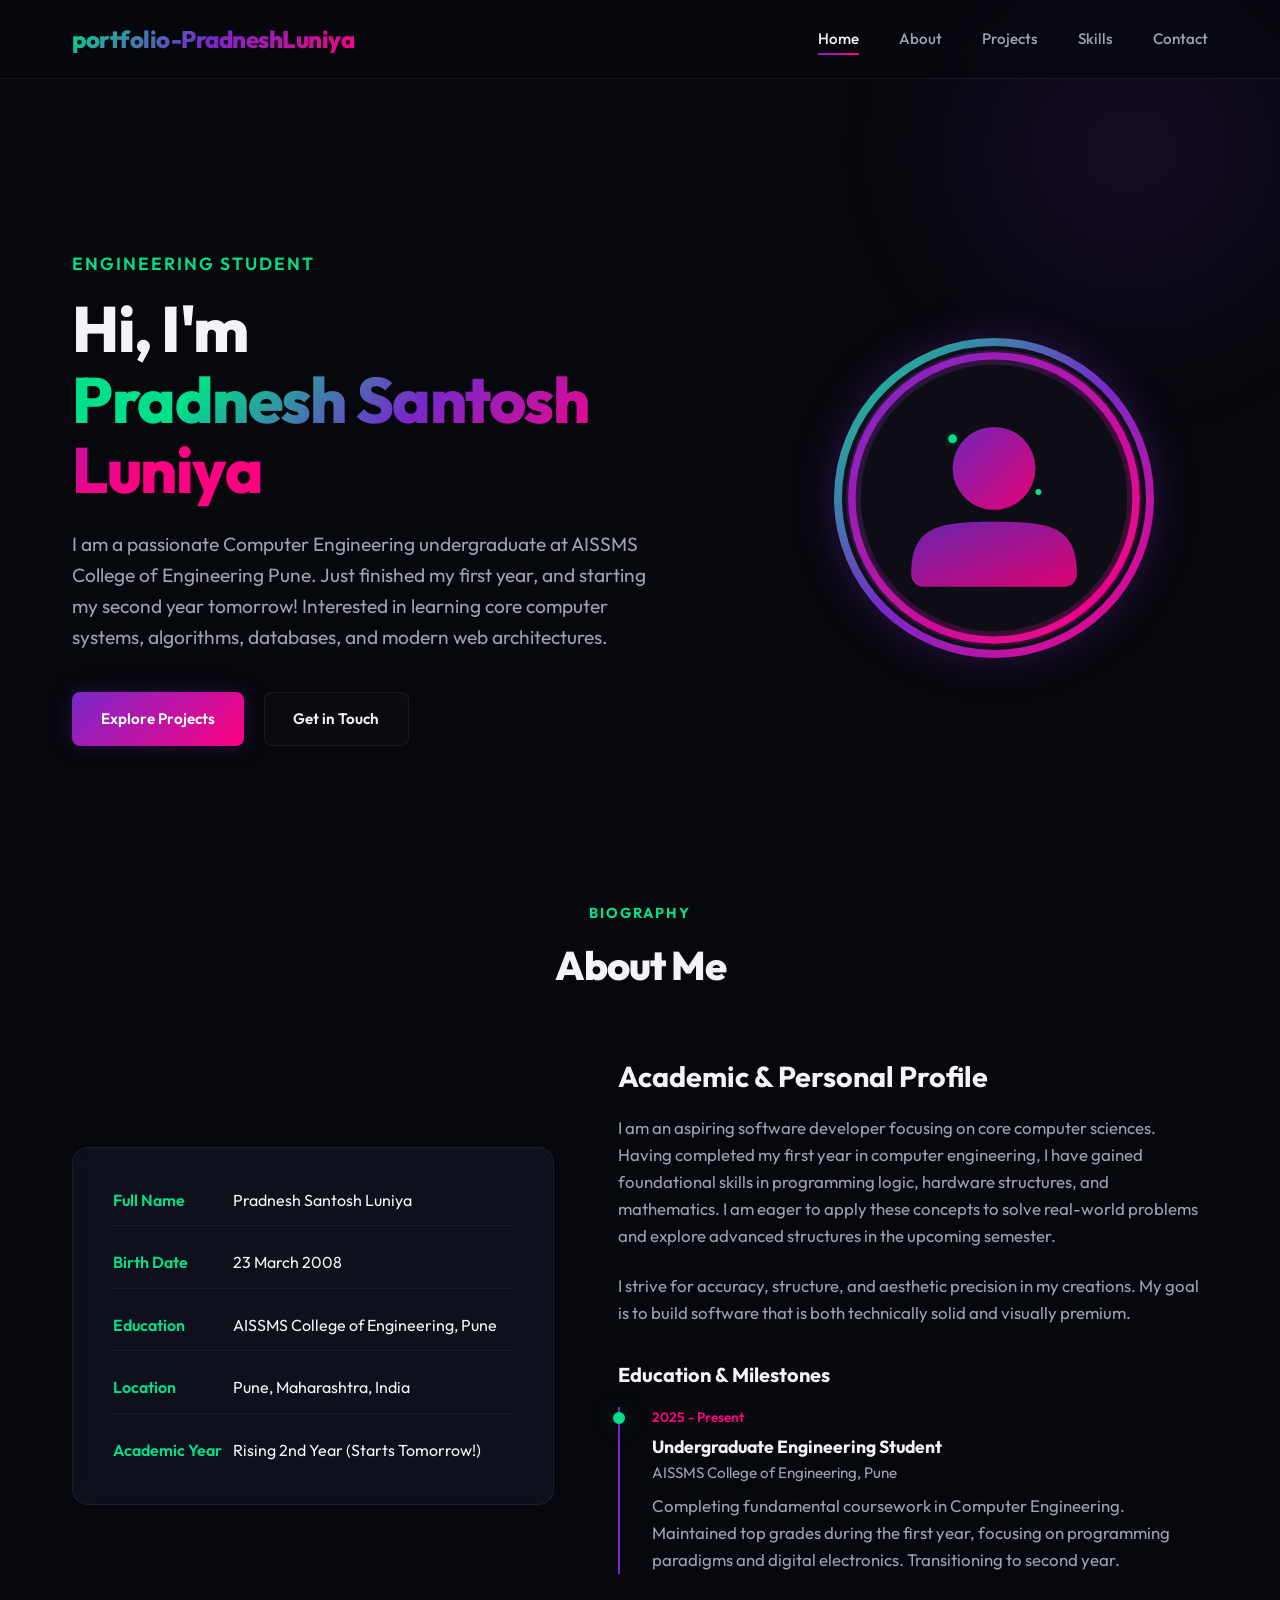
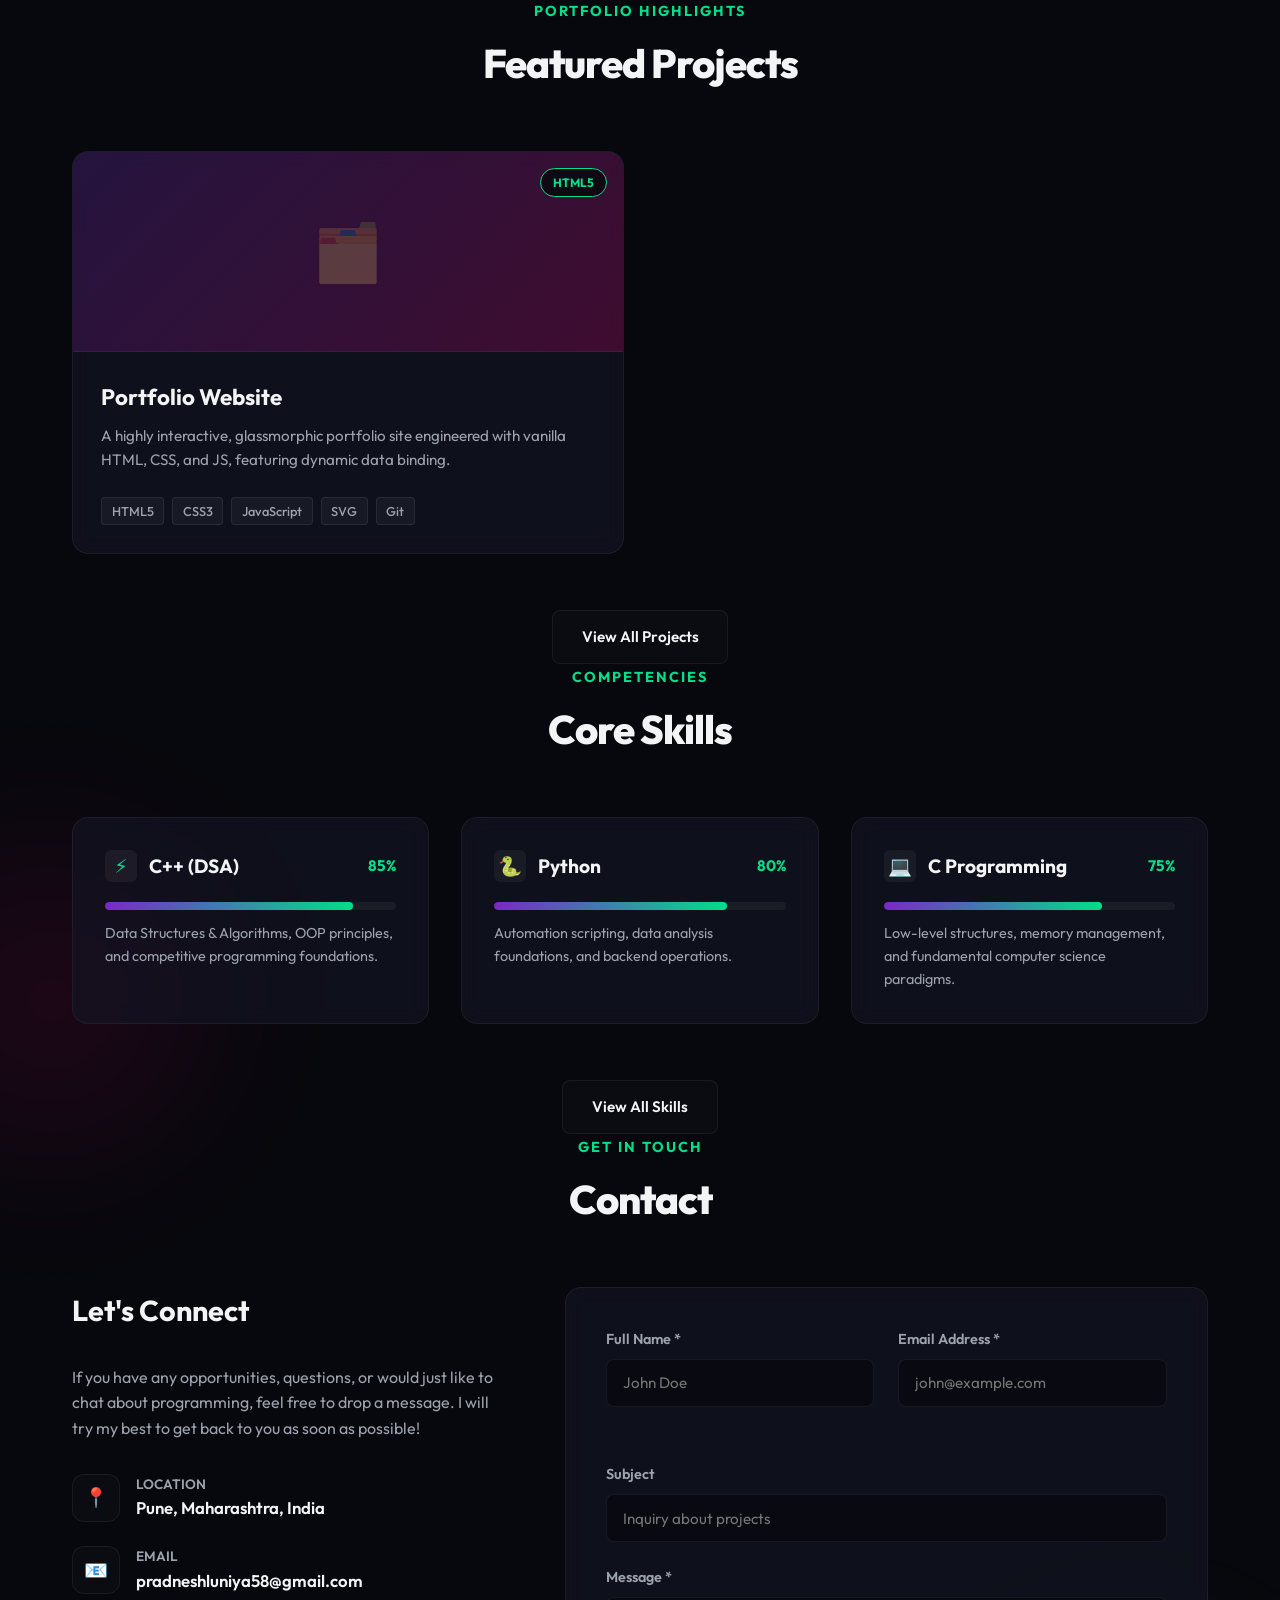
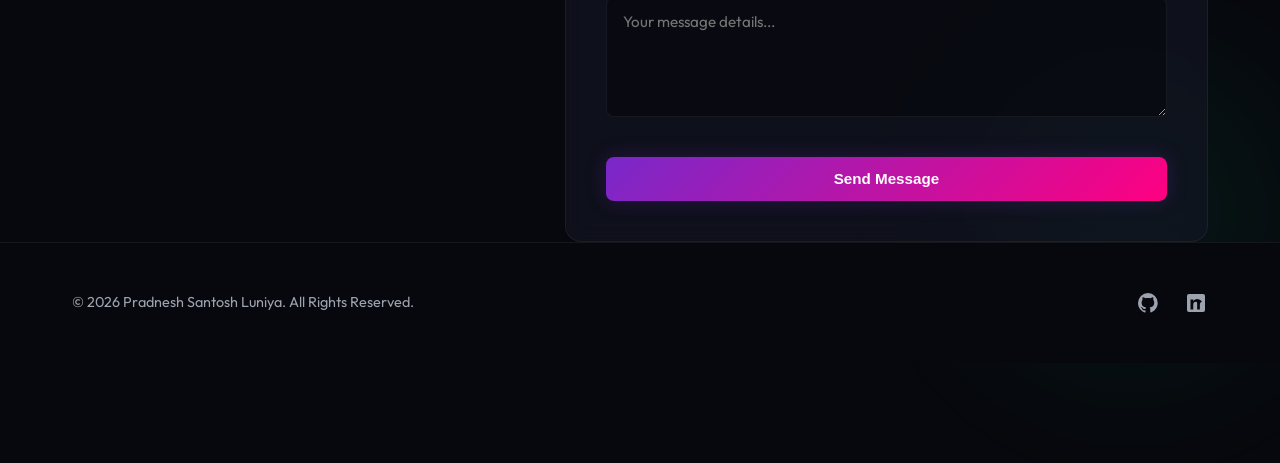
==== index.html @ f806d42b "initial commit: build modern portfolio structure" ====
<!DOCTYPE html>
<html lang="en">
<head>
  <meta charset="UTF-8">
  <meta name="viewport" content="width=device-width, initial-scale=1.0">
  <title>portfolio-PradneshLuniya</title>
  <meta name="description" content="Personal Portfolio of Pradnesh Santosh Luniya, Computer Engineering Student at AISSMS Pune. Details on projects, programming skills, and contact options.">
  <link rel="stylesheet" href="styles.css">
</head>
<body>

  <!-- Background Decorative Glowing Blobs -->
  <div class="blob blob-1"></div>
  <div class="blob blob-2"></div>
  <div class="blob blob-3"></div>

  <!-- Header / Navigation -->
  <header>
    <div class="nav-container">
      <a href="index.html#home" class="logo">portfolio-PradneshLuniya</a>
      <button class="mobile-menu-btn" aria-label="Toggle Navigation">☰</button>
      <nav class="nav-links">
        <a href="index.html#home" class="nav-link active">Home</a>
        <a href="index.html#about" class="nav-link">About</a>
        <a href="projects.html" class="nav-link">Projects</a>
        <a href="skills.html" class="nav-link">Skills</a>
        <a href="index.html#contact" class="nav-link">Contact</a>
      </nav>
    </div>
  </header>

  <!-- Hero Section -->
  <section id="home" class="hero container">
    <div class="hero-grid">
      <div class="hero-text">
        <div class="hero-subtitle">Engineering Student</div>
        <h1 class="hero-title">Hi, I'm <br><span>Pradnesh Santosh Luniya</span></h1>
        <p class="hero-description">
          I am a passionate Computer Engineering undergraduate at AISSMS College of Engineering Pune. 
          Just finished my first year, and starting my second year tomorrow! 
          Interested in learning core computer systems, algorithms, databases, and modern web architectures.
        </p>
        <div class="hero-cta">
          <a href="projects.html" class="btn btn-primary">Explore Projects</a>
          <a href="#contact" class="btn btn-secondary">Get in Touch</a>
        </div>
      </div>
      <div class="hero-image-container">
        <div class="profile-glow-ring">
          <div class="profile-photo">
            <img src="avatar.svg" alt="Pradnesh Santosh Luniya Avatar Logo">
          </div>
        </div>
      </div>
    </div>
  </section>

  <!-- About Me Section -->
  <section id="about" class="container">
    <div class="section-header">
      <span class="section-tag">Biography</span>
      <h2 class="section-title">About Me</h2>
    </div>
    <div class="about-grid">
      <div class="about-card">
        <div class="about-details">
          <div class="about-fact">
            <span class="fact-label">Full Name</span>
            <span class="fact-val">Pradnesh Santosh Luniya</span>
          </div>
          <div class="about-fact">
            <span class="fact-label">Birth Date</span>
            <span class="fact-val">23 March 2008</span>
          </div>
          <div class="about-fact">
            <span class="fact-label">Education</span>
            <span class="fact-val">AISSMS College of Engineering, Pune</span>
          </div>
          <div class="about-fact">
            <span class="fact-label">Location</span>
            <span class="fact-val">Pune, Maharashtra, India</span>
          </div>
          <div class="about-fact">
            <span class="fact-label">Academic Year</span>
            <span class="fact-val">Rising 2nd Year (Starts Tomorrow!)</span>
          </div>
        </div>
      </div>
      <div class="about-text">
        <h3>Academic & Personal Profile</h3>
        <p>
          I am an aspiring software developer focusing on core computer sciences. Having completed my first year in computer engineering, 
          I have gained foundational skills in programming logic, hardware structures, and mathematics. I am eager to apply these 
          concepts to solve real-world problems and explore advanced structures in the upcoming semester.
        </p>
        <p>
          I strive for accuracy, structure, and aesthetic precision in my creations. My goal is to build software that is both technically solid and visually premium.
        </p>
        <div class="experience-timeline">
          <h4 class="timeline-title">Education & Milestones</h4>
          <div id="experience-timeline-container">
            <!-- Timeline items rendered dynamically from main.js -->
          </div>
        </div>
      </div>
    </div>
  </section>

  <!-- Projects Section (Featured) -->
  <section id="projects" class="container">
    <div class="section-header">
      <span class="section-tag">Portfolio Highlights</span>
      <h2 class="section-title">Featured Projects</h2>
    </div>
    
    <!-- Dynamically loaded grid container -->
    <div class="projects-grid" id="projects-featured-container">
      <!-- Projects cards will be injected here by main.js -->
    </div>

    <div class="more-btn-container">
      <a href="projects.html" class="btn btn-secondary">View All Projects</a>
    </div>
  </section>

  <!-- Skills Section (Featured) -->
  <section id="skills" class="container">
    <div class="section-header">
      <span class="section-tag">Competencies</span>
      <h2 class="section-title">Core Skills</h2>
    </div>
    
    <!-- Dynamically loaded skills list (top 3) -->
    <div class="skills-grid" id="skills-featured-container">
      <!-- Skills cards will be injected here by main.js -->
    </div>

    <div class="more-btn-container">
      <a href="skills.html" class="btn btn-secondary">View All Skills</a>
    </div>
  </section>

  <!-- Contact Section -->
  <section id="contact" class="container">
    <div class="section-header">
      <span class="section-tag">Get In Touch</span>
      <h2 class="section-title">Contact</h2>
    </div>
    <div class="contact-grid">
      <div class="contact-info">
        <h3>Let's Connect</h3>
        <p>
          If you have any opportunities, questions, or would just like to chat about programming, feel free to drop a message. 
          I will try my best to get back to you as soon as possible!
        </p>
        <div class="contact-details">
          <div class="contact-item">
            <div class="contact-icon">📍</div>
            <div>
              <div class="contact-item-title">Location</div>
              <div class="contact-item-value">Pune, Maharashtra, India</div>
            </div>
          </div>
          <div class="contact-item">
            <div class="contact-icon">📧</div>
            <div>
              <div class="contact-item-title">Email</div>
              <div class="contact-item-value">pradneshluniya58@gmail.com</div>
            </div>
          </div>
        </div>
      </div>
      <div class="contact-form">
        <form id="contact-portfolio-form" novalidate>
          <div class="form-group-row">
            <div class="form-group">
              <label for="contact-name" class="form-label">Full Name *</label>
              <input type="text" id="contact-name" class="form-control" placeholder="John Doe" required>
            </div>
            <div class="form-group">
              <label for="contact-email" class="form-label">Email Address *</label>
              <input type="email" id="contact-email" class="form-control" placeholder="john@example.com" required>
            </div>
          </div>
          <div class="form-group">
            <label for="contact-subject" class="form-label">Subject</label>
            <input type="text" id="contact-subject" class="form-control" placeholder="Inquiry about projects">
          </div>
          <div class="form-group">
            <label for="contact-message" class="form-label">Message *</label>
            <textarea id="contact-message" class="form-control" placeholder="Your message details..." required></textarea>
          </div>
          <button type="submit" class="btn btn-primary" style="width: 100%; border: none;">Send Message</button>
        </form>
      </div>
    </div>
  </section>

  <!-- Footer -->
  <footer>
    <div class="container footer-container">
      <div class="footer-text">
        &copy; 2026 Pradnesh Santosh Luniya. All Rights Reserved.
      </div>
      <div class="footer-socials">
        <a href="https://github.com/pradneshluniya58-creator" class="social-link" target="_blank" rel="noopener noreferrer" aria-label="GitHub">
          <svg style="width:24px;height:24px" viewBox="0 0 24 24" fill="currentColor">
            <path d="M12,2A10,10 0 0,0 2,12C2,16.42 4.87,20.17 8.84,21.5C9.34,21.58 9.5,21.27 9.5,21C9.5,20.77 9.5,20.14 9.5,19.31C6.73,19.91 6.14,17.97 6.14,17.97C5.68,16.81 5.03,16.5 5.03,16.5C4.12,15.88 5.1,15.9 5.1,15.9C6.1,15.97 6.63,16.93 6.63,16.93C7.5,18.45 8.97,18 9.54,17.76C9.63,17.11 9.89,16.67 10.17,16.42C7.95,16.17 5.62,15.31 5.62,11.5C5.62,10.41 6,9.54 6.62,8.85C6.52,8.6 6.17,7.58 6.72,6.22C6.72,6.22 7.55,5.95 9.44,7.24C10.23,7.03 11.07,6.92 11.91,6.92C12.75,6.92 13.59,7.03 14.38,7.24C16.27,5.95 17.1,6.22 17.1,6.22C17.65,7.58 17.3,8.6 17.2,8.85C17.82,9.54 18.2,10.41 18.2,11.5C18.2,15.32 15.88,16.16 13.65,16.41C14,16.71 14.3,17.31 14.3,18.22C14.3,19.53 14.3,20.59 14.3,20.91C14.3,21.18 14.46,21.5 14.96,21.41C18.9,20.08 21.75,16.3 21.75,12A10,10 0 0,0 12,2Z"/>
          </svg>
        </a>
        <a href="https://www.linkedin.com/in/pradnesh-luniya-233239384/" class="social-link" target="_blank" rel="noopener noreferrer" aria-label="LinkedIn">
          <svg style="width:24px;height:24px" viewBox="0 0 24 24" fill="currentColor">
            <path d="M19,3A2,2 0 0,1 21,5V19A2,2 0 0,1 19,21H5A2,2 0 0,1 3,19V5A2,2 0 0,1 5,3H19M18.5,18.5V13.2A5.26,5.26 0 0,0 13.24,7.94C11.5,7.94 9.96,8.85 9.24,10.24V8.5H6.5V18.5H9.25V13.25C9.25,11.9 10.35,10.8 11.7,10.8A1.45,1.45 0 0,1 13.15,12.25V18.5H15.9V13.25C15.9,11.9 17,10.8 18.35,10.8A1.45,1.45 0 0,1 19.8,12.25V18.5H18.5M6.5,5.5A1.5,1.5 0 1,1 5,7A1.5,1.5 0 0,1 6.5,5.5Z"/>
          </svg>
        </a>
      </div>
    </div>
  </footer>

  <!-- Project Details Modal Overlay -->
  <div id="project-modal-overlay" class="modal-overlay">
    <div class="modal-container">
      <div class="modal-header">
        <div class="modal-title-group">
          <h4 class="modal-subtitle">Project Details</h4>
          <h3 class="modal-title">Project Name</h3>
        </div>
        <button class="modal-close-btn" aria-label="Close Modal">✕</button>
      </div>
      <div class="modal-body">
        <p class="modal-desc">Detailed project description goes here.</p>
        <h4 class="modal-features-title">Features & Contributions</h4>
        <ul class="modal-features-list">
          <!-- Features list items will be injected here dynamically by main.js -->
        </ul>
      </div>
      <div class="modal-footer">
        <a href="#" class="btn btn-secondary github-repo-btn" target="_blank" rel="noopener noreferrer">
          <svg style="width:16px;height:16px;margin-right:8px;vertical-align:text-bottom" viewBox="0 0 24 24" fill="currentColor">
            <path d="M12,2A10,10 0 0,0 2,12C2,16.42 4.87,20.17 8.84,21.5C9.34,21.58 9.5,21.27 9.5,21C9.5,20.77 9.5,20.14 9.5,19.31C6.73,19.91 6.14,17.97 6.14,17.97C5.68,16.81 5.03,16.5 5.03,16.5C4.12,15.88 5.1,15.9 5.1,15.9C6.1,15.97 6.63,16.93 6.63,16.93C7.5,18.45 8.97,18 9.54,17.76C9.63,17.11 9.89,16.67 10.17,16.42C7.95,16.17 5.62,15.31 5.62,11.5C5.62,10.41 6,9.54 6.62,8.85C6.52,8.6 6.17,7.58 6.72,6.22C6.72,6.22 7.55,5.95 9.44,7.24C10.23,7.03 11.07,6.92 11.91,6.92C12.75,6.92 13.59,7.03 14.38,7.24C16.27,5.95 17.1,6.22 17.1,6.22C17.65,7.58 17.3,8.6 17.2,8.85C17.82,9.54 18.2,10.41 18.2,11.5C18.2,15.32 15.88,16.16 13.65,16.41C14,16.71 14.3,17.31 14.3,18.22C14.3,19.53 14.3,20.59 14.3,20.91C14.3,21.18 14.46,21.5 14.96,21.41C18.9,20.08 21.75,16.3 21.75,12A10,10 0 0,0 12,2Z"/>
          </svg>GitHub Repository
        </a>
        <a href="#" class="btn btn-primary live-demo-btn" target="_blank" rel="noopener noreferrer">Live Demo</a>
      </div>
    </div>
  </div>

  <script src="main.js"></script>
</body>
</html>
---- styles.css ----
@import url('https://fonts.googleapis.com/css2?family=Outfit:wght@300;400;500;600;700;800&display=swap');

:root {
  --bg-primary: #07080d;
  --bg-secondary: #0f111a;
  --bg-card: rgba(20, 22, 37, 0.6);
  --accent-primary: #7928ca;
  --accent-secondary: #ff0080;
  --accent-neon: #00df89;
  --text-main: #f3f4f6;
  --text-muted: #9ca3af;
  --glass-bg: rgba(255, 255, 255, 0.02);
  --glass-border: rgba(255, 255, 255, 0.06);
  --glass-border-hover: rgba(255, 255, 255, 0.15);
  --font-sans: 'Outfit', 'Inter', system-ui, -apple-system, sans-serif;
  --transition-smooth: all 0.3s cubic-bezier(0.4, 0, 0.2, 1);
  --shadow-neon: 0 0 20px rgba(121, 40, 202, 0.25);
  --shadow-neon-green: 0 0 20px rgba(0, 223, 137, 0.25);
}

/* Base Styles */
* {
  box-sizing: border-box;
  margin: 0;
  padding: 0;
}

html {
  scroll-behavior: smooth;
  font-family: var(--font-sans);
  background-color: var(--bg-primary);
  color: var(--text-main);
  overflow-x: hidden;
}

body {
  min-height: 100vh;
  position: relative;
  line-height: 1.6;
}

/* Background Gradients/Glows */
.blob {
  position: absolute;
  width: 500px;
  height: 500px;
  border-radius: 50%;
  background: radial-gradient(circle, rgba(121, 40, 202, 0.15) 0%, rgba(0,0,0,0) 70%);
  filter: blur(40px);
  z-index: -1;
  pointer-events: none;
}

.blob-1 {
  top: -100px;
  right: -100px;
}

.blob-2 {
  bottom: 20%;
  left: -200px;
  background: radial-gradient(circle, rgba(255, 0, 128, 0.1) 0%, rgba(0,0,0,0) 70%);
}

.blob-3 {
  bottom: -100px;
  right: -100px;
  background: radial-gradient(circle, rgba(0, 223, 137, 0.08) 0%, rgba(0,0,0,0) 70%);
}

a {
  color: inherit;
  text-decoration: none;
  transition: var(--transition-smooth);
}

ul {
  list-style: none;
}

img, svg {
  max-width: 100%;
  display: block;
}

/* Header & Nav */
header {
  position: fixed;
  top: 0;
  left: 0;
  width: 100%;
  z-index: 100;
  background: rgba(7, 8, 13, 0.7);
  backdrop-filter: blur(12px);
  -webkit-backdrop-filter: blur(12px);
  border-bottom: 1px solid var(--glass-border);
}

.nav-container {
  max-width: 1200px;
  margin: 0 auto;
  padding: 1.25rem 2rem;
  display: flex;
  justify-content: space-between;
  align-items: center;
}

.logo {
  font-size: 1.5rem;
  font-weight: 800;
  background: linear-gradient(135deg, var(--accent-neon), var(--accent-primary), var(--accent-secondary));
  -webkit-background-clip: text;
  -webkit-text-fill-color: transparent;
  letter-spacing: -0.5px;
}

.nav-links {
  display: flex;
  gap: 2.5rem;
  align-items: center;
}

.nav-link {
  font-weight: 500;
  font-size: 0.95rem;
  color: var(--text-muted);
  position: relative;
  padding: 0.25rem 0;
}

.nav-link:hover, .nav-link.active {
  color: var(--text-main);
}

.nav-link::after {
  content: '';
  position: absolute;
  bottom: 0;
  left: 0;
  width: 0;
  height: 2px;
  background: linear-gradient(90deg, var(--accent-primary), var(--accent-secondary));
  transition: var(--transition-smooth);
}

.nav-link:hover::after, .nav-link.active::after {
  width: 100%;
}

.mobile-menu-btn {
  display: none;
  background: none;
  border: none;
  color: var(--text-main);
  font-size: 1.5rem;
  cursor: pointer;
}

/* Container */
.container {
  max-width: 1200px;
  margin: 0 auto;
  padding: 0 2rem;
}

section {
  padding: 8rem 0 4rem 0;
}

/* Hero Section */
.hero {
  min-height: 100vh;
  display: flex;
  align-items: center;
  position: relative;
  padding-top: 6rem;
}

.hero-grid {
  display: grid;
  grid-template-columns: 1.2fr 0.8fr;
  gap: 4rem;
  align-items: center;
  width: 100%;
}

.hero-subtitle {
  font-size: 1.1rem;
  font-weight: 600;
  color: var(--accent-neon);
  text-transform: uppercase;
  letter-spacing: 2px;
  margin-bottom: 1rem;
}

.hero-title {
  font-size: 4rem;
  font-weight: 800;
  line-height: 1.1;
  margin-bottom: 1.5rem;
  letter-spacing: -1.5px;
}

.hero-title span {
  background: linear-gradient(135deg, var(--accent-neon) 20%, var(--accent-primary) 50%, var(--accent-secondary) 80%);
  -webkit-background-clip: text;
  -webkit-text-fill-color: transparent;
}

.hero-description {
  font-size: 1.2rem;
  color: var(--text-muted);
  margin-bottom: 2.5rem;
  max-width: 580px;
}

.hero-cta {
  display: flex;
  gap: 1.25rem;
}

/* Buttons */
.btn {
  display: inline-flex;
  align-items: center;
  justify-content: center;
  padding: 0.85rem 1.8rem;
  font-size: 0.95rem;
  font-weight: 600;
  border-radius: 8px;
  cursor: pointer;
  transition: var(--transition-smooth);
}

.btn-primary {
  background: linear-gradient(135deg, var(--accent-primary), var(--accent-secondary));
  color: #fff;
  border: none;
  box-shadow: var(--shadow-neon);
}

.btn-primary:hover {
  transform: translateY(-2px);
  box-shadow: 0 0 30px rgba(121, 40, 202, 0.45);
}

.btn-secondary {
  background: var(--glass-bg);
  color: var(--text-main);
  border: 1px solid var(--glass-border);
}

.btn-secondary:hover {
  background: rgba(255, 255, 255, 0.05);
  border-color: var(--glass-border-hover);
  transform: translateY(-2px);
}

.hero-image-container {
  display: flex;
  justify-content: center;
  align-items: center;
  position: relative;
}

.profile-glow-ring {
  position: relative;
  width: 320px;
  height: 320px;
  border-radius: 50%;
  padding: 8px;
  background: linear-gradient(135deg, var(--accent-neon), var(--accent-primary), var(--accent-secondary));
  box-shadow: 0 0 40px rgba(121, 40, 202, 0.3);
  animation: float 6s ease-in-out infinite;
}

.profile-photo {
  width: 100%;
  height: 100%;
  border-radius: 50%;
  background-color: var(--bg-secondary);
  overflow: hidden;
  border: 4px solid var(--bg-secondary);
}

@keyframes float {
  0% { transform: translateY(0px); }
  50% { transform: translateY(-12px); }
  100% { transform: translateY(0px); }
}

/* About Section */
.section-header {
  margin-bottom: 3.5rem;
  text-align: center;
}

.section-tag {
  font-size: 0.9rem;
  font-weight: 700;
  color: var(--accent-neon);
  text-transform: uppercase;
  letter-spacing: 2px;
  display: inline-block;
  margin-bottom: 0.5rem;
}

.section-title {
  font-size: 2.5rem;
  font-weight: 800;
  letter-spacing: -1px;
}

.about-grid {
  display: grid;
  grid-template-columns: 0.9fr 1.1fr;
  gap: 4rem;
  align-items: center;
}

.about-card {
  background: var(--bg-card);
  border: 1px solid var(--glass-border);
  border-radius: 16px;
  padding: 2.5rem;
  backdrop-filter: blur(10px);
  -webkit-backdrop-filter: blur(10px);
}

.about-details {
  display: flex;
  flex-direction: column;
  gap: 1.5rem;
}

.about-fact {
  display: grid;
  grid-template-columns: 120px 1fr;
  border-bottom: 1px solid rgba(255, 255, 255, 0.05);
  padding-bottom: 0.75rem;
}

.about-fact:last-child {
  border-bottom: none;
  padding-bottom: 0;
}

.fact-label {
  font-weight: 600;
  color: var(--accent-neon);
}

.fact-val {
  color: var(--text-main);
}

.about-text h3 {
  font-size: 1.8rem;
  font-weight: 700;
  margin-bottom: 1rem;
}

.about-text p {
  color: var(--text-muted);
  font-size: 1.05rem;
  margin-bottom: 1.5rem;
}

.experience-timeline {
  margin-top: 2rem;
}

.timeline-title {
  font-size: 1.25rem;
  font-weight: 700;
  margin-bottom: 1rem;
  color: var(--text-main);
}

.timeline-item {
  position: relative;
  padding-left: 2rem;
  border-left: 2px solid var(--accent-primary);
  padding-bottom: 1.5rem;
}

.timeline-item:last-child {
  padding-bottom: 0;
}

.timeline-marker {
  position: absolute;
  left: -7px;
  top: 5px;
  width: 12px;
  height: 12px;
  border-radius: 50%;
  background: var(--accent-neon);
  box-shadow: var(--shadow-neon-green);
}

.timeline-period {
  font-size: 0.85rem;
  font-weight: 600;
  color: var(--accent-secondary);
  margin-bottom: 0.25rem;
}

.timeline-role {
  font-weight: 700;
  font-size: 1.1rem;
}

.timeline-org {
  font-size: 0.95rem;
  color: var(--text-muted);
  margin-bottom: 0.5rem;
}

.timeline-desc {
  font-size: 0.95rem;
  color: var(--text-muted);
}

/* Projects Section */
.projects-grid {
  display: grid;
  grid-template-columns: repeat(auto-fill, minmax(360px, 1fr));
  gap: 2rem;
  margin-bottom: 3.5rem;
}

.project-card {
  background: var(--bg-card);
  border: 1px solid var(--glass-border);
  border-radius: 16px;
  overflow: hidden;
  display: flex;
  flex-direction: column;
  height: 100%;
  backdrop-filter: blur(10px);
  -webkit-backdrop-filter: blur(10px);
  transition: var(--transition-smooth);
  cursor: pointer;
}

.project-card:hover {
  transform: translateY(-5px);
  border-color: var(--glass-border-hover);
  box-shadow: 0 10px 30px rgba(0, 0, 0, 0.3), var(--shadow-neon);
}

.project-img-wrapper {
  height: 200px;
  position: relative;
  background: linear-gradient(135deg, rgba(121, 40, 202, 0.2), rgba(255, 0, 128, 0.2));
  display: flex;
  align-items: center;
  justify-content: center;
  overflow: hidden;
  border-bottom: 1px solid var(--glass-border);
}

.project-placeholder-icon {
  font-size: 3.5rem;
  color: rgba(255, 255, 255, 0.2);
  transition: var(--transition-smooth);
}

.project-card:hover .project-placeholder-icon {
  transform: scale(1.1);
  color: var(--accent-neon);
}

.project-badge {
  position: absolute;
  top: 1rem;
  right: 1rem;
  padding: 0.25rem 0.75rem;
  font-size: 0.75rem;
  font-weight: 700;
  background: rgba(7, 8, 13, 0.8);
  border: 1px solid var(--accent-neon);
  color: var(--accent-neon);
  border-radius: 100px;
  text-transform: uppercase;
}

.project-content {
  padding: 1.75rem;
  display: flex;
  flex-direction: column;
  flex-grow: 1;
}

.project-title {
  font-size: 1.4rem;
  font-weight: 700;
  margin-bottom: 0.5rem;
}

.project-desc {
  color: var(--text-muted);
  font-size: 0.95rem;
  margin-bottom: 1.5rem;
  flex-grow: 1;
}

.project-tech-list {
  display: flex;
  flex-wrap: wrap;
  gap: 0.5rem;
}

.project-tech-badge {
  padding: 0.2rem 0.6rem;
  font-size: 0.8rem;
  font-weight: 500;
  background: rgba(255, 255, 255, 0.04);
  border: 1px solid rgba(255, 255, 255, 0.08);
  color: var(--text-muted);
  border-radius: 4px;
}

.more-btn-container {
  display: flex;
  justify-content: center;
}

/* Skills Section */
.skills-grid {
  display: grid;
  grid-template-columns: repeat(auto-fill, minmax(320px, 1fr));
  gap: 2rem;
  margin-bottom: 3.5rem;
}

.skills-wrapper-all {
  display: grid;
  grid-template-columns: repeat(auto-fill, minmax(280px, 1fr));
  gap: 2rem;
  margin-bottom: 3.5rem;
}

.skill-card {
  background: var(--bg-card);
  border: 1px solid var(--glass-border);
  border-radius: 16px;
  padding: 2rem;
  backdrop-filter: blur(10px);
  -webkit-backdrop-filter: blur(10px);
  transition: var(--transition-smooth);
}

.skill-card:hover {
  transform: translateY(-3px);
  border-color: var(--accent-neon);
  box-shadow: var(--shadow-neon-green);
}

.skill-header {
  display: flex;
  justify-content: space-between;
  align-items: center;
  margin-bottom: 1.25rem;
}

.skill-name-container {
  display: flex;
  align-items: center;
  gap: 0.75rem;
}

.skill-icon {
  width: 32px;
  height: 32px;
  display: flex;
  align-items: center;
  justify-content: center;
  border-radius: 6px;
  background: rgba(255, 255, 255, 0.05);
  font-size: 1.2rem;
  color: var(--accent-neon);
}

.skill-name {
  font-size: 1.2rem;
  font-weight: 700;
}

.skill-pct {
  font-size: 0.95rem;
  font-weight: 700;
  color: var(--accent-neon);
}

.skill-bar-bg {
  width: 100%;
  height: 8px;
  background: rgba(255, 255, 255, 0.05);
  border-radius: 100px;
  overflow: hidden;
  margin-bottom: 0.75rem;
}

.skill-bar-fill {
  height: 100%;
  border-radius: 100px;
  background: linear-gradient(90deg, var(--accent-primary), var(--accent-neon));
  width: 0;
  transition: width 1.5s cubic-bezier(0.1, 0.8, 0.25, 1);
}

.skill-details-text {
  font-size: 0.9rem;
  color: var(--text-muted);
}

/* Contact Section */
.contact-grid {
  display: grid;
  grid-template-columns: 0.8fr 1.2fr;
  gap: 4rem;
}

.contact-info {
  display: flex;
  flex-direction: column;
  gap: 2rem;
}

.contact-info h3 {
  font-size: 1.8rem;
  font-weight: 700;
}

.contact-info p {
  color: var(--text-muted);
}

.contact-details {
  display: flex;
  flex-direction: column;
  gap: 1.5rem;
}

.contact-item {
  display: flex;
  align-items: center;
  gap: 1rem;
}

.contact-icon {
  width: 48px;
  height: 48px;
  border-radius: 12px;
  background: var(--glass-bg);
  border: 1px solid var(--glass-border);
  display: flex;
  align-items: center;
  justify-content: center;
  color: var(--accent-neon);
  font-size: 1.2rem;
}

.contact-item-title {
  font-size: 0.85rem;
  font-weight: 600;
  color: var(--text-muted);
  text-transform: uppercase;
}

.contact-item-value {
  font-weight: 600;
  font-size: 1.05rem;
}

.contact-form {
  background: var(--bg-card);
  border: 1px solid var(--glass-border);
  border-radius: 16px;
  padding: 2.5rem;
  backdrop-filter: blur(10px);
  -webkit-backdrop-filter: blur(10px);
}

.form-group-row {
  display: grid;
  grid-template-columns: 1fr 1fr;
  gap: 1.5rem;
  margin-bottom: 1.5rem;
}

.form-group {
  margin-bottom: 1.5rem;
}

.form-group:last-of-type {
  margin-bottom: 2rem;
}

.form-label {
  display: block;
  font-size: 0.9rem;
  font-weight: 600;
  color: var(--text-muted);
  margin-bottom: 0.5rem;
}

.form-control {
  width: 100%;
  padding: 0.85rem 1rem;
  font-family: var(--font-sans);
  background: rgba(7, 8, 13, 0.6);
  border: 1px solid var(--glass-border);
  color: var(--text-main);
  border-radius: 8px;
  outline: none;
  font-size: 0.95rem;
  transition: var(--transition-smooth);
}

.form-control:focus {
  border-color: var(--accent-neon);
  box-shadow: 0 0 10px rgba(0, 223, 137, 0.15);
}

textarea.form-control {
  resize: vertical;
  min-height: 120px;
}

/* Toast Notification */
.toast {
  position: fixed;
  bottom: 2rem;
  right: 2rem;
  padding: 1rem 1.5rem;
  background: #0f111a;
  border-left: 4px solid var(--accent-neon);
  border-radius: 8px;
  box-shadow: 0 10px 30px rgba(0, 0, 0, 0.5), 0 0 15px rgba(0, 223, 137, 0.1);
  display: flex;
  align-items: center;
  gap: 0.75rem;
  transform: translateY(150%);
  transition: transform 0.4s cubic-bezier(0.175, 0.885, 0.32, 1.275);
  z-index: 200;
}

.toast.show {
  transform: translateY(0);
}

.toast-icon {
  color: var(--accent-neon);
  font-size: 1.25rem;
}

/* Detail Modal Overlay */
.modal-overlay {
  position: fixed;
  top: 0;
  left: 0;
  width: 100%;
  height: 100%;
  background: rgba(7, 8, 13, 0.85);
  backdrop-filter: blur(8px);
  -webkit-backdrop-filter: blur(8px);
  z-index: 1000;
  display: flex;
  align-items: center;
  justify-content: center;
  opacity: 0;
  pointer-events: none;
  transition: var(--transition-smooth);
  padding: 1.5rem;
}

.modal-overlay.show {
  opacity: 1;
  pointer-events: auto;
}

.modal-container {
  background: #0f111a;
  border: 1px solid var(--glass-border);
  border-radius: 16px;
  width: 100%;
  max-width: 650px;
  overflow: hidden;
  box-shadow: 0 20px 50px rgba(0, 0, 0, 0.5), var(--shadow-neon);
  transform: scale(0.9);
  transition: var(--transition-smooth);
}

.modal-overlay.show .modal-container {
  transform: scale(1);
}

.modal-header {
  padding: 1.5rem 2rem;
  border-bottom: 1px solid var(--glass-border);
  display: flex;
  justify-content: space-between;
  align-items: flex-start;
}

.modal-title-group h4 {
  font-size: 0.85rem;
  font-weight: 700;
  color: var(--accent-neon);
  text-transform: uppercase;
  letter-spacing: 1.5px;
  margin-bottom: 0.25rem;
}

.modal-title {
  font-size: 1.8rem;
  font-weight: 800;
  letter-spacing: -0.5px;
}

.modal-close-btn {
  background: var(--glass-bg);
  border: 1px solid var(--glass-border);
  color: var(--text-muted);
  width: 32px;
  height: 32px;
  border-radius: 50%;
  display: flex;
  align-items: center;
  justify-content: center;
  cursor: pointer;
  font-size: 0.85rem;
  font-weight: 700;
  transition: var(--transition-smooth);
}

.modal-close-btn:hover {
  background: rgba(255, 255, 255, 0.05);
  color: var(--text-main);
  border-color: var(--glass-border-hover);
}

.modal-body {
  padding: 2rem;
  max-height: 60vh;
  overflow-y: auto;
}

.modal-desc {
  color: var(--text-muted);
  font-size: 1.05rem;
  margin-bottom: 1.5rem;
}

.modal-features-title {
  font-size: 1.15rem;
  font-weight: 700;
  margin-bottom: 0.75rem;
  color: var(--text-main);
}

.modal-features-list {
  display: flex;
  flex-direction: column;
  gap: 0.75rem;
  margin-bottom: 2rem;
}

.modal-feature-item {
  position: relative;
  padding-left: 1.5rem;
  font-size: 0.95rem;
  color: var(--text-muted);
}

.modal-feature-item::before {
  content: '•';
  position: absolute;
  left: 0.25rem;
  color: var(--accent-neon);
  font-size: 1.2rem;
  top: -2px;
}

.modal-footer {
  padding: 1.5rem 2rem;
  background: rgba(7, 8, 13, 0.4);
  border-top: 1px solid var(--glass-border);
  display: flex;
  justify-content: flex-end;
  gap: 1rem;
}

/* Footer */
footer {
  padding: 3rem 0;
  border-top: 1px solid var(--glass-border);
  background: #07080d;
}

.footer-container {
  display: flex;
  justify-content: space-between;
  align-items: center;
}

.footer-text {
  font-size: 0.9rem;
  color: var(--text-muted);
}

.footer-socials {
  display: flex;
  gap: 1.5rem;
}

.social-link {
  color: var(--text-muted);
  font-size: 1.3rem;
}

.social-link:hover {
  color: var(--accent-neon);
  transform: translateY(-2px);
}

/* Responsive Utilities */
@media (max-width: 992px) {
  .hero-grid {
    grid-template-columns: 1fr;
    gap: 3rem;
    text-align: center;
  }
  
  .hero-description {
    margin-left: auto;
    margin-right: auto;
  }
  
  .hero-cta {
    justify-content: center;
  }
  
  .about-grid {
    grid-template-columns: 1fr;
    gap: 3rem;
  }
  
  .contact-grid {
    grid-template-columns: 1fr;
    gap: 3rem;
  }
}

@media (max-width: 768px) {
  .hero-title {
    font-size: 3rem;
  }
  
  .nav-links {
    display: none;
    position: absolute;
    top: 100%;
    left: 0;
    width: 100%;
    background: var(--bg-secondary);
    border-bottom: 1px solid var(--glass-border);
    flex-direction: column;
    padding: 2rem;
    gap: 1.5rem;
  }
  
  .nav-links.show {
    display: flex;
  }
  
  .mobile-menu-btn {
    display: block;
  }
  
  .form-group-row {
    grid-template-columns: 1fr;
    gap: 0;
  }
  
  .footer-container {
    flex-direction: column;
    gap: 1.5rem;
    text-align: center;
  }
}
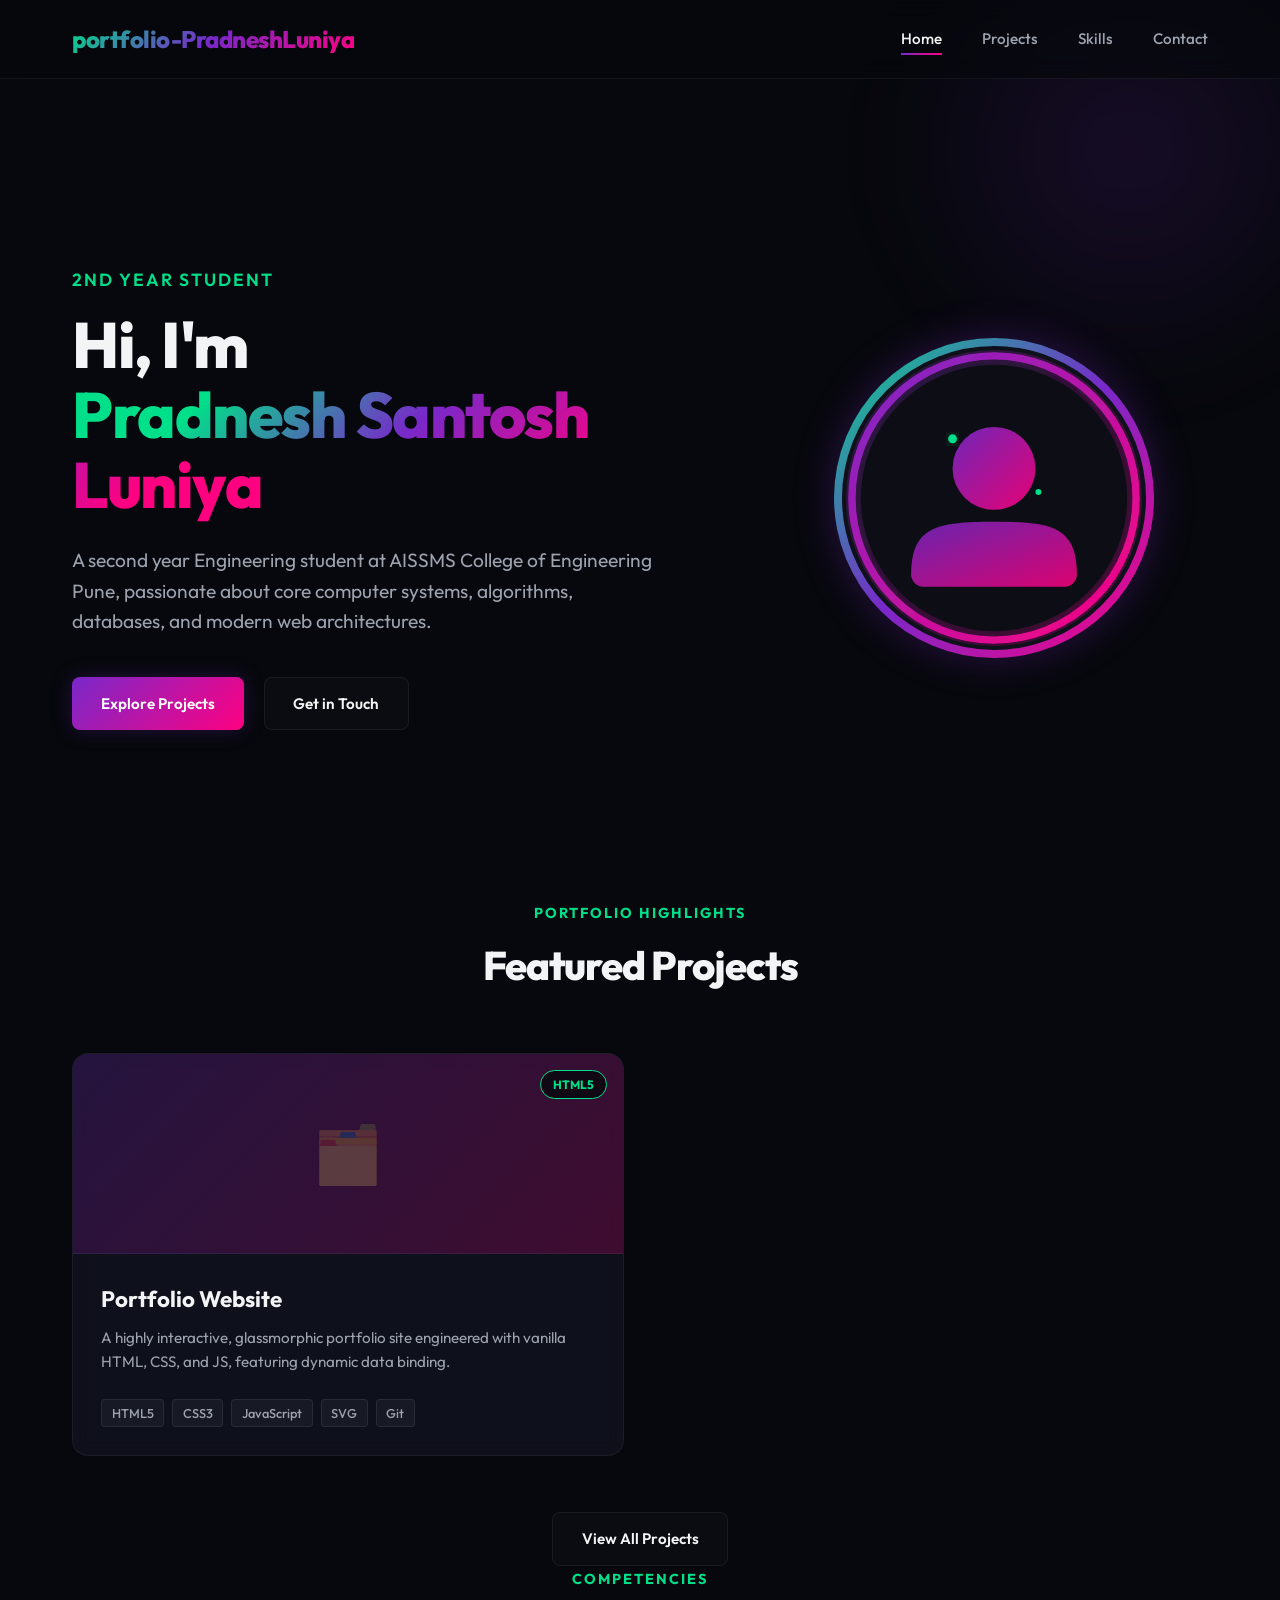
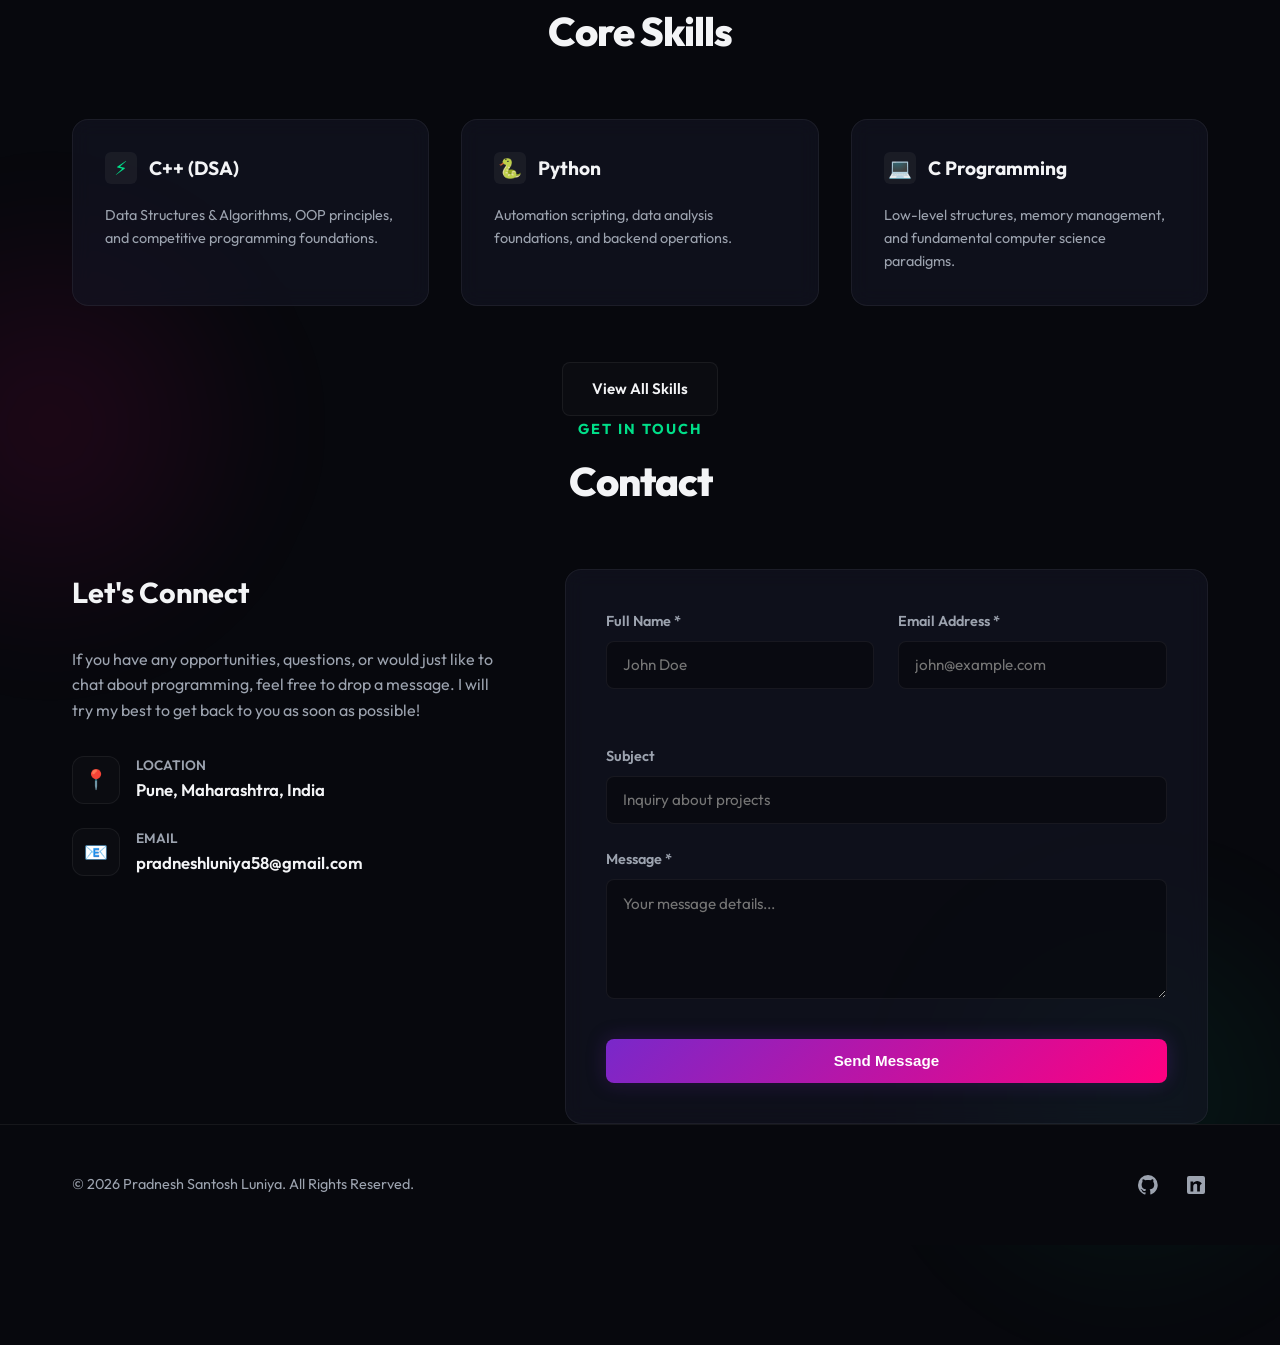
==== commit 569baded: "removing visual bugs" ====
--- a/index.html
+++ b/index.html
@@ -21,7 +21,6 @@
       <button class="mobile-menu-btn" aria-label="Toggle Navigation">☰</button>
       <nav class="nav-links">
         <a href="index.html#home" class="nav-link active">Home</a>
-        <a href="index.html#about" class="nav-link">About</a>
         <a href="projects.html" class="nav-link">Projects</a>
         <a href="skills.html" class="nav-link">Skills</a>
         <a href="index.html#contact" class="nav-link">Contact</a>
@@ -33,12 +32,10 @@
   <section id="home" class="hero container">
     <div class="hero-grid">
       <div class="hero-text">
-        <div class="hero-subtitle">Engineering Student</div>
+        <div class="hero-subtitle">2nd Year Student</div>
         <h1 class="hero-title">Hi, I'm <br><span>Pradnesh Santosh Luniya</span></h1>
         <p class="hero-description">
-          I am a passionate Computer Engineering undergraduate at AISSMS College of Engineering Pune. 
-          Just finished my first year, and starting my second year tomorrow! 
-          Interested in learning core computer systems, algorithms, databases, and modern web architectures.
+          A second year Engineering student at AISSMS College of Engineering Pune, passionate about core computer systems, algorithms, databases, and modern web architectures.
         </p>
         <div class="hero-cta">
           <a href="projects.html" class="btn btn-primary">Explore Projects</a>
@@ -55,56 +52,7 @@
     </div>
   </section>
 
-  <!-- About Me Section -->
-  <section id="about" class="container">
-    <div class="section-header">
-      <span class="section-tag">Biography</span>
-      <h2 class="section-title">About Me</h2>
-    </div>
-    <div class="about-grid">
-      <div class="about-card">
-        <div class="about-details">
-          <div class="about-fact">
-            <span class="fact-label">Full Name</span>
-            <span class="fact-val">Pradnesh Santosh Luniya</span>
-          </div>
-          <div class="about-fact">
-            <span class="fact-label">Birth Date</span>
-            <span class="fact-val">23 March 2008</span>
-          </div>
-          <div class="about-fact">
-            <span class="fact-label">Education</span>
-            <span class="fact-val">AISSMS College of Engineering, Pune</span>
-          </div>
-          <div class="about-fact">
-            <span class="fact-label">Location</span>
-            <span class="fact-val">Pune, Maharashtra, India</span>
-          </div>
-          <div class="about-fact">
-            <span class="fact-label">Academic Year</span>
-            <span class="fact-val">Rising 2nd Year (Starts Tomorrow!)</span>
-          </div>
-        </div>
-      </div>
-      <div class="about-text">
-        <h3>Academic & Personal Profile</h3>
-        <p>
-          I am an aspiring software developer focusing on core computer sciences. Having completed my first year in computer engineering, 
-          I have gained foundational skills in programming logic, hardware structures, and mathematics. I am eager to apply these 
-          concepts to solve real-world problems and explore advanced structures in the upcoming semester.
-        </p>
-        <p>
-          I strive for accuracy, structure, and aesthetic precision in my creations. My goal is to build software that is both technically solid and visually premium.
-        </p>
-        <div class="experience-timeline">
-          <h4 class="timeline-title">Education & Milestones</h4>
-          <div id="experience-timeline-container">
-            <!-- Timeline items rendered dynamically from main.js -->
-          </div>
-        </div>
-      </div>
-    </div>
-  </section>
+
 
   <!-- Projects Section (Featured) -->
   <section id="projects" class="container">
--- a/styles.css
+++ b/styles.css
@@ -956,8 +956,49 @@
 }
 
 @media (max-width: 768px) {
+  section {
+    padding: 4rem 0 2rem 0;
+  }
+  
+  .container {
+    padding: 0 1rem;
+  }
+  
+  .hero {
+    min-height: 85vh;
+    padding-top: 5rem;
+  }
+  
   .hero-title {
-    font-size: 3rem;
+    font-size: 2.2rem;
+    line-height: 1.2;
+  }
+  
+  .hero-subtitle {
+    font-size: 0.95rem;
+  }
+  
+  .hero-description {
+    font-size: 1rem;
+    margin-bottom: 1.5rem;
+    max-width: 100%;
+  }
+  
+  .hero-cta {
+    flex-direction: column;
+    gap: 1rem;
+  }
+  
+  .btn {
+    padding: 0.75rem 1.5rem;
+    font-size: 0.9rem;
+    width: 100%;
+  }
+  
+  .profile-glow-ring {
+    width: 240px;
+    height: 240px;
+    margin: 0 auto;
   }
   
   .nav-links {
@@ -969,12 +1010,17 @@
     background: var(--bg-secondary);
     border-bottom: 1px solid var(--glass-border);
     flex-direction: column;
-    padding: 2rem;
-    gap: 1.5rem;
+    padding: 1.5rem;
+    gap: 1rem;
+    z-index: 50;
   }
   
   .nav-links.show {
     display: flex;
+  }
+  
+  .nav-link {
+    font-size: 0.9rem;
   }
   
   .mobile-menu-btn {
@@ -984,11 +1030,44 @@
   .form-group-row {
     grid-template-columns: 1fr;
     gap: 0;
+  }
+  
+  .form-control {
+    padding: 0.7rem;
+    font-size: 1rem;
   }
   
   .footer-container {
     flex-direction: column;
     gap: 1.5rem;
     text-align: center;
-  }
-}
+    padding: 1rem;
+  }
+  
+  .section-header {
+    margin-bottom: 2rem;
+  }
+  
+  .section-title {
+    font-size: 2rem;
+  }
+  
+  .projects-grid {
+    grid-template-columns: 1fr;
+    gap: 1.5rem;
+  }
+  
+  .skills-grid {
+    grid-template-columns: 1fr;
+    gap: 1rem;
+  }
+  
+  .skills-wrapper-all {
+    grid-template-columns: 1fr;
+  }
+  
+  .contact-grid {
+    grid-template-columns: 1fr;
+    gap: 2rem;
+  }
+}
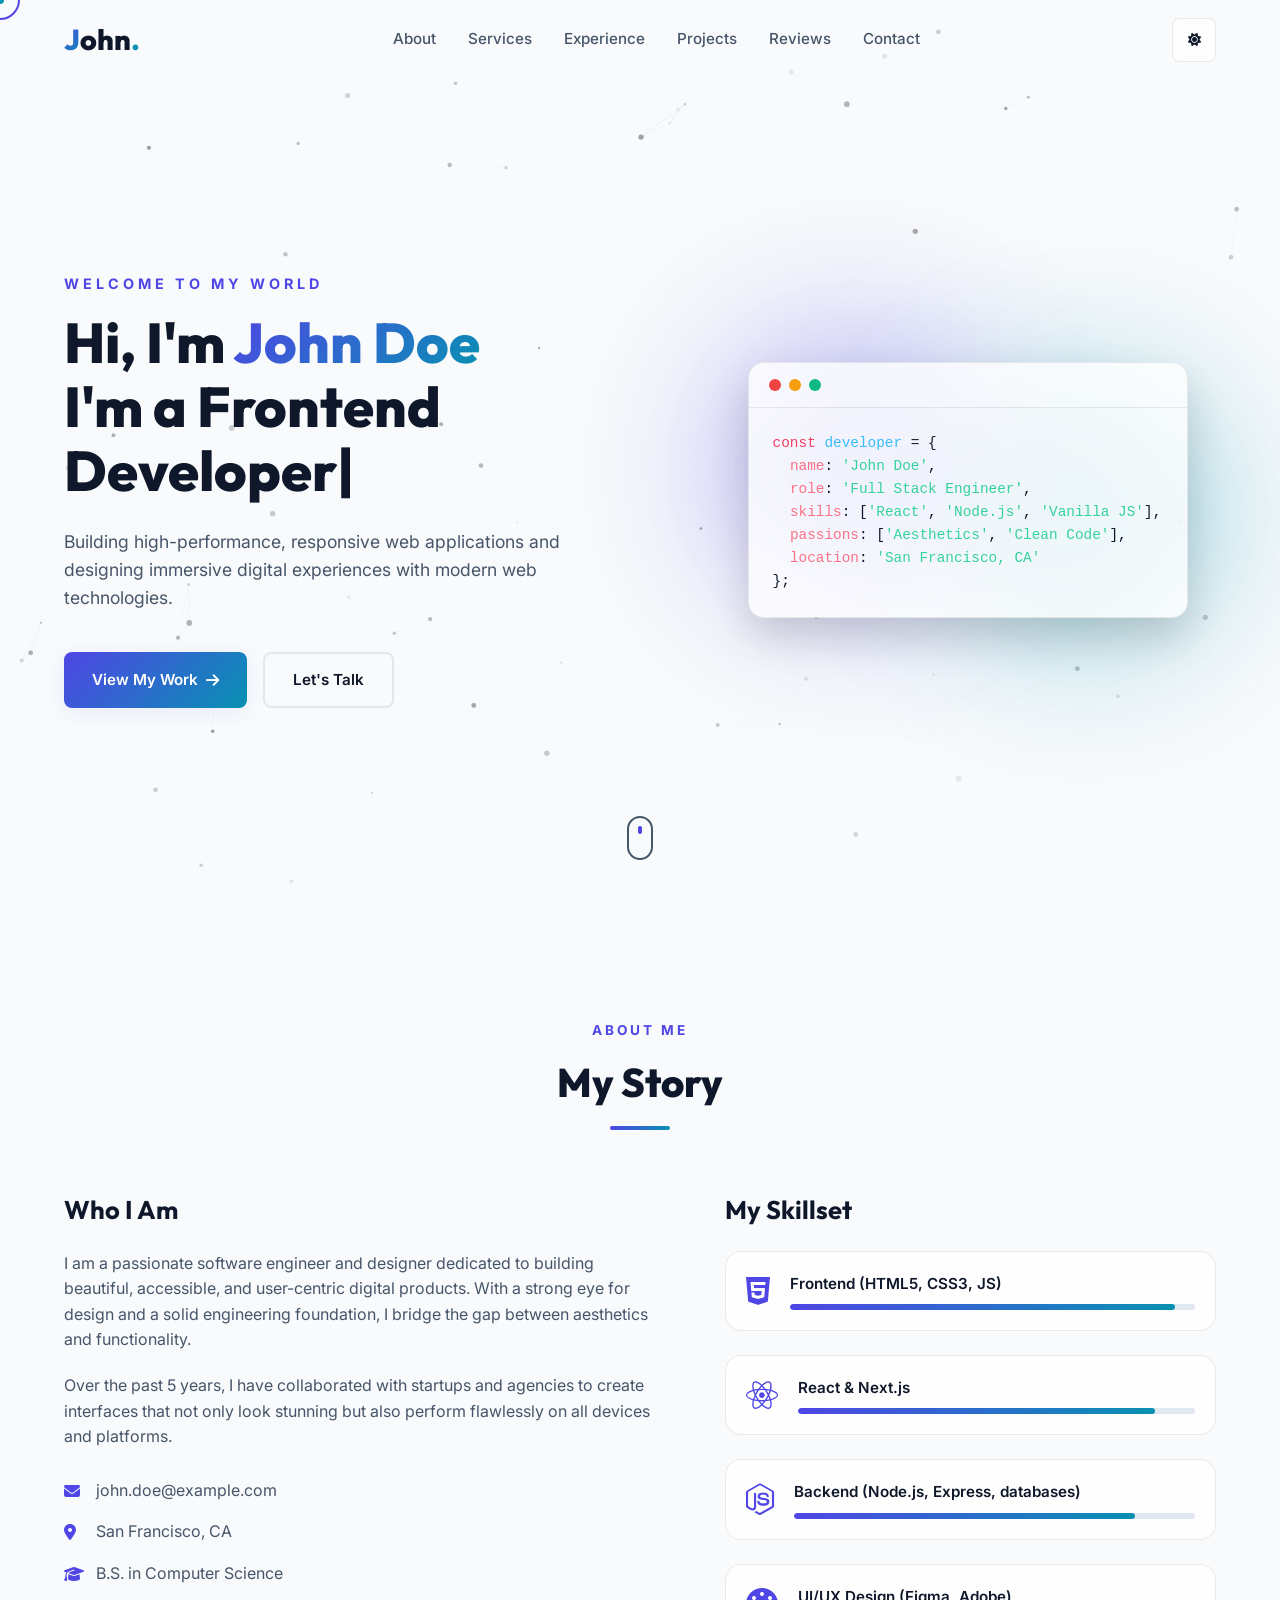
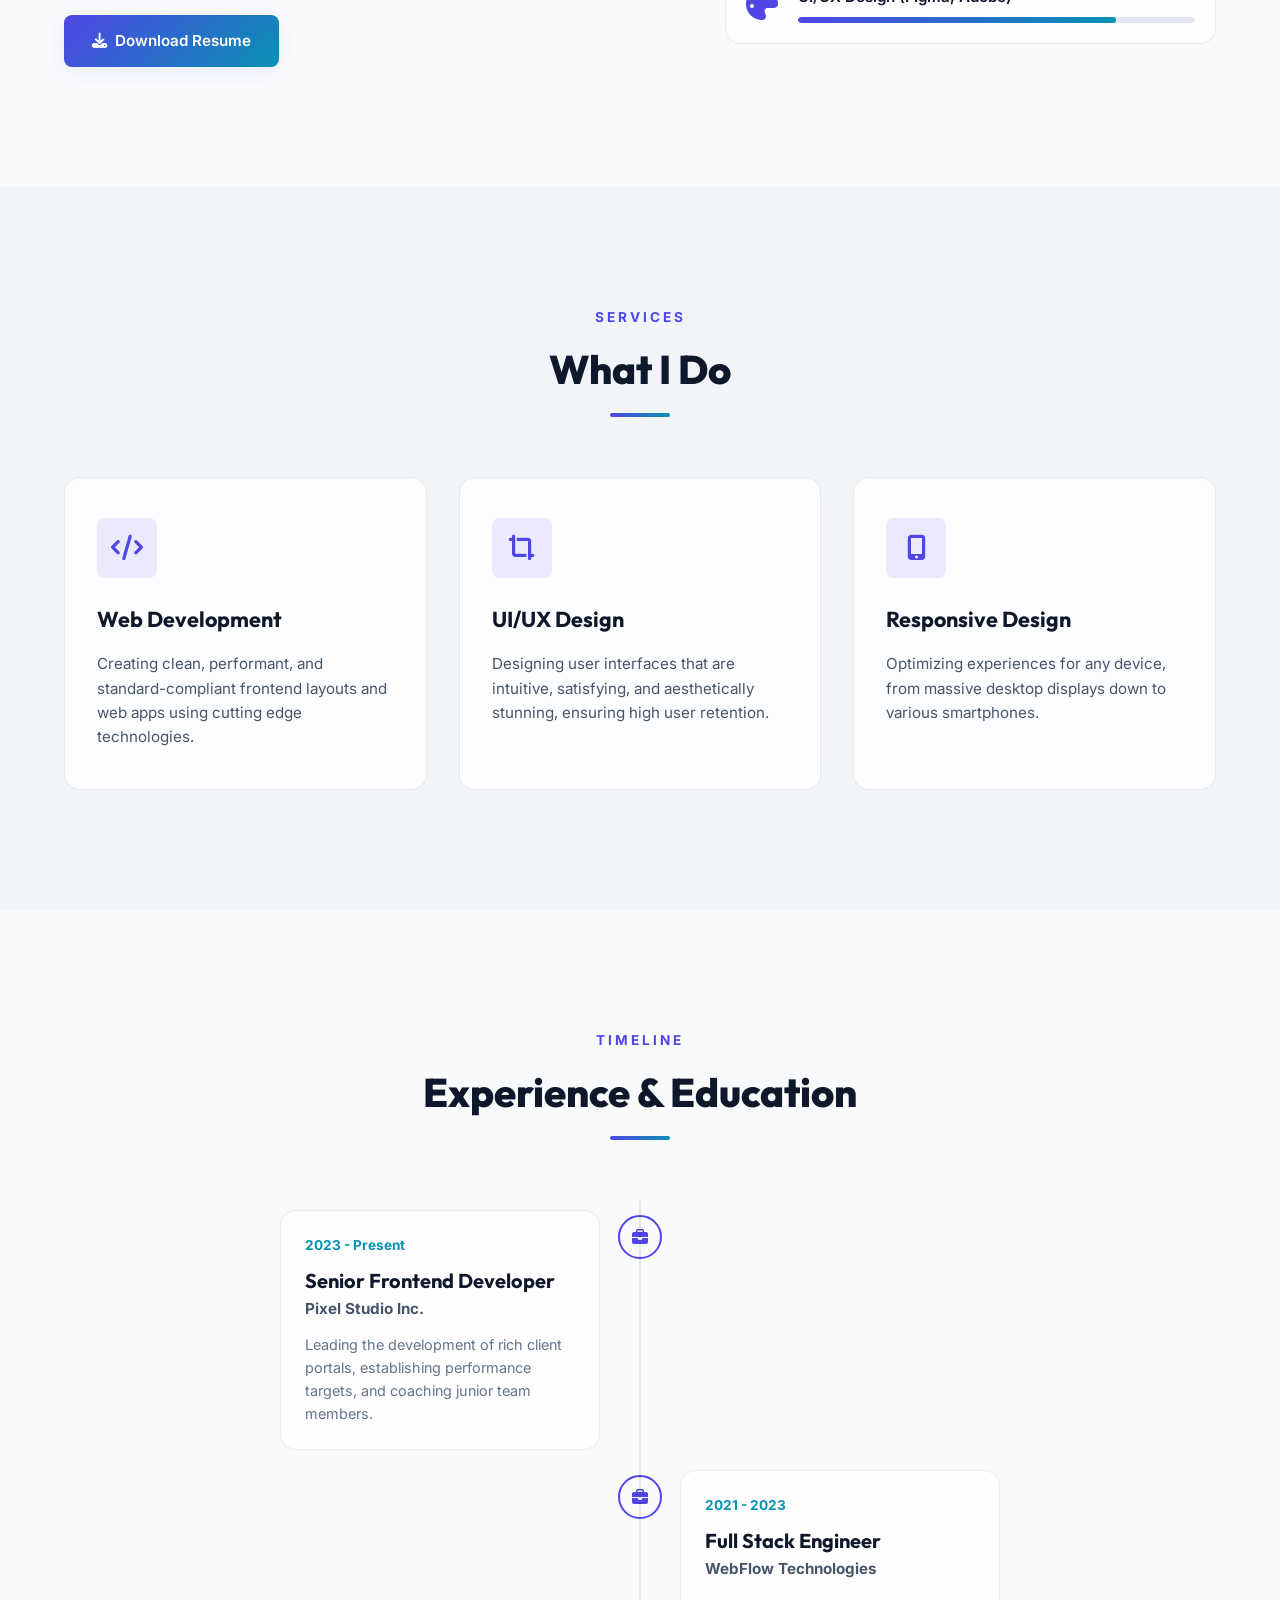
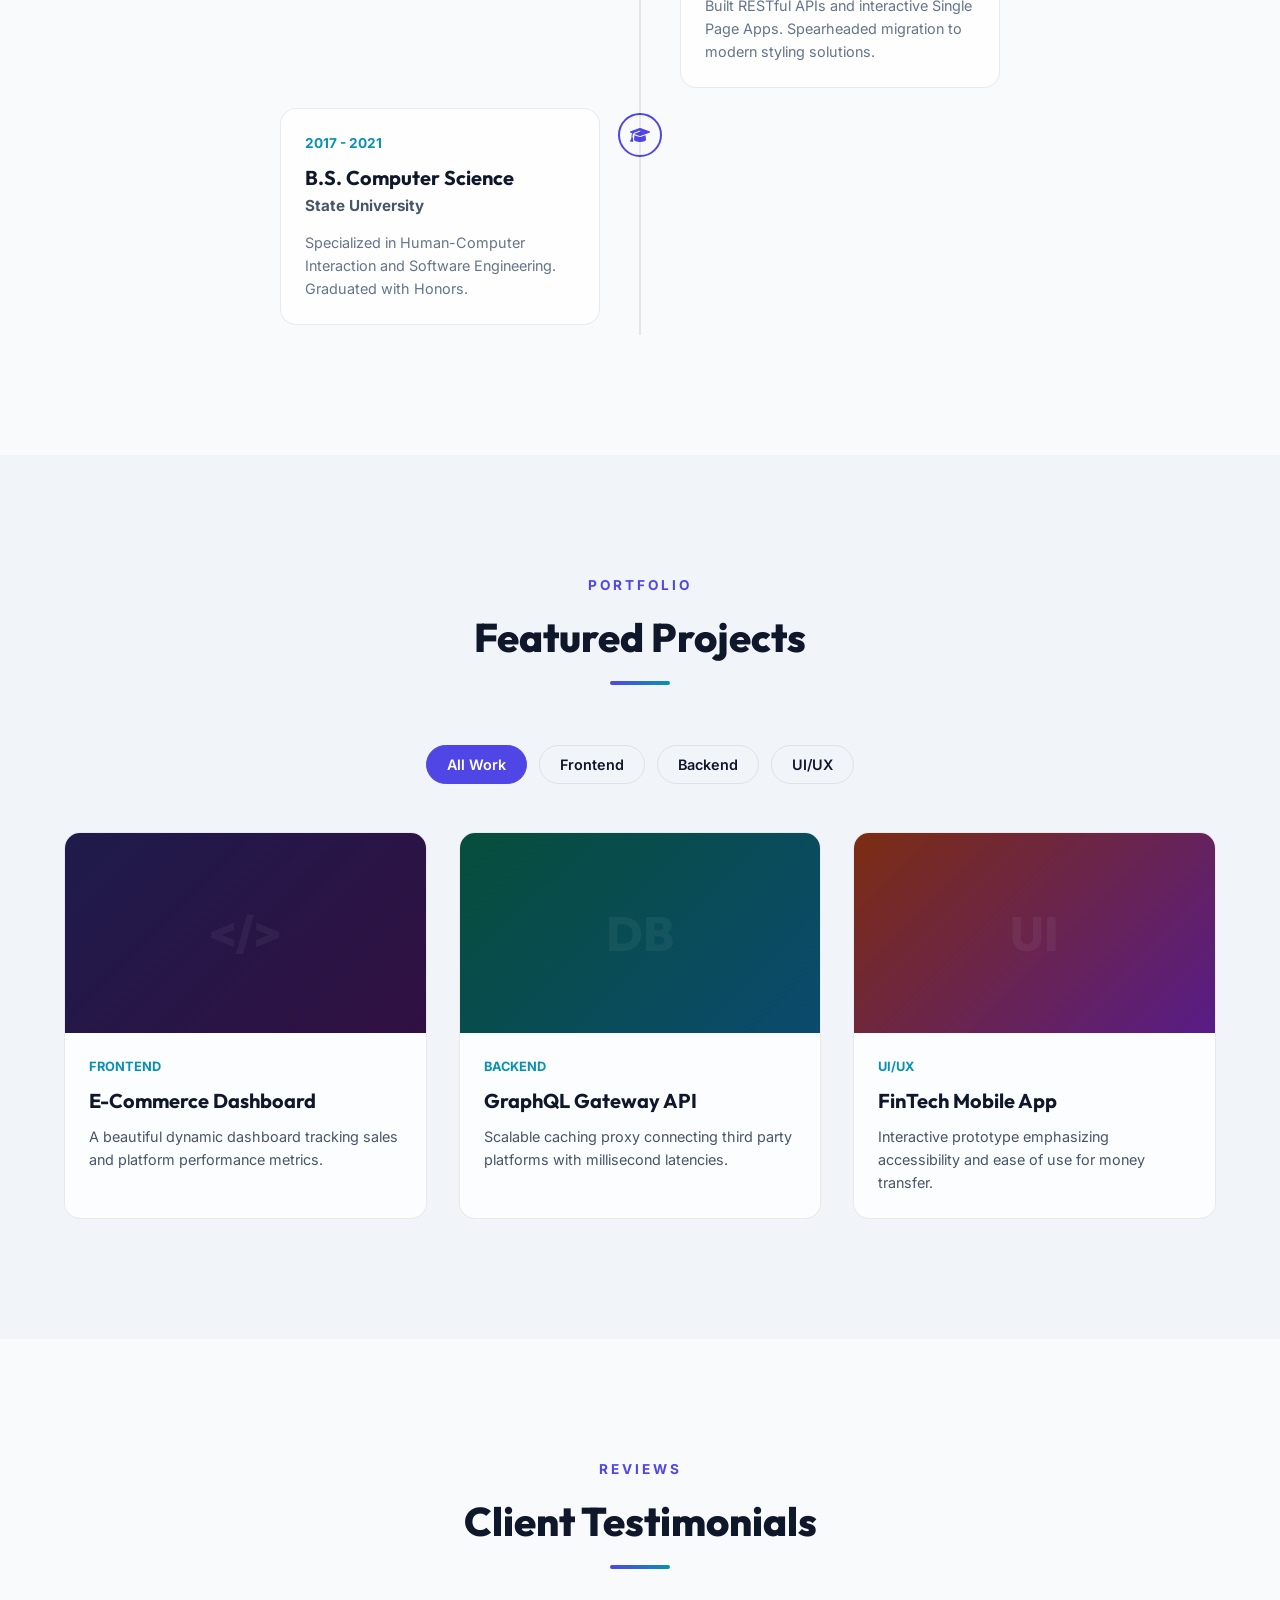
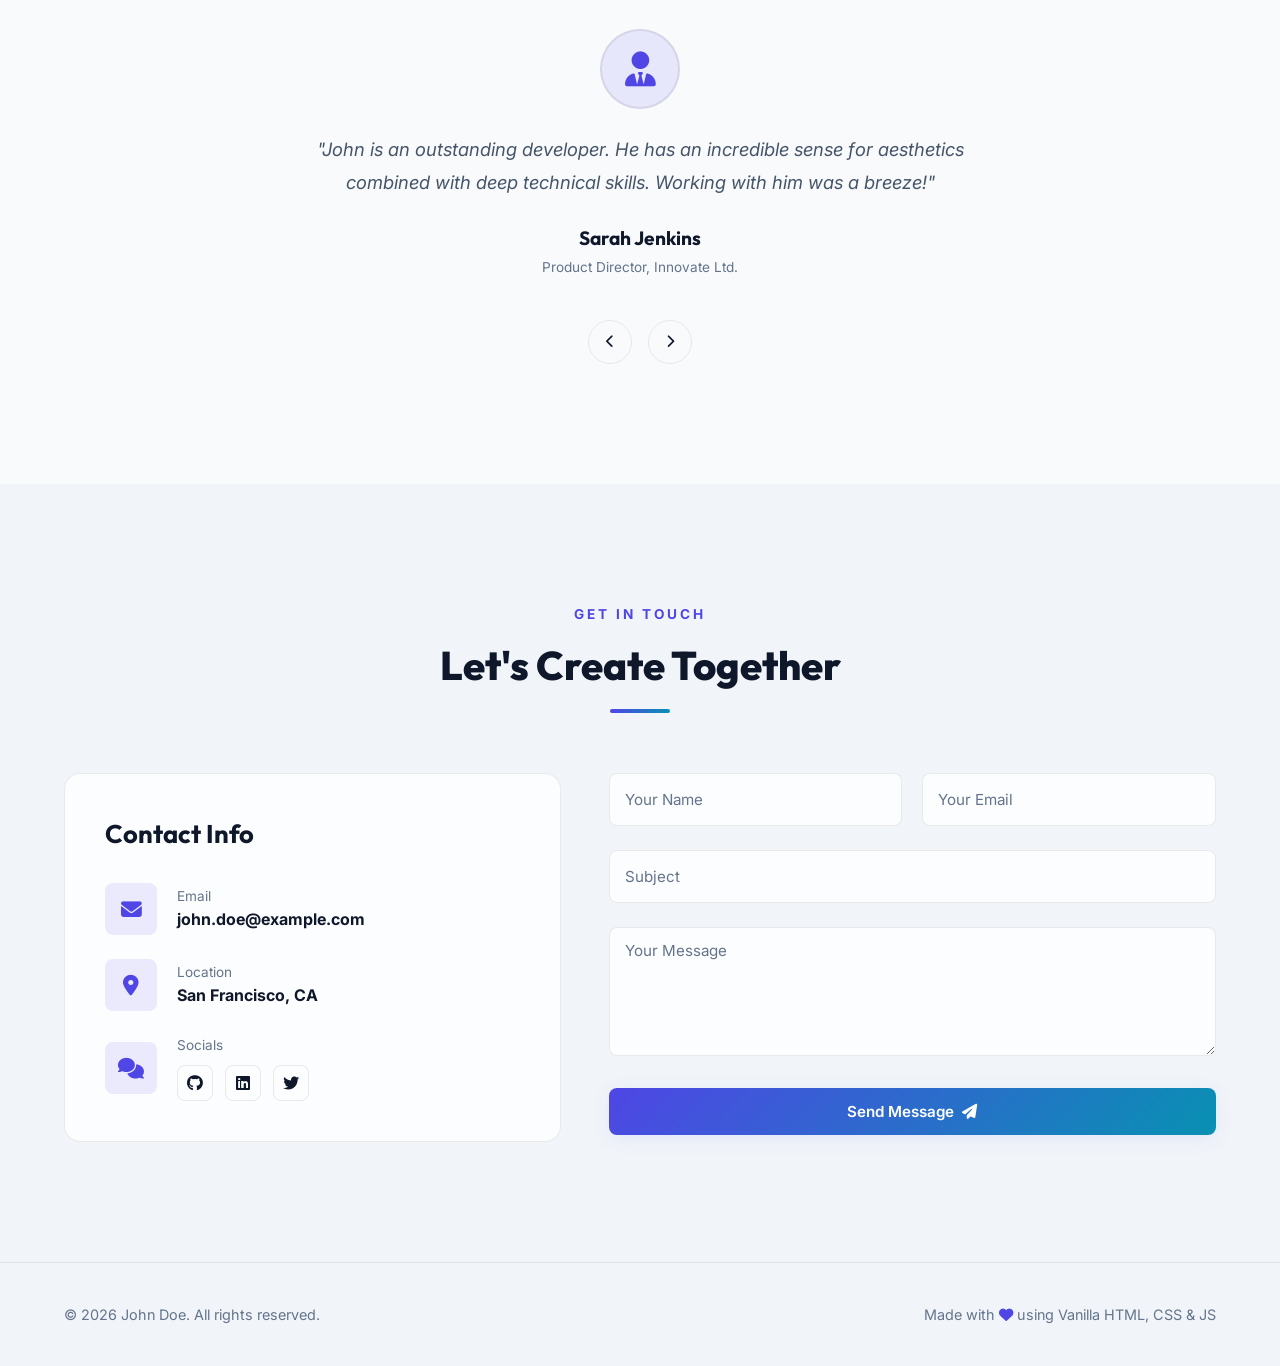
==== commit 6777b464: "initial sleek modern portfolio" ====
--- a/index.html
+++ b/index.html
@@ -1,198 +1,450 @@
 <!DOCTYPE html>
 <html lang="en">
 <head>
-  <meta charset="UTF-8">
-  <meta name="viewport" content="width=device-width, initial-scale=1.0">
-  <title>portfolio-PradneshLuniya</title>
-  <meta name="description" content="Personal Portfolio of Pradnesh Santosh Luniya, Computer Engineering Student at AISSMS Pune. Details on projects, programming skills, and contact options.">
-  <link rel="stylesheet" href="styles.css">
+    <meta charset="UTF-8">
+    <meta name="viewport" content="width=device-width, initial-scale=1.0">
+    <title>Creative Portfolio | John Doe</title>
+    <!-- Google Fonts -->
+    <link rel="preconnect" href="https://fonts.googleapis.com">
+    <link rel="preconnect" href="https://fonts.gstatic.com" crossorigin>
+    <link href="https://fonts.googleapis.com/css2?family=Inter:wght@300;400;500;600;700&family=Outfit:wght@300;400;500;600;700;800&display=swap" rel="stylesheet">
+    <!-- Font Awesome for Icons -->
+    <link rel="stylesheet" href="https://cdnjs.cloudflare.com/ajax/libs/font-awesome/6.4.0/css/all.min.css">
+    <!-- Custom CSS -->
+    <link rel="stylesheet" href="style.css">
 </head>
-<body>
-
-  <!-- Background Decorative Glowing Blobs -->
-  <div class="blob blob-1"></div>
-  <div class="blob blob-2"></div>
-  <div class="blob blob-3"></div>
-
-  <!-- Header / Navigation -->
-  <header>
-    <div class="nav-container">
-      <a href="index.html#home" class="logo">portfolio-PradneshLuniya</a>
-      <button class="mobile-menu-btn" aria-label="Toggle Navigation">☰</button>
-      <nav class="nav-links">
-        <a href="index.html#home" class="nav-link active">Home</a>
-        <a href="projects.html" class="nav-link">Projects</a>
-        <a href="skills.html" class="nav-link">Skills</a>
-        <a href="index.html#contact" class="nav-link">Contact</a>
-      </nav>
+<body class="dark-theme">
+    <!-- Scroll Progress Bar -->
+    <div id="scroll-progress"></div>
+
+    <!-- Custom Cursor -->
+    <div class="custom-cursor"></div>
+    <div class="custom-cursor-dot"></div>
+
+    <!-- Background Particle Canvas -->
+    <canvas id="particle-canvas"></canvas>
+
+    <!-- Header Navigation -->
+    <header id="header">
+        <div class="nav-container">
+            <a href="#hero" class="logo">
+                <span>J</span>ohn<span>.</span>
+            </a>
+            <nav class="nav-links">
+                <a href="#about" class="nav-link">About</a>
+                <a href="#services" class="nav-link">Services</a>
+                <a href="#experience" class="nav-link">Experience</a>
+                <a href="#projects" class="nav-link">Projects</a>
+                <a href="#testimonials" class="nav-link">Reviews</a>
+                <a href="#contact" class="nav-link">Contact</a>
+            </nav>
+            <div class="header-actions">
+                <button id="theme-toggle" aria-label="Toggle Theme" class="icon-btn">
+                    <i class="fa-solid fa-moon"></i>
+                </button>
+                <button id="mobile-menu-btn" aria-label="Open Menu" class="icon-btn mobile-only">
+                    <i class="fa-solid fa-bars-staggered"></i>
+                </button>
+            </div>
+        </div>
+    </header>
+
+    <!-- Mobile Nav Overlay -->
+    <div class="mobile-nav-overlay" id="mobile-nav">
+        <button id="mobile-nav-close" class="icon-btn">
+            <i class="fa-solid fa-xmark"></i>
+        </button>
+        <nav class="mobile-links">
+            <a href="#about" class="mobile-link">About</a>
+            <a href="#services" class="mobile-link">Services</a>
+            <a href="#experience" class="mobile-link">Experience</a>
+            <a href="#projects" class="mobile-link">Projects</a>
+            <a href="#testimonials" class="mobile-link">Reviews</a>
+            <a href="#contact" class="mobile-link">Contact</a>
+        </nav>
     </div>
-  </header>
-
-  <!-- Hero Section -->
-  <section id="home" class="hero container">
-    <div class="hero-grid">
-      <div class="hero-text">
-        <div class="hero-subtitle">2nd Year Student</div>
-        <h1 class="hero-title">Hi, I'm <br><span>Pradnesh Santosh Luniya</span></h1>
-        <p class="hero-description">
-          A second year Engineering student at AISSMS College of Engineering Pune, passionate about core computer systems, algorithms, databases, and modern web architectures.
-        </p>
-        <div class="hero-cta">
-          <a href="projects.html" class="btn btn-primary">Explore Projects</a>
-          <a href="#contact" class="btn btn-secondary">Get in Touch</a>
+
+    <!-- Main Content -->
+    <main>
+        <!-- Hero Section -->
+        <section id="hero" class="hero-section">
+            <div class="hero-container">
+                <div class="hero-content scroll-reveal">
+                    <span class="hero-subtitle">WELCOME TO MY WORLD</span>
+                    <h1 class="hero-title">
+                        Hi, I'm <span class="highlight-text">John Doe</span><br>
+                        I'm a <span id="typing-element"></span><span class="typed-cursor">|</span>
+                    </h1>
+                    <p class="hero-description">
+                        Building high-performance, responsive web applications and designing immersive digital experiences with modern web technologies.
+                    </p>
+                    <div class="hero-actions-group">
+                        <a href="#projects" class="btn btn-primary">View My Work <i class="fa-solid fa-arrow-right"></i></a>
+                        <a href="#contact" class="btn btn-outline">Let's Talk</a>
+                    </div>
+                </div>
+                <div class="hero-graphic scroll-reveal">
+                    <div class="glowing-shape-wrapper">
+                        <div class="glowing-shape shape-1"></div>
+                        <div class="glowing-shape shape-2"></div>
+                        <div class="graphic-card">
+                            <div class="card-header">
+                                <span class="dot red"></span>
+                                <span class="dot yellow"></span>
+                                <span class="dot green"></span>
+                            </div>
+                            <div class="card-body">
+                                <pre><code><span class="keyword">const</span> <span class="variable">developer</span> = {
+  <span class="property">name</span>: <span class="string">'John Doe'</span>,
+  <span class="property">role</span>: <span class="string">'Full Stack Engineer'</span>,
+  <span class="property">skills</span>: [<span class="string">'React'</span>, <span class="string">'Node.js'</span>, <span class="string">'Vanilla JS'</span>],
+  <span class="property">passions</span>: [<span class="string">'Aesthetics'</span>, <span class="string">'Clean Code'</span>],
+  <span class="property">location</span>: <span class="string">'San Francisco, CA'</span>
+};</code></pre>
+                            </div>
+                        </div>
+                    </div>
+                </div>
+            </div>
+            <a href="#about" class="scroll-down-indicator" aria-label="Scroll Down">
+                <span class="mouse">
+                    <span class="wheel"></span>
+                </span>
+            </a>
+        </section>
+
+        <!-- About Section -->
+        <section id="about" class="about-section section-padding">
+            <div class="section-container">
+                <div class="section-header scroll-reveal">
+                    <span class="subtitle">ABOUT ME</span>
+                    <h2 class="title">My Story</h2>
+                    <div class="title-underline"></div>
+                </div>
+                <div class="about-grid">
+                    <div class="about-info scroll-reveal">
+                        <h3>Who I Am</h3>
+                        <p>
+                            I am a passionate software engineer and designer dedicated to building beautiful, accessible, and user-centric digital products. With a strong eye for design and a solid engineering foundation, I bridge the gap between aesthetics and functionality.
+                        </p>
+                        <p>
+                            Over the past 5 years, I have collaborated with startups and agencies to create interfaces that not only look stunning but also perform flawlessly on all devices and platforms.
+                        </p>
+                        <div class="personal-details">
+                            <div class="detail-item">
+                                <i class="fa-solid fa-envelope"></i>
+                                <span>john.doe@example.com</span>
+                            </div>
+                            <div class="detail-item">
+                                <i class="fa-solid fa-location-dot"></i>
+                                <span>San Francisco, CA</span>
+                            </div>
+                            <div class="detail-item">
+                                <i class="fa-solid fa-graduation-cap"></i>
+                                <span>B.S. in Computer Science</span>
+                            </div>
+                        </div>
+                        <a href="#" class="btn btn-primary" download><i class="fa-solid fa-download"></i> Download Resume</a>
+                    </div>
+                    <div class="about-skills scroll-reveal">
+                        <h3>My Skillset</h3>
+                        <div class="skills-container">
+                            <div class="skill-card">
+                                <div class="skill-icon"><i class="fa-brands fa-html5"></i></div>
+                                <div class="skill-info">
+                                    <span class="skill-name">Frontend (HTML5, CSS3, JS)</span>
+                                    <div class="progress-track">
+                                        <div class="progress-bar" data-progress="95%"></div>
+                                    </div>
+                                </div>
+                            </div>
+                            <div class="skill-card">
+                                <div class="skill-icon"><i class="fa-brands fa-react"></i></div>
+                                <div class="skill-info">
+                                    <span class="skill-name">React & Next.js</span>
+                                    <div class="progress-track">
+                                        <div class="progress-bar" data-progress="90%"></div>
+                                    </div>
+                                </div>
+                            </div>
+                            <div class="skill-card">
+                                <div class="skill-icon"><i class="fa-brands fa-node-js"></i></div>
+                                <div class="skill-info">
+                                    <span class="skill-name">Backend (Node.js, Express, databases)</span>
+                                    <div class="progress-track">
+                                        <div class="progress-bar" data-progress="85%"></div>
+                                    </div>
+                                </div>
+                            </div>
+                            <div class="skill-card">
+                                <div class="skill-icon"><i class="fa-solid fa-palette"></i></div>
+                                <div class="skill-info">
+                                    <span class="skill-name">UI/UX Design (Figma, Adobe)</span>
+                                    <div class="progress-track">
+                                        <div class="progress-bar" data-progress="80%"></div>
+                                    </div>
+                                </div>
+                            </div>
+                        </div>
+                    </div>
+                </div>
+            </div>
+        </section>
+
+        <!-- Services Section -->
+        <section id="services" class="services-section section-padding alt-bg">
+            <div class="section-container">
+                <div class="section-header scroll-reveal">
+                    <span class="subtitle">SERVICES</span>
+                    <h2 class="title">What I Do</h2>
+                    <div class="title-underline"></div>
+                </div>
+                <div class="services-grid">
+                    <div class="service-card scroll-reveal">
+                        <div class="service-icon"><i class="fa-solid fa-code"></i></div>
+                        <h3>Web Development</h3>
+                        <p>Creating clean, performant, and standard-compliant frontend layouts and web apps using cutting edge technologies.</p>
+                    </div>
+                    <div class="service-card scroll-reveal">
+                        <div class="service-icon"><i class="fa-solid fa-crop-simple"></i></div>
+                        <h3>UI/UX Design</h3>
+                        <p>Designing user interfaces that are intuitive, satisfying, and aesthetically stunning, ensuring high user retention.</p>
+                    </div>
+                    <div class="service-card scroll-reveal">
+                        <div class="service-icon"><i class="fa-solid fa-mobile-screen-button"></i></div>
+                        <h3>Responsive Design</h3>
+                        <p>Optimizing experiences for any device, from massive desktop displays down to various smartphones.</p>
+                    </div>
+                </div>
+            </div>
+        </section>
+
+        <!-- Experience Section -->
+        <section id="experience" class="experience-section section-padding">
+            <div class="section-container">
+                <div class="section-header scroll-reveal">
+                    <span class="subtitle">TIMELINE</span>
+                    <h2 class="title">Experience & Education</h2>
+                    <div class="title-underline"></div>
+                </div>
+                <div class="timeline">
+                    <div class="timeline-item left scroll-reveal">
+                        <div class="timeline-badge"><i class="fa-solid fa-briefcase"></i></div>
+                        <div class="timeline-panel">
+                            <span class="timeline-date">2023 - Present</span>
+                            <h3>Senior Frontend Developer</h3>
+                            <h4>Pixel Studio Inc.</h4>
+                            <p>Leading the development of rich client portals, establishing performance targets, and coaching junior team members.</p>
+                        </div>
+                    </div>
+                    <div class="timeline-item right scroll-reveal">
+                        <div class="timeline-badge"><i class="fa-solid fa-briefcase"></i></div>
+                        <div class="timeline-panel">
+                            <span class="timeline-date">2021 - 2023</span>
+                            <h3>Full Stack Engineer</h3>
+                            <h4>WebFlow Technologies</h4>
+                            <p>Built RESTful APIs and interactive Single Page Apps. Spearheaded migration to modern styling solutions.</p>
+                        </div>
+                    </div>
+                    <div class="timeline-item left scroll-reveal">
+                        <div class="timeline-badge"><i class="fa-solid fa-graduation-cap"></i></div>
+                        <div class="timeline-panel">
+                            <span class="timeline-date">2017 - 2021</span>
+                            <h3>B.S. Computer Science</h3>
+                            <h4>State University</h4>
+                            <p>Specialized in Human-Computer Interaction and Software Engineering. Graduated with Honors.</p>
+                        </div>
+                    </div>
+                </div>
+            </div>
+        </section>
+
+        <!-- Projects Section -->
+        <section id="projects" class="projects-section section-padding alt-bg">
+            <div class="section-container">
+                <div class="section-header scroll-reveal">
+                    <span class="subtitle">PORTFOLIO</span>
+                    <h2 class="title">Featured Projects</h2>
+                    <div class="title-underline"></div>
+                </div>
+                <!-- Filters -->
+                <div class="project-filters scroll-reveal">
+                    <button class="filter-btn active" data-filter="all">All Work</button>
+                    <button class="filter-btn" data-filter="frontend">Frontend</button>
+                    <button class="filter-btn" data-filter="backend">Backend</button>
+                    <button class="filter-btn" data-filter="uiux">UI/UX</button>
+                </div>
+                <!-- Grid -->
+                <div class="projects-grid">
+                    <div class="project-card scroll-reveal" data-category="frontend">
+                        <div class="project-img-wrapper">
+                            <div class="project-placeholder-img coding-bg"></div>
+                            <div class="project-overlay">
+                                <div class="project-overlay-links">
+                                    <a href="#" class="project-link" aria-label="Github"><i class="fa-brands fa-github"></i></a>
+                                    <a href="#" class="project-link" aria-label="Live Demo"><i class="fa-solid fa-up-right-from-square"></i></a>
+                                </div>
+                            </div>
+                        </div>
+                        <div class="project-info">
+                            <span class="project-category">Frontend</span>
+                            <h3>E-Commerce Dashboard</h3>
+                            <p>A beautiful dynamic dashboard tracking sales and platform performance metrics.</p>
+                        </div>
+                    </div>
+                    <div class="project-card scroll-reveal" data-category="backend">
+                        <div class="project-img-wrapper">
+                            <div class="project-placeholder-img db-bg"></div>
+                            <div class="project-overlay">
+                                <div class="project-overlay-links">
+                                    <a href="#" class="project-link" aria-label="Github"><i class="fa-brands fa-github"></i></a>
+                                    <a href="#" class="project-link" aria-label="Live Demo"><i class="fa-solid fa-up-right-from-square"></i></a>
+                                </div>
+                            </div>
+                        </div>
+                        <div class="project-info">
+                            <span class="project-category">Backend</span>
+                            <h3>GraphQL Gateway API</h3>
+                            <p>Scalable caching proxy connecting third party platforms with millisecond latencies.</p>
+                        </div>
+                    </div>
+                    <div class="project-card scroll-reveal" data-category="uiux">
+                        <div class="project-img-wrapper">
+                            <div class="project-placeholder-img design-bg"></div>
+                            <div class="project-overlay">
+                                <div class="project-overlay-links">
+                                    <a href="#" class="project-link" aria-label="Dribbble"><i class="fa-brands fa-dribbble"></i></a>
+                                    <a href="#" class="project-link" aria-label="Live Demo"><i class="fa-solid fa-up-right-from-square"></i></a>
+                                </div>
+                            </div>
+                        </div>
+                        <div class="project-info">
+                            <span class="project-category">UI/UX</span>
+                            <h3>FinTech Mobile App</h3>
+                            <p>Interactive prototype emphasizing accessibility and ease of use for money transfer.</p>
+                        </div>
+                    </div>
+                </div>
+            </div>
+        </section>
+
+        <!-- Testimonials Section -->
+        <section id="testimonials" class="testimonials-section section-padding">
+            <div class="section-container">
+                <div class="section-header scroll-reveal">
+                    <span class="subtitle">REVIEWS</span>
+                    <h2 class="title">Client Testimonials</h2>
+                    <div class="title-underline"></div>
+                </div>
+                <div class="testimonials-wrapper scroll-reveal">
+                    <div class="testimonials-carousel">
+                        <div class="testimonial-slide active">
+                            <div class="client-avatar"><i class="fa-solid fa-user-tie"></i></div>
+                            <p class="testimonial-text">"John is an outstanding developer. He has an incredible sense for aesthetics combined with deep technical skills. Working with him was a breeze!"</p>
+                            <h4 class="client-name">Sarah Jenkins</h4>
+                            <span class="client-title">Product Director, Innovate Ltd.</span>
+                        </div>
+                        <div class="testimonial-slide">
+                            <div class="client-avatar"><i class="fa-solid fa-user"></i></div>
+                            <p class="testimonial-text">"Our site's loading time went down by 60% after John restructured the application. Highly recommend his performance optimization work!"</p>
+                            <h4 class="client-name">David Miller</h4>
+                            <span class="client-title">CTO, SparkCorp</span>
+                        </div>
+                    </div>
+                    <div class="carousel-controls">
+                        <button id="prev-testimonial" class="carousel-control" aria-label="Previous Slide"><i class="fa-solid fa-chevron-left"></i></button>
+                        <button id="next-testimonial" class="carousel-control" aria-label="Next Slide"><i class="fa-solid fa-chevron-right"></i></button>
+                    </div>
+                </div>
+            </div>
+        </section>
+
+        <!-- Contact Section -->
+        <section id="contact" class="contact-section section-padding alt-bg">
+            <div class="section-container">
+                <div class="section-header scroll-reveal">
+                    <span class="subtitle">GET IN TOUCH</span>
+                    <h2 class="title">Let's Create Together</h2>
+                    <div class="title-underline"></div>
+                </div>
+                <div class="contact-grid">
+                    <div class="contact-card scroll-reveal">
+                        <h3>Contact Info</h3>
+                        <div class="contact-details">
+                            <div class="contact-detail-item">
+                                <div class="c-icon"><i class="fa-solid fa-envelope"></i></div>
+                                <div class="c-info">
+                                    <span>Email</span>
+                                    <strong>john.doe@example.com</strong>
+                                </div>
+                            </div>
+                            <div class="contact-detail-item">
+                                <div class="c-icon"><i class="fa-solid fa-location-dot"></i></div>
+                                <div class="c-info">
+                                    <span>Location</span>
+                                    <strong>San Francisco, CA</strong>
+                                </div>
+                            </div>
+                            <div class="contact-detail-item">
+                                <div class="c-icon"><i class="fa-solid fa-comments"></i></div>
+                                <div class="c-info">
+                                    <span>Socials</span>
+                                    <div class="social-links-row">
+                                        <a href="#" aria-label="GitHub"><i class="fa-brands fa-github"></i></a>
+                                        <a href="#" aria-label="LinkedIn"><i class="fa-brands fa-linkedin"></i></a>
+                                        <a href="#" aria-label="Twitter"><i class="fa-brands fa-twitter"></i></a>
+                                    </div>
+                                </div>
+                            </div>
+                        </div>
+                    </div>
+                    <div class="contact-form-wrapper scroll-reveal">
+                        <form id="contact-form" autocomplete="off" novalidate>
+                            <div class="form-group-row">
+                                <div class="input-container">
+                                    <input type="text" id="form-name" required placeholder=" ">
+                                    <label for="form-name">Your Name</label>
+                                    <span class="error-msg">Name is required</span>
+                                </div>
+                                <div class="input-container">
+                                    <input type="email" id="form-email" required placeholder=" ">
+                                    <label for="form-email">Your Email</label>
+                                    <span class="error-msg">Valid email is required</span>
+                                </div>
+                            </div>
+                            <div class="input-container">
+                                <input type="text" id="form-subject" required placeholder=" ">
+                                <label for="form-subject">Subject</label>
+                                <span class="error-msg">Subject is required</span>
+                            </div>
+                            <div class="input-container">
+                                <textarea id="form-message" required placeholder=" " rows="5"></textarea>
+                                <label for="form-message">Your Message</label>
+                                <span class="error-msg">Message cannot be empty</span>
+                            </div>
+                            <button type="submit" class="btn btn-primary full-width">Send Message <i class="fa-solid fa-paper-plane"></i></button>
+                        </form>
+                        <div id="form-success-card" class="success-card hidden">
+                            <div class="success-icon"><i class="fa-regular fa-circle-check"></i></div>
+                            <h3>Thank You!</h3>
+                            <p>Your message has been successfully sent. I will get back to you shortly.</p>
+                            <button id="reset-form-btn" class="btn btn-outline">Send Another Message</button>
+                        </div>
+                    </div>
+                </div>
+            </div>
+        </section>
+    </main>
+
+    <!-- Footer -->
+    <footer>
+        <div class="footer-container">
+            <p>&copy; 2026 John Doe. All rights reserved.</p>
+            <p>Made with <i class="fa-solid fa-heart" style="color: var(--accent-primary);"></i> using Vanilla HTML, CSS & JS</p>
         </div>
-      </div>
-      <div class="hero-image-container">
-        <div class="profile-glow-ring">
-          <div class="profile-photo">
-            <img src="avatar.svg" alt="Pradnesh Santosh Luniya Avatar Logo">
-          </div>
-        </div>
-      </div>
-    </div>
-  </section>
-
-
-
-  <!-- Projects Section (Featured) -->
-  <section id="projects" class="container">
-    <div class="section-header">
-      <span class="section-tag">Portfolio Highlights</span>
-      <h2 class="section-title">Featured Projects</h2>
-    </div>
-    
-    <!-- Dynamically loaded grid container -->
-    <div class="projects-grid" id="projects-featured-container">
-      <!-- Projects cards will be injected here by main.js -->
-    </div>
-
-    <div class="more-btn-container">
-      <a href="projects.html" class="btn btn-secondary">View All Projects</a>
-    </div>
-  </section>
-
-  <!-- Skills Section (Featured) -->
-  <section id="skills" class="container">
-    <div class="section-header">
-      <span class="section-tag">Competencies</span>
-      <h2 class="section-title">Core Skills</h2>
-    </div>
-    
-    <!-- Dynamically loaded skills list (top 3) -->
-    <div class="skills-grid" id="skills-featured-container">
-      <!-- Skills cards will be injected here by main.js -->
-    </div>
-
-    <div class="more-btn-container">
-      <a href="skills.html" class="btn btn-secondary">View All Skills</a>
-    </div>
-  </section>
-
-  <!-- Contact Section -->
-  <section id="contact" class="container">
-    <div class="section-header">
-      <span class="section-tag">Get In Touch</span>
-      <h2 class="section-title">Contact</h2>
-    </div>
-    <div class="contact-grid">
-      <div class="contact-info">
-        <h3>Let's Connect</h3>
-        <p>
-          If you have any opportunities, questions, or would just like to chat about programming, feel free to drop a message. 
-          I will try my best to get back to you as soon as possible!
-        </p>
-        <div class="contact-details">
-          <div class="contact-item">
-            <div class="contact-icon">📍</div>
-            <div>
-              <div class="contact-item-title">Location</div>
-              <div class="contact-item-value">Pune, Maharashtra, India</div>
-            </div>
-          </div>
-          <div class="contact-item">
-            <div class="contact-icon">📧</div>
-            <div>
-              <div class="contact-item-title">Email</div>
-              <div class="contact-item-value">pradneshluniya58@gmail.com</div>
-            </div>
-          </div>
-        </div>
-      </div>
-      <div class="contact-form">
-        <form id="contact-portfolio-form" novalidate>
-          <div class="form-group-row">
-            <div class="form-group">
-              <label for="contact-name" class="form-label">Full Name *</label>
-              <input type="text" id="contact-name" class="form-control" placeholder="John Doe" required>
-            </div>
-            <div class="form-group">
-              <label for="contact-email" class="form-label">Email Address *</label>
-              <input type="email" id="contact-email" class="form-control" placeholder="john@example.com" required>
-            </div>
-          </div>
-          <div class="form-group">
-            <label for="contact-subject" class="form-label">Subject</label>
-            <input type="text" id="contact-subject" class="form-control" placeholder="Inquiry about projects">
-          </div>
-          <div class="form-group">
-            <label for="contact-message" class="form-label">Message *</label>
-            <textarea id="contact-message" class="form-control" placeholder="Your message details..." required></textarea>
-          </div>
-          <button type="submit" class="btn btn-primary" style="width: 100%; border: none;">Send Message</button>
-        </form>
-      </div>
-    </div>
-  </section>
-
-  <!-- Footer -->
-  <footer>
-    <div class="container footer-container">
-      <div class="footer-text">
-        &copy; 2026 Pradnesh Santosh Luniya. All Rights Reserved.
-      </div>
-      <div class="footer-socials">
-        <a href="https://github.com/pradneshluniya58-creator" class="social-link" target="_blank" rel="noopener noreferrer" aria-label="GitHub">
-          <svg style="width:24px;height:24px" viewBox="0 0 24 24" fill="currentColor">
-            <path d="M12,2A10,10 0 0,0 2,12C2,16.42 4.87,20.17 8.84,21.5C9.34,21.58 9.5,21.27 9.5,21C9.5,20.77 9.5,20.14 9.5,19.31C6.73,19.91 6.14,17.97 6.14,17.97C5.68,16.81 5.03,16.5 5.03,16.5C4.12,15.88 5.1,15.9 5.1,15.9C6.1,15.97 6.63,16.93 6.63,16.93C7.5,18.45 8.97,18 9.54,17.76C9.63,17.11 9.89,16.67 10.17,16.42C7.95,16.17 5.62,15.31 5.62,11.5C5.62,10.41 6,9.54 6.62,8.85C6.52,8.6 6.17,7.58 6.72,6.22C6.72,6.22 7.55,5.95 9.44,7.24C10.23,7.03 11.07,6.92 11.91,6.92C12.75,6.92 13.59,7.03 14.38,7.24C16.27,5.95 17.1,6.22 17.1,6.22C17.65,7.58 17.3,8.6 17.2,8.85C17.82,9.54 18.2,10.41 18.2,11.5C18.2,15.32 15.88,16.16 13.65,16.41C14,16.71 14.3,17.31 14.3,18.22C14.3,19.53 14.3,20.59 14.3,20.91C14.3,21.18 14.46,21.5 14.96,21.41C18.9,20.08 21.75,16.3 21.75,12A10,10 0 0,0 12,2Z"/>
-          </svg>
-        </a>
-        <a href="https://www.linkedin.com/in/pradnesh-luniya-233239384/" class="social-link" target="_blank" rel="noopener noreferrer" aria-label="LinkedIn">
-          <svg style="width:24px;height:24px" viewBox="0 0 24 24" fill="currentColor">
-            <path d="M19,3A2,2 0 0,1 21,5V19A2,2 0 0,1 19,21H5A2,2 0 0,1 3,19V5A2,2 0 0,1 5,3H19M18.5,18.5V13.2A5.26,5.26 0 0,0 13.24,7.94C11.5,7.94 9.96,8.85 9.24,10.24V8.5H6.5V18.5H9.25V13.25C9.25,11.9 10.35,10.8 11.7,10.8A1.45,1.45 0 0,1 13.15,12.25V18.5H15.9V13.25C15.9,11.9 17,10.8 18.35,10.8A1.45,1.45 0 0,1 19.8,12.25V18.5H18.5M6.5,5.5A1.5,1.5 0 1,1 5,7A1.5,1.5 0 0,1 6.5,5.5Z"/>
-          </svg>
-        </a>
-      </div>
-    </div>
-  </footer>
-
-  <!-- Project Details Modal Overlay -->
-  <div id="project-modal-overlay" class="modal-overlay">
-    <div class="modal-container">
-      <div class="modal-header">
-        <div class="modal-title-group">
-          <h4 class="modal-subtitle">Project Details</h4>
-          <h3 class="modal-title">Project Name</h3>
-        </div>
-        <button class="modal-close-btn" aria-label="Close Modal">✕</button>
-      </div>
-      <div class="modal-body">
-        <p class="modal-desc">Detailed project description goes here.</p>
-        <h4 class="modal-features-title">Features & Contributions</h4>
-        <ul class="modal-features-list">
-          <!-- Features list items will be injected here dynamically by main.js -->
-        </ul>
-      </div>
-      <div class="modal-footer">
-        <a href="#" class="btn btn-secondary github-repo-btn" target="_blank" rel="noopener noreferrer">
-          <svg style="width:16px;height:16px;margin-right:8px;vertical-align:text-bottom" viewBox="0 0 24 24" fill="currentColor">
-            <path d="M12,2A10,10 0 0,0 2,12C2,16.42 4.87,20.17 8.84,21.5C9.34,21.58 9.5,21.27 9.5,21C9.5,20.77 9.5,20.14 9.5,19.31C6.73,19.91 6.14,17.97 6.14,17.97C5.68,16.81 5.03,16.5 5.03,16.5C4.12,15.88 5.1,15.9 5.1,15.9C6.1,15.97 6.63,16.93 6.63,16.93C7.5,18.45 8.97,18 9.54,17.76C9.63,17.11 9.89,16.67 10.17,16.42C7.95,16.17 5.62,15.31 5.62,11.5C5.62,10.41 6,9.54 6.62,8.85C6.52,8.6 6.17,7.58 6.72,6.22C6.72,6.22 7.55,5.95 9.44,7.24C10.23,7.03 11.07,6.92 11.91,6.92C12.75,6.92 13.59,7.03 14.38,7.24C16.27,5.95 17.1,6.22 17.1,6.22C17.65,7.58 17.3,8.6 17.2,8.85C17.82,9.54 18.2,10.41 18.2,11.5C18.2,15.32 15.88,16.16 13.65,16.41C14,16.71 14.3,17.31 14.3,18.22C14.3,19.53 14.3,20.59 14.3,20.91C14.3,21.18 14.46,21.5 14.96,21.41C18.9,20.08 21.75,16.3 21.75,12A10,10 0 0,0 12,2Z"/>
-          </svg>GitHub Repository
-        </a>
-        <a href="#" class="btn btn-primary live-demo-btn" target="_blank" rel="noopener noreferrer">Live Demo</a>
-      </div>
-    </div>
-  </div>
-
-  <script src="main.js"></script>
+    </footer>
+
+    <!-- Custom JS -->
+    <script src="script.js"></script>
 </body>
 </html>
--- a/style.css
+++ b/style.css
@@ -0,0 +1,1478 @@
+/* ==========================================================================
+   CSS CUSTOM PROPERTIES & THEMES
+   ========================================================================== */
+:root {
+    /* Color Palette - Dark Theme (Default) */
+    --bg-primary: #0b0f19;
+    --bg-secondary: #111827;
+    --bg-tertiary: #1f2937;
+    --text-primary: #f3f4f6;
+    --text-secondary: #9ca3af;
+    --text-muted: #6b7280;
+    
+    --accent-primary: #6366f1; /* Indigo */
+    --accent-primary-rgb: 99, 102, 241;
+    --accent-secondary: #06b6d4; /* Cyan */
+    --accent-secondary-rgb: 6, 182, 212;
+    --accent-glow: rgba(99, 102, 241, 0.15);
+    
+    --border-color: rgba(255, 255, 255, 0.08);
+    --card-bg: rgba(17, 24, 39, 0.7);
+    --card-hover-border: rgba(99, 102, 241, 0.4);
+    
+    /* System variables */
+    --font-heading: 'Outfit', sans-serif;
+    --font-body: 'Inter', sans-serif;
+    --transition-fast: 0.2s ease;
+    --transition-normal: 0.4s cubic-bezier(0.4, 0, 0.2, 1);
+    --transition-slow: 0.6s cubic-bezier(0.4, 0, 0.2, 1);
+    
+    --radius-sm: 8px;
+    --radius-md: 16px;
+    --radius-lg: 24px;
+    --radius-full: 9999px;
+    
+    --container-max-width: 1200px;
+    --header-height: 80px;
+}
+
+/* Light Theme Variables */
+body.light-theme {
+    --bg-primary: #f8fafc;
+    --bg-secondary: #f1f5f9;
+    --bg-tertiary: #e2e8f0;
+    --text-primary: #0f172a;
+    --text-secondary: #475569;
+    --text-muted: #64748b;
+    
+    --accent-primary: #4f46e5;
+    --accent-primary-rgb: 79, 70, 229;
+    --accent-secondary: #0891b2;
+    --accent-secondary-rgb: 8, 145, 178;
+    --accent-glow: rgba(79, 70, 229, 0.08);
+    
+    --border-color: rgba(0, 0, 0, 0.08);
+    --card-bg: rgba(255, 255, 255, 0.8);
+    --card-hover-border: rgba(79, 70, 229, 0.4);
+}
+
+/* ==========================================================================
+   RESET & BASE STYLES
+   ========================================================================== */
+*, *::before, *::after {
+    box-sizing: border-box;
+    margin: 0;
+    padding: 0;
+}
+
+html {
+    scroll-behavior: smooth;
+    scroll-padding-top: var(--header-height);
+}
+
+body {
+    font-family: var(--font-body);
+    background-color: var(--bg-primary);
+    color: var(--text-primary);
+    line-height: 1.6;
+    overflow-x: hidden;
+    transition: background-color var(--transition-normal), color var(--transition-normal);
+}
+
+a {
+    color: inherit;
+    text-decoration: none;
+}
+
+button, input, textarea {
+    font-family: inherit;
+    background: none;
+    border: none;
+    color: inherit;
+}
+
+img {
+    max-width: 100%;
+    height: auto;
+    display: block;
+}
+
+li {
+    list-style: none;
+}
+
+/* ==========================================================================
+   SCROLLBAR & PROGRESS BAR
+   ========================================================================== */
+::-webkit-scrollbar {
+    width: 10px;
+}
+
+::-webkit-scrollbar-track {
+    background: var(--bg-primary);
+}
+
+::-webkit-scrollbar-thumb {
+    background: var(--bg-tertiary);
+    border-radius: var(--radius-full);
+    border: 2px solid var(--bg-primary);
+}
+
+::-webkit-scrollbar-thumb:hover {
+    background: var(--accent-primary);
+}
+
+#scroll-progress {
+    position: fixed;
+    top: 0;
+    left: 0;
+    height: 4px;
+    background: linear-gradient(90deg, var(--accent-primary), var(--accent-secondary));
+    width: 0%;
+    z-index: 9999;
+    transition: width 0.1s ease-out;
+}
+
+/* ==========================================================================
+   CUSTOM CURSOR
+   ========================================================================== */
+.custom-cursor {
+    width: 40px;
+    height: 40px;
+    border: 2px solid var(--accent-primary);
+    border-radius: 50%;
+    position: fixed;
+    transform: translate(-50%, -50%);
+    pointer-events: none;
+    z-index: 10000;
+    transition: width 0.3s, height 0.3s, background-color 0.3s, border-color 0.3s;
+    transition-timing-function: cubic-bezier(0.18, 0.89, 0.32, 1.28);
+}
+
+.custom-cursor-dot {
+    width: 8px;
+    height: 8px;
+    background-color: var(--accent-secondary);
+    border-radius: 50%;
+    position: fixed;
+    transform: translate(-50%, -50%);
+    pointer-events: none;
+    z-index: 10001;
+}
+
+.custom-cursor.hovered {
+    width: 60px;
+    height: 60px;
+    background-color: rgba(var(--accent-primary-rgb), 0.1);
+    border-color: var(--accent-secondary);
+}
+
+@media (max-width: 1024px) {
+    .custom-cursor, .custom-cursor-dot {
+        display: none;
+    }
+}
+
+/* ==========================================================================
+   PARTICLE CANVAS
+   ========================================================================== */
+#particle-canvas {
+    position: fixed;
+    top: 0;
+    left: 0;
+    width: 100%;
+    height: 100%;
+    z-index: 0;
+    pointer-events: none;
+    opacity: 0.6;
+}
+
+/* ==========================================================================
+   UTILITY CLASSES & REPEATED PATTERNS
+   ========================================================================== */
+.section-padding {
+    padding: 120px 0;
+}
+
+.alt-bg {
+    background-color: var(--bg-secondary);
+}
+
+.section-container {
+    max-width: var(--container-max-width);
+    margin: 0 auto;
+    padding: 0 24px;
+    position: relative;
+    z-index: 1;
+}
+
+.section-header {
+    text-align: center;
+    margin-bottom: 60px;
+}
+
+.subtitle {
+    font-size: 0.85rem;
+    font-weight: 700;
+    letter-spacing: 3px;
+    color: var(--accent-primary);
+    text-transform: uppercase;
+    display: block;
+    margin-bottom: 8px;
+}
+
+.title {
+    font-family: var(--font-heading);
+    font-size: 2.5rem;
+    font-weight: 800;
+}
+
+.title-underline {
+    width: 60px;
+    height: 4px;
+    background: linear-gradient(90deg, var(--accent-primary), var(--accent-secondary));
+    margin: 12px auto 0;
+    border-radius: var(--radius-full);
+}
+
+.highlight-text {
+    background: linear-gradient(135deg, var(--accent-primary), var(--accent-secondary));
+    -webkit-background-clip: text;
+    -webkit-text-fill-color: transparent;
+}
+
+/* Buttons */
+.btn {
+    display: inline-flex;
+    align-items: center;
+    justify-content: center;
+    gap: 8px;
+    padding: 14px 28px;
+    font-weight: 600;
+    border-radius: var(--radius-sm);
+    cursor: pointer;
+    transition: all var(--transition-fast);
+    font-size: 0.95rem;
+}
+
+.btn-primary {
+    background: linear-gradient(135deg, var(--accent-primary), var(--accent-secondary));
+    color: #ffffff;
+    box-shadow: 0 4px 20px var(--accent-glow);
+}
+
+.btn-primary:hover {
+    transform: translateY(-2px);
+    box-shadow: 0 6px 24px rgba(var(--accent-primary-rgb), 0.3);
+}
+
+.btn-outline {
+    border: 2px solid var(--border-color);
+    color: var(--text-primary);
+}
+
+.btn-outline:hover {
+    border-color: var(--accent-primary);
+    background-color: rgba(var(--accent-primary-rgb), 0.05);
+    transform: translateY(-2px);
+}
+
+.icon-btn {
+    width: 44px;
+    height: 44px;
+    display: flex;
+    align-items: center;
+    justify-content: center;
+    border-radius: var(--radius-sm);
+    border: 1px solid var(--border-color);
+    background-color: var(--card-bg);
+    cursor: pointer;
+    transition: all var(--transition-fast);
+}
+
+.icon-btn:hover {
+    color: var(--accent-primary);
+    border-color: var(--accent-primary);
+    transform: translateY(-2px);
+}
+
+.mobile-only {
+    display: none;
+}
+
+@media (max-width: 768px) {
+    .mobile-only {
+        display: flex;
+    }
+}
+
+/* ==========================================================================
+   HEADER & NAVIGATION
+   ========================================================================== */
+#header {
+    position: fixed;
+    top: 0;
+    left: 0;
+    width: 100%;
+    height: var(--header-height);
+    display: flex;
+    align-items: center;
+    z-index: 100;
+    border-bottom: 1px solid transparent;
+    transition: all var(--transition-normal);
+}
+
+#header.scrolled {
+    height: 70px;
+    background-color: rgba(var(--bg-primary) === '#0b0f19' ? '11, 15, 25' : '248, 250, 252', 0.8);
+    backdrop-filter: blur(12px);
+    -webkit-backdrop-filter: blur(12px);
+    border-bottom: 1px solid var(--border-color);
+    box-shadow: 0 4px 30px rgba(0, 0, 0, 0.03);
+}
+
+/* Fix light vs dark color matching for scrolled header */
+body.light-theme #header.scrolled {
+    background-color: rgba(248, 250, 252, 0.85);
+}
+body.dark-theme #header.scrolled {
+    background-color: rgba(11, 15, 25, 0.85);
+}
+
+.nav-container {
+    width: 100%;
+    max-width: var(--container-max-width);
+    margin: 0 auto;
+    padding: 0 24px;
+    display: flex;
+    align-items: center;
+    justify-content: space-between;
+}
+
+.logo {
+    font-family: var(--font-heading);
+    font-size: 1.8rem;
+    font-weight: 800;
+    display: flex;
+    align-items: center;
+}
+
+.logo span:first-child {
+    background: linear-gradient(135deg, var(--accent-primary), var(--accent-secondary));
+    -webkit-background-clip: text;
+    -webkit-text-fill-color: transparent;
+}
+
+.logo span:last-child {
+    color: var(--accent-secondary);
+}
+
+.nav-links {
+    display: flex;
+    gap: 32px;
+}
+
+.nav-link {
+    font-size: 0.95rem;
+    font-weight: 500;
+    color: var(--text-secondary);
+    position: relative;
+    padding: 6px 0;
+    transition: color var(--transition-fast);
+}
+
+.nav-link::after {
+    content: '';
+    position: absolute;
+    bottom: 0;
+    left: 0;
+    width: 0;
+    height: 2px;
+    background: linear-gradient(90deg, var(--accent-primary), var(--accent-secondary));
+    transition: width var(--transition-fast);
+}
+
+.nav-link:hover, .nav-link.active {
+    color: var(--text-primary);
+}
+
+.nav-link:hover::after, .nav-link.active::after {
+    width: 100%;
+}
+
+.header-actions {
+    display: flex;
+    align-items: center;
+    gap: 12px;
+}
+
+@media (max-width: 768px) {
+    .nav-links {
+        display: none;
+    }
+}
+
+/* Mobile Nav Overlay */
+.mobile-nav-overlay {
+    position: fixed;
+    top: 0;
+    left: 0;
+    width: 100%;
+    height: 100%;
+    background-color: var(--bg-primary);
+    z-index: 1000;
+    display: flex;
+    flex-direction: column;
+    align-items: center;
+    justify-content: center;
+    transform: translateY(-100%);
+    transition: transform var(--transition-normal);
+}
+
+.mobile-nav-overlay.open {
+    transform: translateY(0);
+}
+
+#mobile-nav-close {
+    position: absolute;
+    top: 20px;
+    right: 24px;
+}
+
+.mobile-links {
+    display: flex;
+    flex-direction: column;
+    align-items: center;
+    gap: 24px;
+}
+
+.mobile-link {
+    font-family: var(--font-heading);
+    font-size: 2rem;
+    font-weight: 700;
+    color: var(--text-secondary);
+    transition: color var(--transition-fast);
+}
+
+.mobile-link:hover {
+    color: var(--accent-primary);
+}
+
+/* ==========================================================================
+   HERO SECTION
+   ========================================================================== */
+.hero-section {
+    min-height: 100vh;
+    display: flex;
+    align-items: center;
+    position: relative;
+    padding-top: var(--header-height);
+}
+
+.hero-container {
+    max-width: var(--container-max-width);
+    margin: 0 auto;
+    padding: 0 24px;
+    display: grid;
+    grid-template-columns: 1.1fr 0.9fr;
+    gap: 48px;
+    align-items: center;
+    width: 100%;
+}
+
+.hero-content {
+    position: relative;
+    z-index: 2;
+}
+
+.hero-subtitle {
+    font-size: 0.9rem;
+    font-weight: 700;
+    letter-spacing: 4px;
+    color: var(--accent-primary);
+    margin-bottom: 16px;
+    display: block;
+}
+
+.hero-title {
+    font-family: var(--font-heading);
+    font-size: 3.5rem;
+    line-height: 1.15;
+    font-weight: 800;
+    margin-bottom: 24px;
+}
+
+.hero-description {
+    font-size: 1.1rem;
+    color: var(--text-secondary);
+    margin-bottom: 40px;
+    max-width: 540px;
+}
+
+.hero-actions-group {
+    display: flex;
+    gap: 16px;
+}
+
+.hero-graphic {
+    display: flex;
+    justify-content: center;
+    align-items: center;
+    position: relative;
+}
+
+/* Glowing code card */
+.glowing-shape-wrapper {
+    position: relative;
+    width: 100%;
+    max-width: 440px;
+}
+
+.glowing-shape {
+    position: absolute;
+    border-radius: 50%;
+    filter: blur(80px);
+    z-index: 1;
+    opacity: 0.45;
+}
+
+.shape-1 {
+    top: -20px;
+    left: -20px;
+    width: 250px;
+    height: 250px;
+    background-color: var(--accent-primary);
+    animation: shapeFloat 8s ease-in-out infinite alternate;
+}
+
+.shape-2 {
+    bottom: -20px;
+    right: -20px;
+    width: 250px;
+    height: 250px;
+    background-color: var(--accent-secondary);
+    animation: shapeFloat 8s ease-in-out infinite alternate-reverse;
+}
+
+.graphic-card {
+    position: relative;
+    z-index: 2;
+    background: var(--card-bg);
+    border: 1px solid var(--border-color);
+    border-radius: var(--radius-md);
+    backdrop-filter: blur(16px);
+    -webkit-backdrop-filter: blur(16px);
+    overflow: hidden;
+    box-shadow: 0 20px 40px rgba(0, 0, 0, 0.15);
+    transition: border-color var(--transition-normal);
+}
+
+.graphic-card:hover {
+    border-color: var(--card-hover-border);
+}
+
+.card-header {
+    background-color: rgba(255, 255, 255, 0.03);
+    padding: 16px 20px;
+    display: flex;
+    gap: 8px;
+    border-bottom: 1px solid var(--border-color);
+}
+
+.card-header .dot {
+    width: 12px;
+    height: 12px;
+    border-radius: 50%;
+}
+
+.card-header .dot.red { background-color: #ef4444; }
+.card-header .dot.yellow { background-color: #f59e0b; }
+.card-header .dot.green { background-color: #10b981; }
+
+.card-body {
+    padding: 24px;
+    font-family: 'Courier New', Courier, monospace;
+    font-size: 0.9rem;
+    overflow-x: auto;
+}
+
+.keyword { color: #f43f5e; }
+.variable { color: #38bdf8; }
+.property { color: #fb7185; }
+.string { color: #34d399; }
+
+/* Scroll Down Mouse */
+.scroll-down-indicator {
+    position: absolute;
+    bottom: 40px;
+    left: 50%;
+    transform: translateX(-50%);
+    z-index: 2;
+    cursor: pointer;
+}
+
+.mouse {
+    width: 26px;
+    height: 44px;
+    border: 2px solid var(--text-secondary);
+    border-radius: var(--radius-full);
+    display: flex;
+    justify-content: center;
+    padding-top: 8px;
+    transition: border-color var(--transition-fast);
+}
+
+.mouse:hover {
+    border-color: var(--accent-primary);
+}
+
+.wheel {
+    width: 4px;
+    height: 8px;
+    background-color: var(--accent-primary);
+    border-radius: var(--radius-full);
+    animation: scrollWheel 1.5s ease-in-out infinite;
+}
+
+@media (max-width: 992px) {
+    .hero-container {
+        grid-template-columns: 1fr;
+        gap: 60px;
+        text-align: center;
+    }
+    .hero-title {
+        font-size: 2.8rem;
+    }
+    .hero-description {
+        margin: 0 auto 32px;
+    }
+    .hero-actions-group {
+        justify-content: center;
+    }
+    .hero-graphic {
+        order: -1;
+    }
+}
+
+/* ==========================================================================
+   ABOUT & SKILLS SECTION
+   ========================================================================== */
+.about-grid {
+    display: grid;
+    grid-template-columns: 1.1fr 0.9fr;
+    gap: 60px;
+}
+
+.about-info h3, .about-skills h3 {
+    font-family: var(--font-heading);
+    font-size: 1.6rem;
+    margin-bottom: 20px;
+    font-weight: 700;
+}
+
+.about-info p {
+    color: var(--text-secondary);
+    margin-bottom: 20px;
+}
+
+.personal-details {
+    display: grid;
+    grid-template-columns: 1fr;
+    gap: 16px;
+    margin: 28px 0;
+}
+
+.detail-item {
+    display: flex;
+    align-items: center;
+    gap: 12px;
+    color: var(--text-secondary);
+}
+
+.detail-item i {
+    color: var(--accent-primary);
+    width: 20px;
+}
+
+.skills-container {
+    display: flex;
+    flex-direction: column;
+    gap: 24px;
+}
+
+.skill-card {
+    display: flex;
+    gap: 20px;
+    align-items: center;
+    background: var(--card-bg);
+    border: 1px solid var(--border-color);
+    padding: 20px;
+    border-radius: var(--radius-md);
+    transition: all var(--transition-fast);
+}
+
+.skill-card:hover {
+    border-color: var(--card-hover-border);
+    transform: translateY(-2px);
+}
+
+.skill-icon {
+    font-size: 2rem;
+    color: var(--accent-primary);
+    display: flex;
+    align-items: center;
+    justify-content: center;
+}
+
+.skill-info {
+    flex: 1;
+}
+
+.skill-name {
+    font-weight: 600;
+    font-size: 0.95rem;
+    display: block;
+    margin-bottom: 8px;
+}
+
+.progress-track {
+    height: 6px;
+    background-color: var(--bg-tertiary);
+    border-radius: var(--radius-full);
+    overflow: hidden;
+}
+
+.progress-bar {
+    height: 100%;
+    width: 0; /* Animated dynamically with JS */
+    background: linear-gradient(90deg, var(--accent-primary), var(--accent-secondary));
+    border-radius: var(--radius-full);
+    transition: width 1.5s cubic-bezier(0.1, 0.8, 0.3, 1);
+}
+
+@media (max-width: 992px) {
+    .about-grid {
+        grid-template-columns: 1fr;
+        gap: 48px;
+    }
+}
+
+/* ==========================================================================
+   SERVICES SECTION
+   ========================================================================== */
+.services-grid {
+    display: grid;
+    grid-template-columns: repeat(3, 1fr);
+    gap: 32px;
+}
+
+.service-card {
+    background: var(--card-bg);
+    border: 1px solid var(--border-color);
+    padding: 40px 32px;
+    border-radius: var(--radius-md);
+    transition: all var(--transition-fast);
+    backdrop-filter: blur(12px);
+    -webkit-backdrop-filter: blur(12px);
+}
+
+.service-card:hover {
+    border-color: var(--card-hover-border);
+    transform: translateY(-8px);
+    box-shadow: 0 12px 30px rgba(0, 0, 0, 0.08);
+}
+
+.service-icon {
+    width: 60px;
+    height: 60px;
+    border-radius: var(--radius-sm);
+    background-color: rgba(var(--accent-primary-rgb), 0.1);
+    color: var(--accent-primary);
+    display: flex;
+    align-items: center;
+    justify-content: center;
+    font-size: 1.6rem;
+    margin-bottom: 24px;
+    transition: all var(--transition-fast);
+}
+
+.service-card:hover .service-icon {
+    background-color: var(--accent-primary);
+    color: #ffffff;
+}
+
+.service-card h3 {
+    font-family: var(--font-heading);
+    font-size: 1.35rem;
+    font-weight: 700;
+    margin-bottom: 16px;
+}
+
+.service-card p {
+    color: var(--text-secondary);
+    font-size: 0.95rem;
+}
+
+@media (max-width: 992px) {
+    .services-grid {
+        grid-template-columns: repeat(2, 1fr);
+    }
+}
+
+@media (max-width: 768px) {
+    .services-grid {
+        grid-template-columns: 1fr;
+    }
+}
+
+/* ==========================================================================
+   TIMELINE SECTION
+   ========================================================================== */
+.timeline {
+    position: relative;
+    max-width: 800px;
+    margin: 0 auto;
+}
+
+.timeline::after {
+    content: '';
+    position: absolute;
+    width: 2px;
+    background-color: var(--border-color);
+    top: 0;
+    bottom: 0;
+    left: 50%;
+    margin-left: -1px;
+}
+
+.timeline-item {
+    padding: 10px 40px;
+    position: relative;
+    background-color: inherit;
+    width: 50%;
+}
+
+.timeline-item.left {
+    left: 0;
+}
+
+.timeline-item.right {
+    left: 50%;
+}
+
+.timeline-badge {
+    width: 44px;
+    height: 44px;
+    position: absolute;
+    right: -22px;
+    top: 15px;
+    background-color: var(--bg-primary);
+    border: 2px solid var(--accent-primary);
+    z-index: 10;
+    border-radius: 50%;
+    display: flex;
+    align-items: center;
+    justify-content: center;
+    color: var(--accent-primary);
+    transition: all var(--transition-fast);
+}
+
+.timeline-item.right .timeline-badge {
+    left: -22px;
+}
+
+.timeline-item:hover .timeline-badge {
+    background-color: var(--accent-primary);
+    color: #ffffff;
+    transform: scale(1.1);
+}
+
+.timeline-panel {
+    padding: 24px;
+    background-color: var(--card-bg);
+    border: 1px solid var(--border-color);
+    position: relative;
+    border-radius: var(--radius-md);
+    transition: all var(--transition-fast);
+}
+
+.timeline-panel:hover {
+    border-color: var(--card-hover-border);
+    transform: translateY(-2px);
+}
+
+.timeline-date {
+    font-size: 0.85rem;
+    font-weight: 700;
+    color: var(--accent-secondary);
+    margin-bottom: 8px;
+    display: block;
+}
+
+.timeline-panel h3 {
+    font-family: var(--font-heading);
+    font-size: 1.25rem;
+    font-weight: 700;
+}
+
+.timeline-panel h4 {
+    font-size: 0.95rem;
+    color: var(--text-secondary);
+    margin-bottom: 12px;
+}
+
+.timeline-panel p {
+    color: var(--text-muted);
+    font-size: 0.9rem;
+}
+
+@media (max-width: 768px) {
+    .timeline::after {
+        left: 31px;
+    }
+    .timeline-item {
+        width: 100%;
+        padding-left: 70px;
+        padding-right: 25px;
+    }
+    .timeline-item.right {
+        left: 0;
+    }
+    .timeline-badge {
+        left: 10px !important;
+        right: auto !important;
+    }
+}
+
+/* ==========================================================================
+   PROJECTS SECTION
+   ========================================================================== */
+.project-filters {
+    display: flex;
+    justify-content: center;
+    gap: 12px;
+    margin-bottom: 48px;
+}
+
+.filter-btn {
+    padding: 10px 20px;
+    border-radius: var(--radius-full);
+    border: 1px solid var(--border-color);
+    font-weight: 600;
+    cursor: pointer;
+    transition: all var(--transition-fast);
+    font-size: 0.9rem;
+}
+
+.filter-btn:hover, .filter-btn.active {
+    background-color: var(--accent-primary);
+    border-color: var(--accent-primary);
+    color: #ffffff;
+}
+
+.projects-grid {
+    display: grid;
+    grid-template-columns: repeat(3, 1fr);
+    gap: 32px;
+    transition: opacity var(--transition-normal);
+}
+
+.project-card {
+    background: var(--card-bg);
+    border: 1px solid var(--border-color);
+    border-radius: var(--radius-md);
+    overflow: hidden;
+    transition: all var(--transition-normal);
+}
+
+.project-card:hover {
+    border-color: var(--card-hover-border);
+    transform: translateY(-6px);
+}
+
+.project-img-wrapper {
+    position: relative;
+    height: 200px;
+    overflow: hidden;
+}
+
+.project-placeholder-img {
+    width: 100%;
+    height: 100%;
+    transition: transform var(--transition-normal);
+}
+
+/* Stylized backgrounds representing images */
+.coding-bg {
+    background: linear-gradient(135deg, #1e1b4b, #311042);
+    position: relative;
+}
+.coding-bg::after {
+    content: '</>';
+    font-family: var(--font-heading);
+    font-size: 3rem;
+    font-weight: 800;
+    color: rgba(255, 255, 255, 0.05);
+    position: absolute;
+    top: 50%;
+    left: 50%;
+    transform: translate(-50%, -50%);
+}
+
+.db-bg {
+    background: linear-gradient(135deg, #064e3b, #0c4a6e);
+    position: relative;
+}
+.db-bg::after {
+    content: 'DB';
+    font-family: var(--font-heading);
+    font-size: 3rem;
+    font-weight: 800;
+    color: rgba(255, 255, 255, 0.05);
+    position: absolute;
+    top: 50%;
+    left: 50%;
+    transform: translate(-50%, -50%);
+}
+
+.design-bg {
+    background: linear-gradient(135deg, #7c2d12, #581c87);
+    position: relative;
+}
+.design-bg::after {
+    content: 'UI';
+    font-family: var(--font-heading);
+    font-size: 3rem;
+    font-weight: 800;
+    color: rgba(255, 255, 255, 0.05);
+    position: absolute;
+    top: 50%;
+    left: 50%;
+    transform: translate(-50%, -50%);
+}
+
+.project-card:hover .project-placeholder-img {
+    transform: scale(1.05);
+}
+
+.project-overlay {
+    position: absolute;
+    top: 0;
+    left: 0;
+    width: 100%;
+    height: 100%;
+    background-color: rgba(11, 15, 25, 0.7);
+    display: flex;
+    align-items: center;
+    justify-content: center;
+    opacity: 0;
+    transition: opacity var(--transition-fast);
+}
+
+.project-card:hover .project-overlay {
+    opacity: 1;
+}
+
+.project-overlay-links {
+    display: flex;
+    gap: 16px;
+}
+
+.project-link {
+    width: 48px;
+    height: 48px;
+    border-radius: 50%;
+    background-color: var(--bg-primary);
+    color: var(--text-primary);
+    display: flex;
+    align-items: center;
+    justify-content: center;
+    font-size: 1.2rem;
+    transition: all var(--transition-fast);
+}
+
+.project-link:hover {
+    background-color: var(--accent-primary);
+    color: #ffffff;
+    transform: scale(1.1);
+}
+
+.project-info {
+    padding: 24px;
+}
+
+.project-category {
+    font-size: 0.8rem;
+    font-weight: 700;
+    color: var(--accent-secondary);
+    text-transform: uppercase;
+    margin-bottom: 8px;
+    display: block;
+}
+
+.project-info h3 {
+    font-family: var(--font-heading);
+    font-size: 1.25rem;
+    font-weight: 700;
+    margin-bottom: 8px;
+}
+
+.project-info p {
+    color: var(--text-secondary);
+    font-size: 0.9rem;
+}
+
+@media (max-width: 992px) {
+    .projects-grid {
+        grid-template-columns: repeat(2, 1fr);
+    }
+}
+
+@media (max-width: 768px) {
+    .projects-grid {
+        grid-template-columns: 1fr;
+    }
+}
+
+/* ==========================================================================
+   TESTIMONIALS SECTION
+   ========================================================================== */
+.testimonials-wrapper {
+    max-width: 800px;
+    margin: 0 auto;
+    position: relative;
+    padding: 0 40px;
+}
+
+.testimonials-carousel {
+    overflow: hidden;
+    position: relative;
+    min-height: 240px;
+}
+
+.testimonial-slide {
+    position: absolute;
+    width: 100%;
+    opacity: 0;
+    transform: translateX(50px);
+    transition: opacity var(--transition-normal), transform var(--transition-normal);
+    text-align: center;
+    pointer-events: none;
+}
+
+.testimonial-slide.active {
+    opacity: 1;
+    transform: translateX(0);
+    position: relative;
+    pointer-events: auto;
+}
+
+.client-avatar {
+    width: 80px;
+    height: 80px;
+    border-radius: 50%;
+    background-color: rgba(var(--accent-primary-rgb), 0.1);
+    color: var(--accent-primary);
+    display: flex;
+    align-items: center;
+    justify-content: center;
+    font-size: 2.2rem;
+    margin: 0 auto 24px;
+    border: 2px solid var(--border-color);
+}
+
+.testimonial-text {
+    font-size: 1.15rem;
+    font-style: italic;
+    color: var(--text-secondary);
+    margin-bottom: 24px;
+    line-height: 1.8;
+}
+
+.client-name {
+    font-family: var(--font-heading);
+    font-size: 1.2rem;
+    font-weight: 700;
+}
+
+.client-title {
+    font-size: 0.85rem;
+    color: var(--text-muted);
+}
+
+.carousel-controls {
+    display: flex;
+    justify-content: center;
+    gap: 16px;
+    margin-top: 40px;
+}
+
+.carousel-control {
+    width: 44px;
+    height: 44px;
+    border-radius: 50%;
+    border: 1px solid var(--border-color);
+    cursor: pointer;
+    display: flex;
+    align-items: center;
+    justify-content: center;
+    transition: all var(--transition-fast);
+}
+
+.carousel-control:hover {
+    color: var(--accent-primary);
+    border-color: var(--accent-primary);
+}
+
+/* ==========================================================================
+   CONTACT SECTION
+   ========================================================================== */
+.contact-grid {
+    display: grid;
+    grid-template-columns: 0.9fr 1.1fr;
+    gap: 48px;
+}
+
+.contact-card {
+    background: var(--card-bg);
+    border: 1px solid var(--border-color);
+    border-radius: var(--radius-md);
+    padding: 40px;
+}
+
+.contact-card h3 {
+    font-family: var(--font-heading);
+    font-size: 1.6rem;
+    margin-bottom: 28px;
+}
+
+.contact-details {
+    display: flex;
+    flex-direction: column;
+    gap: 24px;
+}
+
+.contact-detail-item {
+    display: flex;
+    gap: 20px;
+    align-items: center;
+}
+
+.c-icon {
+    width: 52px;
+    height: 52px;
+    border-radius: var(--radius-sm);
+    background-color: rgba(var(--accent-primary-rgb), 0.1);
+    color: var(--accent-primary);
+    display: flex;
+    align-items: center;
+    justify-content: center;
+    font-size: 1.3rem;
+}
+
+.c-info span {
+    font-size: 0.85rem;
+    color: var(--text-muted);
+    display: block;
+}
+
+.c-info strong {
+    font-size: 1rem;
+    color: var(--text-primary);
+}
+
+.social-links-row {
+    display: flex;
+    gap: 12px;
+    margin-top: 8px;
+}
+
+.social-links-row a {
+    width: 36px;
+    height: 36px;
+    border-radius: var(--radius-sm);
+    border: 1px solid var(--border-color);
+    display: flex;
+    align-items: center;
+    justify-content: center;
+    transition: all var(--transition-fast);
+}
+
+.social-links-row a:hover {
+    background-color: var(--accent-primary);
+    color: #ffffff;
+    border-color: var(--accent-primary);
+    transform: translateY(-2px);
+}
+
+.contact-form-wrapper {
+    position: relative;
+}
+
+.form-group-row {
+    display: grid;
+    grid-template-columns: 1fr 1fr;
+    gap: 20px;
+}
+
+@media (max-width: 576px) {
+    .form-group-row {
+        grid-template-columns: 1fr;
+    }
+}
+
+.input-container {
+    position: relative;
+    margin-bottom: 24px;
+}
+
+.input-container input, .input-container textarea {
+    width: 100%;
+    padding: 16px;
+    border: 1px solid var(--border-color);
+    background-color: var(--card-bg);
+    border-radius: var(--radius-sm);
+    font-size: 0.95rem;
+    transition: all var(--transition-fast);
+}
+
+.input-container label {
+    position: absolute;
+    left: 16px;
+    top: 50%;
+    transform: translateY(-50%);
+    color: var(--text-muted);
+    font-size: 0.95rem;
+    pointer-events: none;
+    transition: all var(--transition-fast);
+}
+
+.input-container textarea ~ label {
+    top: 24px;
+}
+
+/* Floating labels */
+.input-container input:focus, .input-container textarea:focus {
+    border-color: var(--accent-primary);
+    outline: none;
+}
+
+.input-container input:focus ~ label,
+.input-container input:not(:placeholder-shown) ~ label,
+.input-container textarea:focus ~ label,
+.input-container textarea:not(:placeholder-shown) ~ label {
+    top: -10px;
+    left: 12px;
+    font-size: 0.8rem;
+    background-color: var(--bg-primary);
+    padding: 0 8px;
+    color: var(--accent-primary);
+}
+
+.input-container.invalid input, .input-container.invalid textarea {
+    border-color: #ef4444;
+}
+
+.error-msg {
+    position: absolute;
+    bottom: -18px;
+    left: 4px;
+    font-size: 0.75rem;
+    color: #ef4444;
+    opacity: 0;
+    transition: opacity var(--transition-fast);
+}
+
+.input-container.invalid .error-msg {
+    opacity: 1;
+}
+
+.full-width {
+    width: 100%;
+}
+
+/* Success Card */
+.success-card {
+    background: var(--card-bg);
+    border: 1px solid var(--border-color);
+    border-radius: var(--radius-md);
+    padding: 40px;
+    text-align: center;
+    display: flex;
+    flex-direction: column;
+    align-items: center;
+    justify-content: center;
+    gap: 20px;
+}
+
+.success-icon {
+    font-size: 4rem;
+    color: #10b981;
+}
+
+.hidden {
+    display: none !important;
+}
+
+@media (max-width: 992px) {
+    .contact-grid {
+        grid-template-columns: 1fr;
+    }
+}
+
+/* ==========================================================================
+   FOOTER
+   ========================================================================== */
+footer {
+    border-top: 1px solid var(--border-color);
+    padding: 40px 0;
+    background-color: var(--bg-secondary);
+}
+
+.footer-container {
+    max-width: var(--container-max-width);
+    margin: 0 auto;
+    padding: 0 24px;
+    display: flex;
+    justify-content: space-between;
+    align-items: center;
+    flex-wrap: wrap;
+    gap: 20px;
+    color: var(--text-muted);
+    font-size: 0.9rem;
+}
+
+@media (max-width: 576px) {
+    .footer-container {
+        flex-direction: column;
+        text-align: center;
+    }
+}
+
+/* ==========================================================================
+   SCROLL REVEAL ANIMATIONS
+   ========================================================================== */
+.scroll-reveal {
+    opacity: 0;
+    transform: translateY(30px);
+    transition: opacity var(--transition-slow), transform var(--transition-slow);
+}
+
+.scroll-reveal.revealed {
+    opacity: 1;
+    transform: translateY(0);
+}
+
+/* ==========================================================================
+   KEYFRAME ANIMATIONS
+   ========================================================================== */
+@keyframes scrollWheel {
+    0% { transform: translateY(0); opacity: 1; }
+    50% { transform: translateY(12px); opacity: 0; }
+    100% { transform: translateY(0); opacity: 1; }
+}
+
+@keyframes shapeFloat {
+    0% { transform: translateY(0) rotate(0deg); }
+    100% { transform: translateY(-30px) rotate(15deg); }
+}
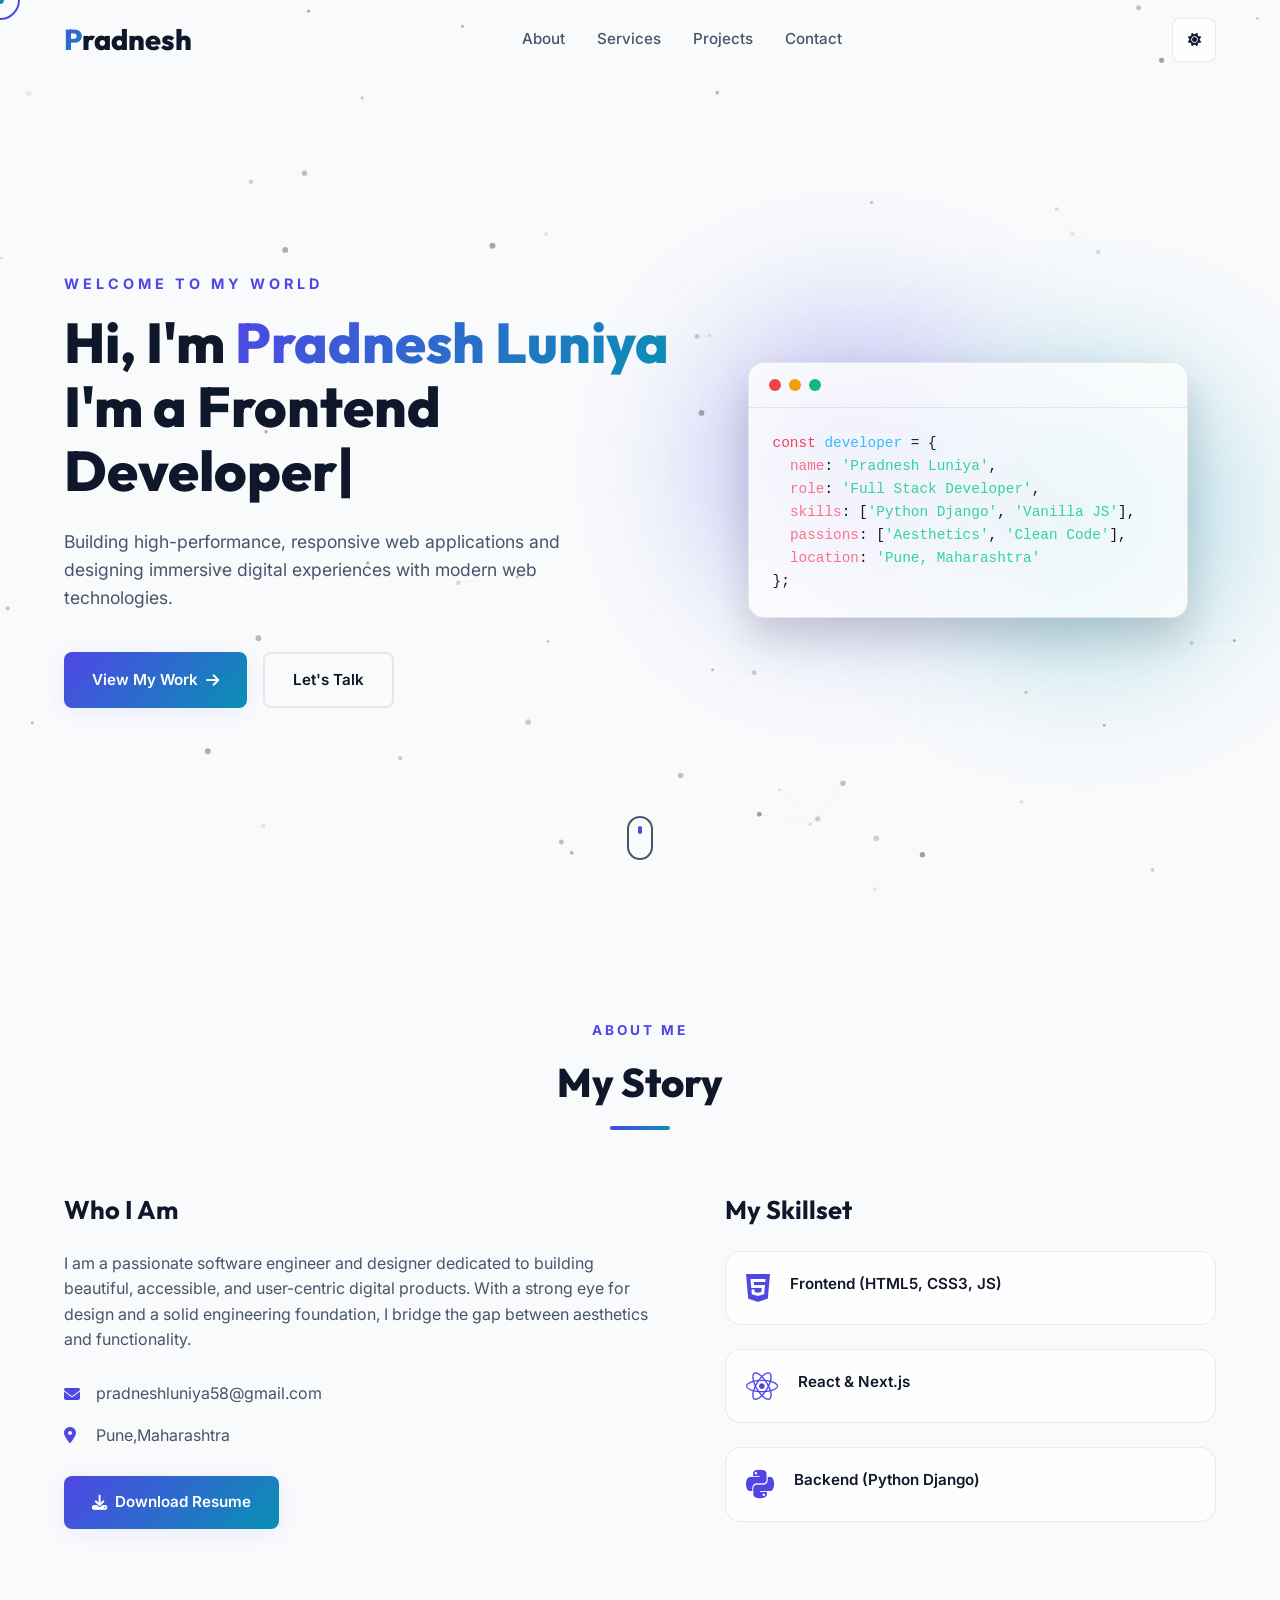
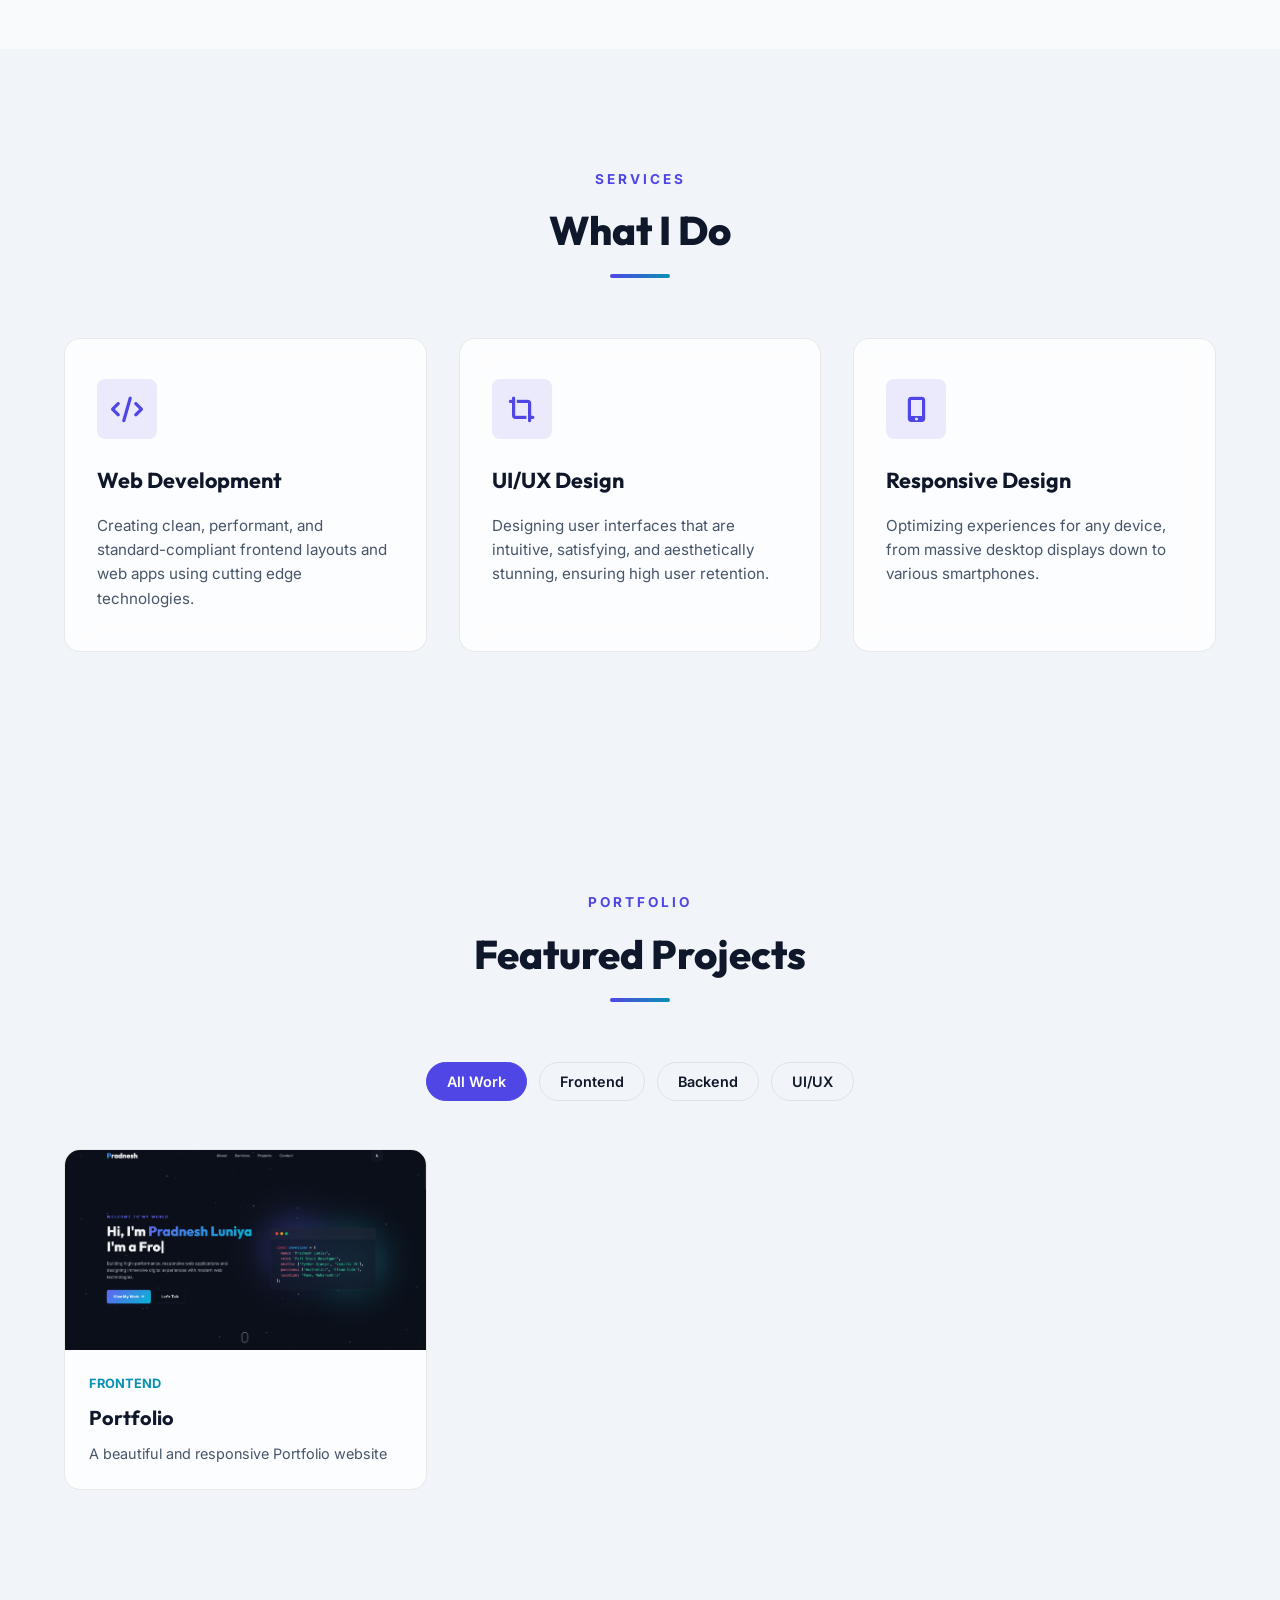
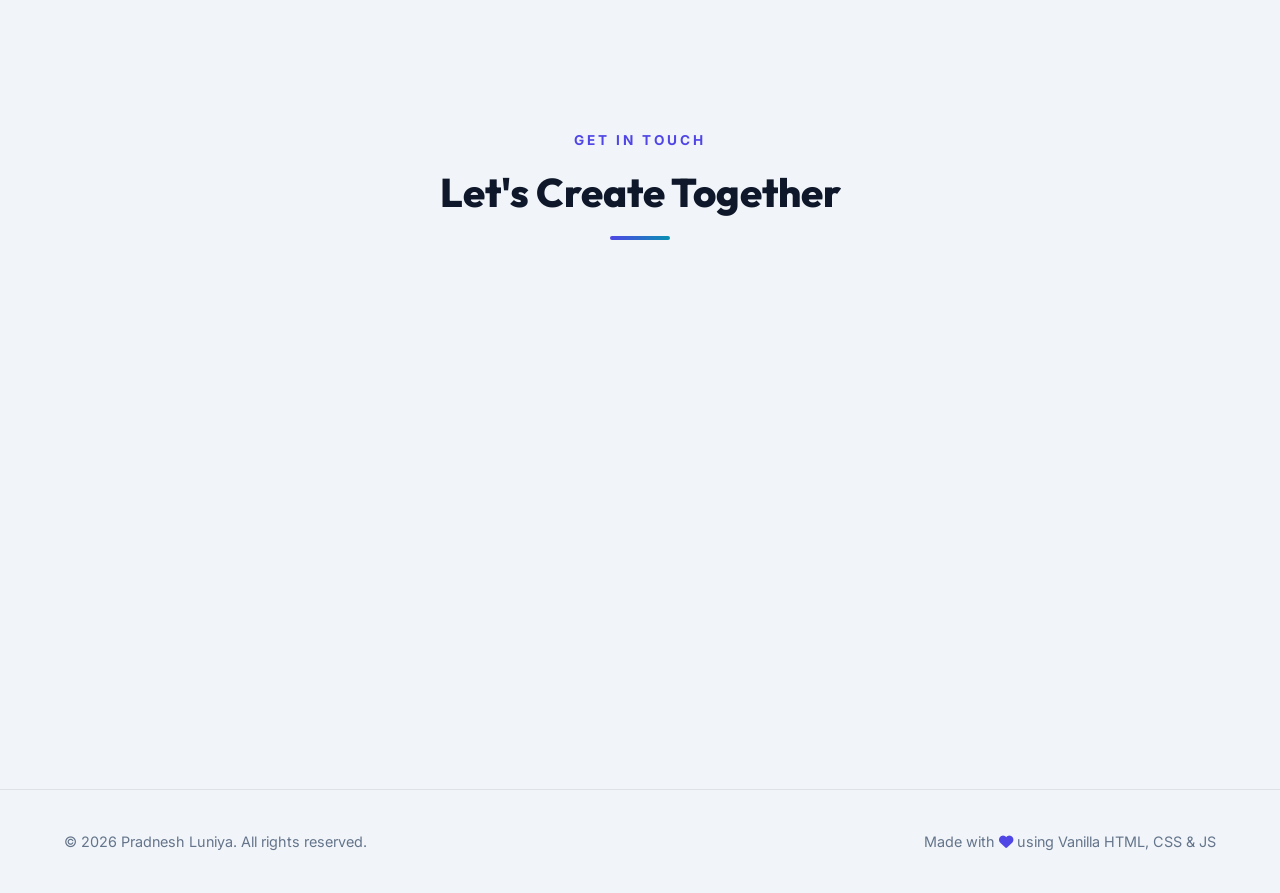
==== commit 920b959f: "Adding info to the basic website and making it suitable for all devices" ====
--- a/index.html
+++ b/index.html
@@ -3,7 +3,7 @@
 <head>
     <meta charset="UTF-8">
     <meta name="viewport" content="width=device-width, initial-scale=1.0">
-    <title>Creative Portfolio | John Doe</title>
+    <title>Creative Portfolio | Pradnesh Luniya</title>
     <!-- Google Fonts -->
     <link rel="preconnect" href="https://fonts.googleapis.com">
     <link rel="preconnect" href="https://fonts.gstatic.com" crossorigin>
@@ -28,14 +28,12 @@
     <header id="header">
         <div class="nav-container">
             <a href="#hero" class="logo">
-                <span>J</span>ohn<span>.</span>
+                <span>P</span>radnesh<span></span>
             </a>
             <nav class="nav-links">
                 <a href="#about" class="nav-link">About</a>
                 <a href="#services" class="nav-link">Services</a>
-                <a href="#experience" class="nav-link">Experience</a>
                 <a href="#projects" class="nav-link">Projects</a>
-                <a href="#testimonials" class="nav-link">Reviews</a>
                 <a href="#contact" class="nav-link">Contact</a>
             </nav>
             <div class="header-actions">
@@ -57,9 +55,7 @@
         <nav class="mobile-links">
             <a href="#about" class="mobile-link">About</a>
             <a href="#services" class="mobile-link">Services</a>
-            <a href="#experience" class="mobile-link">Experience</a>
             <a href="#projects" class="mobile-link">Projects</a>
-            <a href="#testimonials" class="mobile-link">Reviews</a>
             <a href="#contact" class="mobile-link">Contact</a>
         </nav>
     </div>
@@ -72,7 +68,7 @@
                 <div class="hero-content scroll-reveal">
                     <span class="hero-subtitle">WELCOME TO MY WORLD</span>
                     <h1 class="hero-title">
-                        Hi, I'm <span class="highlight-text">John Doe</span><br>
+                        Hi, I'm <span class="highlight-text">Pradnesh Luniya</span><br>
                         I'm a <span id="typing-element"></span><span class="typed-cursor">|</span>
                     </h1>
                     <p class="hero-description">
@@ -95,11 +91,11 @@
                             </div>
                             <div class="card-body">
                                 <pre><code><span class="keyword">const</span> <span class="variable">developer</span> = {
-  <span class="property">name</span>: <span class="string">'John Doe'</span>,
-  <span class="property">role</span>: <span class="string">'Full Stack Engineer'</span>,
-  <span class="property">skills</span>: [<span class="string">'React'</span>, <span class="string">'Node.js'</span>, <span class="string">'Vanilla JS'</span>],
+  <span class="property">name</span>: <span class="string">'Pradnesh Luniya'</span>,
+  <span class="property">role</span>: <span class="string">'Full Stack Developer'</span>,
+  <span class="property">skills</span>: [<span class="string">'Python Django'</span>, <span class="string">'Vanilla JS'</span>],
   <span class="property">passions</span>: [<span class="string">'Aesthetics'</span>, <span class="string">'Clean Code'</span>],
-  <span class="property">location</span>: <span class="string">'San Francisco, CA'</span>
+  <span class="property">location</span>: <span class="string">'Pune, Maharashtra'</span>
 };</code></pre>
                             </div>
                         </div>
@@ -127,21 +123,14 @@
                         <p>
                             I am a passionate software engineer and designer dedicated to building beautiful, accessible, and user-centric digital products. With a strong eye for design and a solid engineering foundation, I bridge the gap between aesthetics and functionality.
                         </p>
-                        <p>
-                            Over the past 5 years, I have collaborated with startups and agencies to create interfaces that not only look stunning but also perform flawlessly on all devices and platforms.
-                        </p>
                         <div class="personal-details">
                             <div class="detail-item">
                                 <i class="fa-solid fa-envelope"></i>
-                                <span>john.doe@example.com</span>
+                                <span>pradneshluniya58@gmail.com</span>
                             </div>
                             <div class="detail-item">
                                 <i class="fa-solid fa-location-dot"></i>
-                                <span>San Francisco, CA</span>
-                            </div>
-                            <div class="detail-item">
-                                <i class="fa-solid fa-graduation-cap"></i>
-                                <span>B.S. in Computer Science</span>
+                                <span>Pune,Maharashtra</span>
                             </div>
                         </div>
                         <a href="#" class="btn btn-primary" download><i class="fa-solid fa-download"></i> Download Resume</a>
@@ -153,36 +142,18 @@
                                 <div class="skill-icon"><i class="fa-brands fa-html5"></i></div>
                                 <div class="skill-info">
                                     <span class="skill-name">Frontend (HTML5, CSS3, JS)</span>
-                                    <div class="progress-track">
-                                        <div class="progress-bar" data-progress="95%"></div>
-                                    </div>
                                 </div>
                             </div>
                             <div class="skill-card">
                                 <div class="skill-icon"><i class="fa-brands fa-react"></i></div>
                                 <div class="skill-info">
                                     <span class="skill-name">React & Next.js</span>
-                                    <div class="progress-track">
-                                        <div class="progress-bar" data-progress="90%"></div>
-                                    </div>
                                 </div>
                             </div>
                             <div class="skill-card">
-                                <div class="skill-icon"><i class="fa-brands fa-node-js"></i></div>
+                                <div class="skill-icon"><i class="fa-brands fa-python"></i></div>
                                 <div class="skill-info">
-                                    <span class="skill-name">Backend (Node.js, Express, databases)</span>
-                                    <div class="progress-track">
-                                        <div class="progress-bar" data-progress="85%"></div>
-                                    </div>
-                                </div>
-                            </div>
-                            <div class="skill-card">
-                                <div class="skill-icon"><i class="fa-solid fa-palette"></i></div>
-                                <div class="skill-info">
-                                    <span class="skill-name">UI/UX Design (Figma, Adobe)</span>
-                                    <div class="progress-track">
-                                        <div class="progress-bar" data-progress="80%"></div>
-                                    </div>
+                                    <span class="skill-name">Backend (Python Django)</span>
                                 </div>
                             </div>
                         </div>
@@ -219,46 +190,6 @@
             </div>
         </section>
 
-        <!-- Experience Section -->
-        <section id="experience" class="experience-section section-padding">
-            <div class="section-container">
-                <div class="section-header scroll-reveal">
-                    <span class="subtitle">TIMELINE</span>
-                    <h2 class="title">Experience & Education</h2>
-                    <div class="title-underline"></div>
-                </div>
-                <div class="timeline">
-                    <div class="timeline-item left scroll-reveal">
-                        <div class="timeline-badge"><i class="fa-solid fa-briefcase"></i></div>
-                        <div class="timeline-panel">
-                            <span class="timeline-date">2023 - Present</span>
-                            <h3>Senior Frontend Developer</h3>
-                            <h4>Pixel Studio Inc.</h4>
-                            <p>Leading the development of rich client portals, establishing performance targets, and coaching junior team members.</p>
-                        </div>
-                    </div>
-                    <div class="timeline-item right scroll-reveal">
-                        <div class="timeline-badge"><i class="fa-solid fa-briefcase"></i></div>
-                        <div class="timeline-panel">
-                            <span class="timeline-date">2021 - 2023</span>
-                            <h3>Full Stack Engineer</h3>
-                            <h4>WebFlow Technologies</h4>
-                            <p>Built RESTful APIs and interactive Single Page Apps. Spearheaded migration to modern styling solutions.</p>
-                        </div>
-                    </div>
-                    <div class="timeline-item left scroll-reveal">
-                        <div class="timeline-badge"><i class="fa-solid fa-graduation-cap"></i></div>
-                        <div class="timeline-panel">
-                            <span class="timeline-date">2017 - 2021</span>
-                            <h3>B.S. Computer Science</h3>
-                            <h4>State University</h4>
-                            <p>Specialized in Human-Computer Interaction and Software Engineering. Graduated with Honors.</p>
-                        </div>
-                    </div>
-                </div>
-            </div>
-        </section>
-
         <!-- Projects Section -->
         <section id="projects" class="projects-section section-padding alt-bg">
             <div class="section-container">
@@ -278,82 +209,19 @@
                 <div class="projects-grid">
                     <div class="project-card scroll-reveal" data-category="frontend">
                         <div class="project-img-wrapper">
-                            <div class="project-placeholder-img coding-bg"></div>
+                            <img src="images/portfolioWebsite-cover-frontendProject.png" alt="Portfolio Website Image" class="project-img">
                             <div class="project-overlay">
                                 <div class="project-overlay-links">
-                                    <a href="#" class="project-link" aria-label="Github"><i class="fa-brands fa-github"></i></a>
-                                    <a href="#" class="project-link" aria-label="Live Demo"><i class="fa-solid fa-up-right-from-square"></i></a>
+                                    <a href="https://github.com/pradneshluniya58-creator/my-portfolio" class="project-link" aria-label="Github"><i class="fa-brands fa-github"></i></a>
+                                    <a href="#" class="project-link" aria-label="Live Demo"><i class="fa-solid fa-up-right-from-square"></i></a> 
                                 </div>
                             </div>
                         </div>
                         <div class="project-info">
                             <span class="project-category">Frontend</span>
-                            <h3>E-Commerce Dashboard</h3>
-                            <p>A beautiful dynamic dashboard tracking sales and platform performance metrics.</p>
-                        </div>
-                    </div>
-                    <div class="project-card scroll-reveal" data-category="backend">
-                        <div class="project-img-wrapper">
-                            <div class="project-placeholder-img db-bg"></div>
-                            <div class="project-overlay">
-                                <div class="project-overlay-links">
-                                    <a href="#" class="project-link" aria-label="Github"><i class="fa-brands fa-github"></i></a>
-                                    <a href="#" class="project-link" aria-label="Live Demo"><i class="fa-solid fa-up-right-from-square"></i></a>
-                                </div>
-                            </div>
-                        </div>
-                        <div class="project-info">
-                            <span class="project-category">Backend</span>
-                            <h3>GraphQL Gateway API</h3>
-                            <p>Scalable caching proxy connecting third party platforms with millisecond latencies.</p>
-                        </div>
-                    </div>
-                    <div class="project-card scroll-reveal" data-category="uiux">
-                        <div class="project-img-wrapper">
-                            <div class="project-placeholder-img design-bg"></div>
-                            <div class="project-overlay">
-                                <div class="project-overlay-links">
-                                    <a href="#" class="project-link" aria-label="Dribbble"><i class="fa-brands fa-dribbble"></i></a>
-                                    <a href="#" class="project-link" aria-label="Live Demo"><i class="fa-solid fa-up-right-from-square"></i></a>
-                                </div>
-                            </div>
-                        </div>
-                        <div class="project-info">
-                            <span class="project-category">UI/UX</span>
-                            <h3>FinTech Mobile App</h3>
-                            <p>Interactive prototype emphasizing accessibility and ease of use for money transfer.</p>
-                        </div>
-                    </div>
-                </div>
-            </div>
-        </section>
-
-        <!-- Testimonials Section -->
-        <section id="testimonials" class="testimonials-section section-padding">
-            <div class="section-container">
-                <div class="section-header scroll-reveal">
-                    <span class="subtitle">REVIEWS</span>
-                    <h2 class="title">Client Testimonials</h2>
-                    <div class="title-underline"></div>
-                </div>
-                <div class="testimonials-wrapper scroll-reveal">
-                    <div class="testimonials-carousel">
-                        <div class="testimonial-slide active">
-                            <div class="client-avatar"><i class="fa-solid fa-user-tie"></i></div>
-                            <p class="testimonial-text">"John is an outstanding developer. He has an incredible sense for aesthetics combined with deep technical skills. Working with him was a breeze!"</p>
-                            <h4 class="client-name">Sarah Jenkins</h4>
-                            <span class="client-title">Product Director, Innovate Ltd.</span>
-                        </div>
-                        <div class="testimonial-slide">
-                            <div class="client-avatar"><i class="fa-solid fa-user"></i></div>
-                            <p class="testimonial-text">"Our site's loading time went down by 60% after John restructured the application. Highly recommend his performance optimization work!"</p>
-                            <h4 class="client-name">David Miller</h4>
-                            <span class="client-title">CTO, SparkCorp</span>
-                        </div>
-                    </div>
-                    <div class="carousel-controls">
-                        <button id="prev-testimonial" class="carousel-control" aria-label="Previous Slide"><i class="fa-solid fa-chevron-left"></i></button>
-                        <button id="next-testimonial" class="carousel-control" aria-label="Next Slide"><i class="fa-solid fa-chevron-right"></i></button>
+                            <h3>Portfolio</h3>
+                            <p>A beautiful and responsive Portfolio website</p>
+                        </div>
                     </div>
                 </div>
             </div>
@@ -375,14 +243,14 @@
                                 <div class="c-icon"><i class="fa-solid fa-envelope"></i></div>
                                 <div class="c-info">
                                     <span>Email</span>
-                                    <strong>john.doe@example.com</strong>
+                                    <strong>pradneshluniya58@gmail.com</strong>
                                 </div>
                             </div>
                             <div class="contact-detail-item">
                                 <div class="c-icon"><i class="fa-solid fa-location-dot"></i></div>
                                 <div class="c-info">
                                     <span>Location</span>
-                                    <strong>San Francisco, CA</strong>
+                                    <strong>Pune ,Maharashtra</strong>
                                 </div>
                             </div>
                             <div class="contact-detail-item">
@@ -390,9 +258,8 @@
                                 <div class="c-info">
                                     <span>Socials</span>
                                     <div class="social-links-row">
-                                        <a href="#" aria-label="GitHub"><i class="fa-brands fa-github"></i></a>
-                                        <a href="#" aria-label="LinkedIn"><i class="fa-brands fa-linkedin"></i></a>
-                                        <a href="#" aria-label="Twitter"><i class="fa-brands fa-twitter"></i></a>
+                                        <a href="https://github.com/pradneshluniya58-creator" aria-label="GitHub"><i class="fa-brands fa-github"></i></a>
+                                        <a href="https://www.linkedin.com/in/pradnesh-luniya-233239384/" aria-label="LinkedIn"><i class="fa-brands fa-linkedin"></i></a>
                                     </div>
                                 </div>
                             </div>
@@ -439,7 +306,7 @@
     <!-- Footer -->
     <footer>
         <div class="footer-container">
-            <p>&copy; 2026 John Doe. All rights reserved.</p>
+            <p>&copy; 2026 Pradnesh Luniya. All rights reserved.</p>
             <p>Made with <i class="fa-solid fa-heart" style="color: var(--accent-primary);"></i> using Vanilla HTML, CSS & JS</p>
         </div>
     </footer>
--- a/style.css
+++ b/style.css
@@ -9,29 +9,31 @@
     --text-primary: #f3f4f6;
     --text-secondary: #9ca3af;
     --text-muted: #6b7280;
-    
-    --accent-primary: #6366f1; /* Indigo */
+
+    --accent-primary: #6366f1;
+    /* Indigo */
     --accent-primary-rgb: 99, 102, 241;
-    --accent-secondary: #06b6d4; /* Cyan */
+    --accent-secondary: #06b6d4;
+    /* Cyan */
     --accent-secondary-rgb: 6, 182, 212;
     --accent-glow: rgba(99, 102, 241, 0.15);
-    
+
     --border-color: rgba(255, 255, 255, 0.08);
     --card-bg: rgba(17, 24, 39, 0.7);
     --card-hover-border: rgba(99, 102, 241, 0.4);
-    
+
     /* System variables */
     --font-heading: 'Outfit', sans-serif;
     --font-body: 'Inter', sans-serif;
     --transition-fast: 0.2s ease;
     --transition-normal: 0.4s cubic-bezier(0.4, 0, 0.2, 1);
     --transition-slow: 0.6s cubic-bezier(0.4, 0, 0.2, 1);
-    
+
     --radius-sm: 8px;
     --radius-md: 16px;
     --radius-lg: 24px;
     --radius-full: 9999px;
-    
+
     --container-max-width: 1200px;
     --header-height: 80px;
 }
@@ -44,13 +46,13 @@
     --text-primary: #0f172a;
     --text-secondary: #475569;
     --text-muted: #64748b;
-    
+
     --accent-primary: #4f46e5;
     --accent-primary-rgb: 79, 70, 229;
     --accent-secondary: #0891b2;
     --accent-secondary-rgb: 8, 145, 178;
     --accent-glow: rgba(79, 70, 229, 0.08);
-    
+
     --border-color: rgba(0, 0, 0, 0.08);
     --card-bg: rgba(255, 255, 255, 0.8);
     --card-hover-border: rgba(79, 70, 229, 0.4);
@@ -59,7 +61,9 @@
 /* ==========================================================================
    RESET & BASE STYLES
    ========================================================================== */
-*, *::before, *::after {
+*,
+*::before,
+*::after {
     box-sizing: border-box;
     margin: 0;
     padding: 0;
@@ -68,6 +72,7 @@
 html {
     scroll-behavior: smooth;
     scroll-padding-top: var(--header-height);
+    overflow-x: hidden;
 }
 
 body {
@@ -84,7 +89,9 @@
     text-decoration: none;
 }
 
-button, input, textarea {
+button,
+input,
+textarea {
     font-family: inherit;
     background: none;
     border: none;
@@ -168,7 +175,9 @@
 }
 
 @media (max-width: 1024px) {
-    .custom-cursor, .custom-cursor-dot {
+
+    .custom-cursor,
+    .custom-cursor-dot {
         display: none;
     }
 }
@@ -238,6 +247,7 @@
 .highlight-text {
     background: linear-gradient(135deg, var(--accent-primary), var(--accent-secondary));
     -webkit-background-clip: text;
+    background-clip: text;
     -webkit-text-fill-color: transparent;
 }
 
@@ -324,7 +334,7 @@
 
 #header.scrolled {
     height: 70px;
-    background-color: rgba(var(--bg-primary) === '#0b0f19' ? '11, 15, 25' : '248, 250, 252', 0.8);
+    background-color: rgba(11, 15, 25, 0.85);
     backdrop-filter: blur(12px);
     -webkit-backdrop-filter: blur(12px);
     border-bottom: 1px solid var(--border-color);
@@ -335,6 +345,7 @@
 body.light-theme #header.scrolled {
     background-color: rgba(248, 250, 252, 0.85);
 }
+
 body.dark-theme #header.scrolled {
     background-color: rgba(11, 15, 25, 0.85);
 }
@@ -360,6 +371,7 @@
 .logo span:first-child {
     background: linear-gradient(135deg, var(--accent-primary), var(--accent-secondary));
     -webkit-background-clip: text;
+    background-clip: text;
     -webkit-text-fill-color: transparent;
 }
 
@@ -392,11 +404,13 @@
     transition: width var(--transition-fast);
 }
 
-.nav-link:hover, .nav-link.active {
+.nav-link:hover,
+.nav-link.active {
     color: var(--text-primary);
 }
 
-.nav-link:hover::after, .nav-link.active::after {
+.nav-link:hover::after,
+.nav-link.active::after {
     width: 100%;
 }
 
@@ -467,6 +481,7 @@
     align-items: center;
     position: relative;
     padding-top: var(--header-height);
+    overflow: hidden;
 }
 
 .hero-container {
@@ -585,9 +600,17 @@
     border-radius: 50%;
 }
 
-.card-header .dot.red { background-color: #ef4444; }
-.card-header .dot.yellow { background-color: #f59e0b; }
-.card-header .dot.green { background-color: #10b981; }
+.card-header .dot.red {
+    background-color: #ef4444;
+}
+
+.card-header .dot.yellow {
+    background-color: #f59e0b;
+}
+
+.card-header .dot.green {
+    background-color: #10b981;
+}
 
 .card-body {
     padding: 24px;
@@ -596,10 +619,21 @@
     overflow-x: auto;
 }
 
-.keyword { color: #f43f5e; }
-.variable { color: #38bdf8; }
-.property { color: #fb7185; }
-.string { color: #34d399; }
+.keyword {
+    color: #f43f5e;
+}
+
+.variable {
+    color: #38bdf8;
+}
+
+.property {
+    color: #fb7185;
+}
+
+.string {
+    color: #34d399;
+}
 
 /* Scroll Down Mouse */
 .scroll-down-indicator {
@@ -640,17 +674,90 @@
         gap: 60px;
         text-align: center;
     }
+
+    .hero-content,
+    .hero-graphic {
+        min-width: 0;
+        width: 100%;
+    }
+
     .hero-title {
         font-size: 2.8rem;
     }
+
     .hero-description {
         margin: 0 auto 32px;
     }
+
     .hero-actions-group {
         justify-content: center;
     }
+
     .hero-graphic {
         order: -1;
+    }
+}
+
+@media (max-width: 768px) {
+    .hero-title {
+        font-size: 2.4rem;
+        line-height: 1.25;
+    }
+
+    .hero-description {
+        font-size: 1rem;
+        margin-bottom: 24px;
+    }
+
+    .scroll-down-indicator {
+        display: none;
+    }
+}
+
+@media (max-width: 480px) {
+
+    .section-container,
+    .hero-container {
+        padding: 0 16px;
+    }
+
+    .hero-title {
+        font-size: 1.85rem;
+        line-height: 1.3;
+    }
+
+    .hero-actions-group {
+        flex-direction: column;
+        gap: 12px;
+        width: 100%;
+    }
+
+    .hero-actions-group .btn {
+        width: 100%;
+    }
+
+    .card-body {
+        padding: 12px;
+        font-size: 0.75rem;
+    }
+
+    .glowing-shape-wrapper {
+        max-width: 100%;
+    }
+
+    .detail-item span {
+        word-break: break-all;
+    }
+}
+
+@media (max-width: 380px) {
+    .hero-title {
+        font-size: 1.65rem;
+    }
+
+    .card-body {
+        padding: 10px;
+        font-size: 0.7rem;
     }
 }
 
@@ -663,7 +770,8 @@
     gap: 60px;
 }
 
-.about-info h3, .about-skills h3 {
+.about-info h3,
+.about-skills h3 {
     font-family: var(--font-heading);
     font-size: 1.6rem;
     margin-bottom: 20px;
@@ -744,7 +852,8 @@
 
 .progress-bar {
     height: 100%;
-    width: 0; /* Animated dynamically with JS */
+    width: 0;
+    /* Animated dynamically with JS */
     background: linear-gradient(90deg, var(--accent-primary), var(--accent-secondary));
     border-radius: var(--radius-full);
     transition: width 1.5s cubic-bezier(0.1, 0.8, 0.3, 1);
@@ -930,14 +1039,17 @@
     .timeline::after {
         left: 31px;
     }
+
     .timeline-item {
         width: 100%;
         padding-left: 70px;
         padding-right: 25px;
     }
+
     .timeline-item.right {
         left: 0;
     }
+
     .timeline-badge {
         left: 10px !important;
         right: auto !important;
@@ -950,6 +1062,7 @@
 .project-filters {
     display: flex;
     justify-content: center;
+    flex-wrap: wrap;
     gap: 12px;
     margin-bottom: 48px;
 }
@@ -964,7 +1077,8 @@
     font-size: 0.9rem;
 }
 
-.filter-btn:hover, .filter-btn.active {
+.filter-btn:hover,
+.filter-btn.active {
     background-color: var(--accent-primary);
     border-color: var(--accent-primary);
     color: #ffffff;
@@ -1002,11 +1116,19 @@
     transition: transform var(--transition-normal);
 }
 
+.project-img {
+    width: 100%;
+    height: 100%;
+    transition: transform var(--transition-normal);
+    object-fit: cover;
+}
+
 /* Stylized backgrounds representing images */
 .coding-bg {
     background: linear-gradient(135deg, #1e1b4b, #311042);
     position: relative;
 }
+
 .coding-bg::after {
     content: '</>';
     font-family: var(--font-heading);
@@ -1023,6 +1145,7 @@
     background: linear-gradient(135deg, #064e3b, #0c4a6e);
     position: relative;
 }
+
 .db-bg::after {
     content: 'DB';
     font-family: var(--font-heading);
@@ -1039,6 +1162,7 @@
     background: linear-gradient(135deg, #7c2d12, #581c87);
     position: relative;
 }
+
 .design-bg::after {
     content: 'UI';
     font-family: var(--font-heading);
@@ -1051,7 +1175,8 @@
     transform: translate(-50%, -50%);
 }
 
-.project-card:hover .project-placeholder-img {
+.project-card:hover .project-placeholder-img,
+.project-card:hover .project-img {
     transform: scale(1.05);
 }
 
@@ -1326,7 +1451,8 @@
     margin-bottom: 24px;
 }
 
-.input-container input, .input-container textarea {
+.input-container input,
+.input-container textarea {
     width: 100%;
     padding: 16px;
     border: 1px solid var(--border-color);
@@ -1347,20 +1473,21 @@
     transition: all var(--transition-fast);
 }
 
-.input-container textarea ~ label {
+.input-container textarea~label {
     top: 24px;
 }
 
 /* Floating labels */
-.input-container input:focus, .input-container textarea:focus {
+.input-container input:focus,
+.input-container textarea:focus {
     border-color: var(--accent-primary);
     outline: none;
 }
 
-.input-container input:focus ~ label,
-.input-container input:not(:placeholder-shown) ~ label,
-.input-container textarea:focus ~ label,
-.input-container textarea:not(:placeholder-shown) ~ label {
+.input-container input:focus~label,
+.input-container input:not(:placeholder-shown)~label,
+.input-container textarea:focus~label,
+.input-container textarea:not(:placeholder-shown)~label {
     top: -10px;
     left: 12px;
     font-size: 0.8rem;
@@ -1369,7 +1496,8 @@
     color: var(--accent-primary);
 }
 
-.input-container.invalid input, .input-container.invalid textarea {
+.input-container.invalid input,
+.input-container.invalid textarea {
     border-color: #ef4444;
 }
 
@@ -1467,12 +1595,28 @@
    KEYFRAME ANIMATIONS
    ========================================================================== */
 @keyframes scrollWheel {
-    0% { transform: translateY(0); opacity: 1; }
-    50% { transform: translateY(12px); opacity: 0; }
-    100% { transform: translateY(0); opacity: 1; }
+    0% {
+        transform: translateY(0);
+        opacity: 1;
+    }
+
+    50% {
+        transform: translateY(12px);
+        opacity: 0;
+    }
+
+    100% {
+        transform: translateY(0);
+        opacity: 1;
+    }
 }
 
 @keyframes shapeFloat {
-    0% { transform: translateY(0) rotate(0deg); }
-    100% { transform: translateY(-30px) rotate(15deg); }
-}
+    0% {
+        transform: translateY(0) rotate(0deg);
+    }
+
+    100% {
+        transform: translateY(-30px) rotate(15deg);
+    }
+}
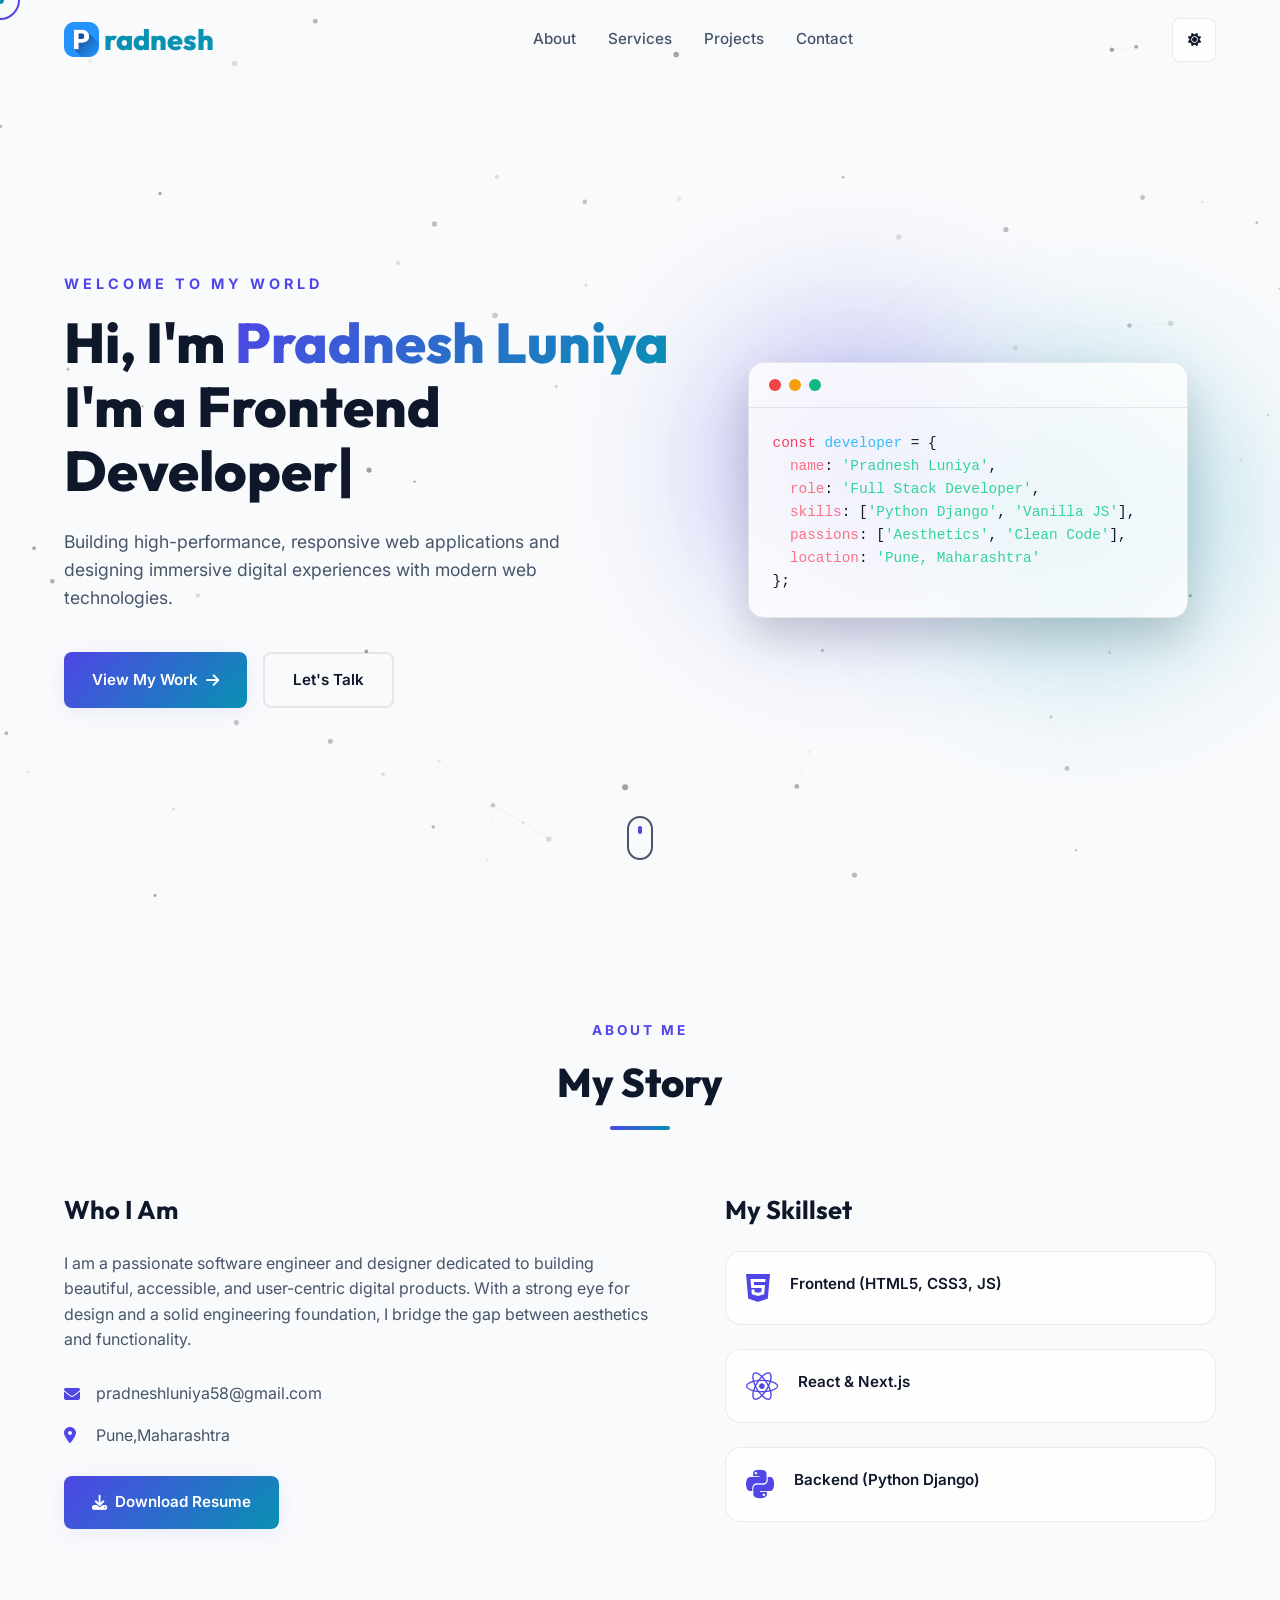
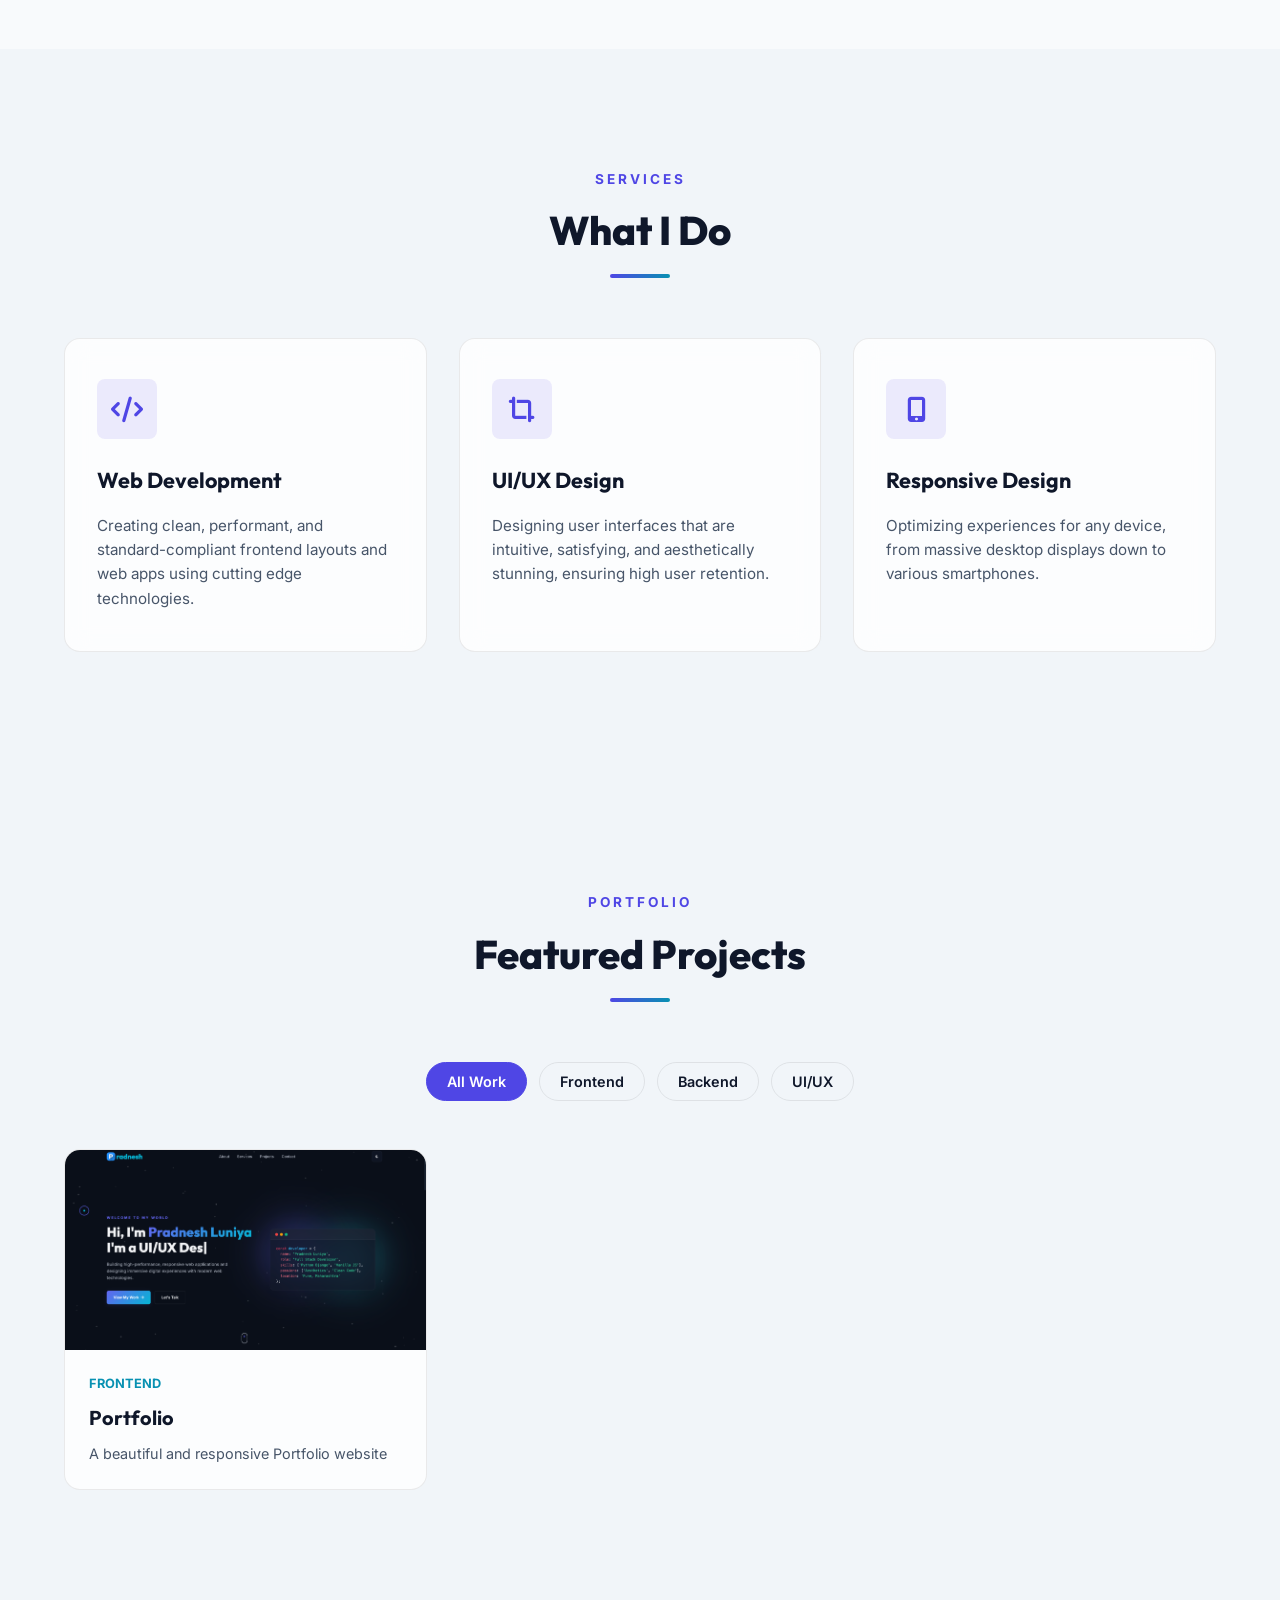
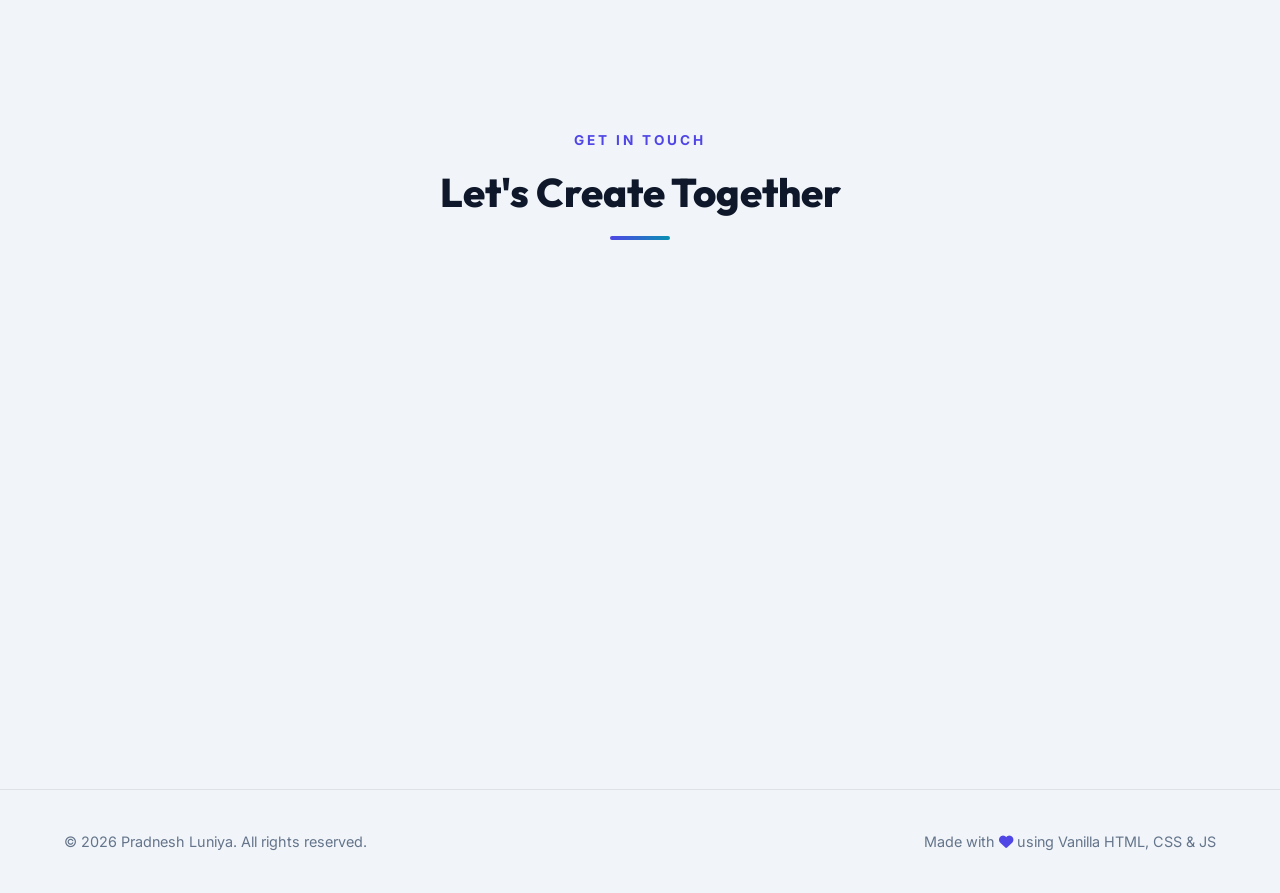
==== commit 91cc9b11: "adding website logo and some minute changes" ====
--- a/index.html
+++ b/index.html
@@ -3,7 +3,7 @@
 <head>
     <meta charset="UTF-8">
     <meta name="viewport" content="width=device-width, initial-scale=1.0">
-    <title>Creative Portfolio | Pradnesh Luniya</title>
+    <title>Portfolio | Pradnesh Luniya</title>
     <!-- Google Fonts -->
     <link rel="preconnect" href="https://fonts.googleapis.com">
     <link rel="preconnect" href="https://fonts.gstatic.com" crossorigin>
@@ -12,6 +12,7 @@
     <link rel="stylesheet" href="https://cdnjs.cloudflare.com/ajax/libs/font-awesome/6.4.0/css/all.min.css">
     <!-- Custom CSS -->
     <link rel="stylesheet" href="style.css">
+    <link rel="icon" type="image/png" href="images/logo.png">
 </head>
 <body class="dark-theme">
     <!-- Scroll Progress Bar -->
@@ -28,7 +29,8 @@
     <header id="header">
         <div class="nav-container">
             <a href="#hero" class="logo">
-                <span>P</span>radnesh<span></span>
+                <img src="images/logo.png" alt="portfolio logo" class="site-logo">
+                <span>radnesh</span> 
             </a>
             <nav class="nav-links">
                 <a href="#about" class="nav-link">About</a>
@@ -209,11 +211,11 @@
                 <div class="projects-grid">
                     <div class="project-card scroll-reveal" data-category="frontend">
                         <div class="project-img-wrapper">
-                            <img src="images/portfolioWebsite-cover-frontendProject.png" alt="Portfolio Website Image" class="project-img">
+                            <img src="images/portfolioWebsite-cover-frontendProject1.png" alt="Portfolio Website Image" class="project-img">
                             <div class="project-overlay">
                                 <div class="project-overlay-links">
                                     <a href="https://github.com/pradneshluniya58-creator/my-portfolio" class="project-link" aria-label="Github"><i class="fa-brands fa-github"></i></a>
-                                    <a href="#" class="project-link" aria-label="Live Demo"><i class="fa-solid fa-up-right-from-square"></i></a> 
+                                    <a href="https://pradneshluniya58-creator.github.io/my-portfolio/#" class="project-link" aria-label="Live Demo"><i class="fa-solid fa-up-right-from-square"></i></a> 
                                 </div>
                             </div>
                         </div>
--- a/style.css
+++ b/style.css
@@ -366,6 +366,13 @@
     font-weight: 800;
     display: flex;
     align-items: center;
+    gap: 5px;
+}
+
+.site-logo {
+    width: 35px;
+    height: 35px;
+    object-fit: contain;
 }
 
 .logo span:first-child {
